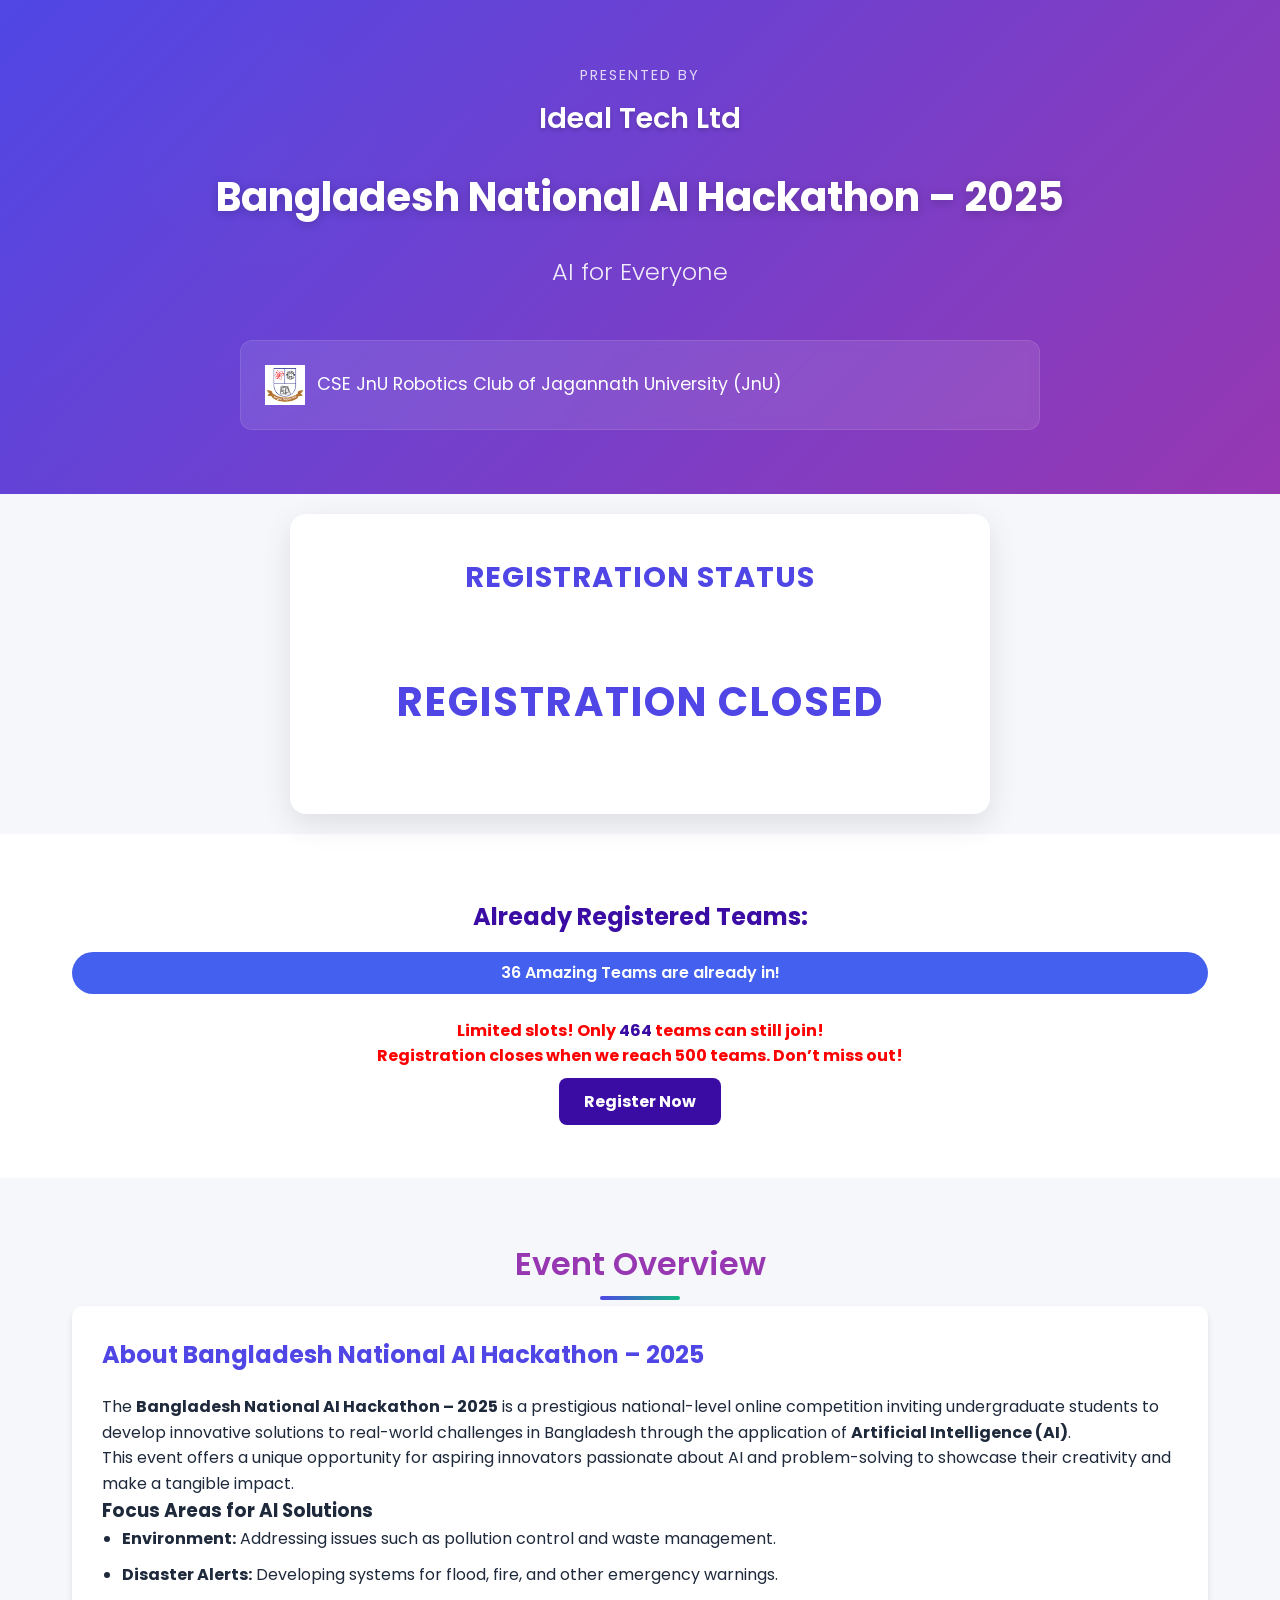
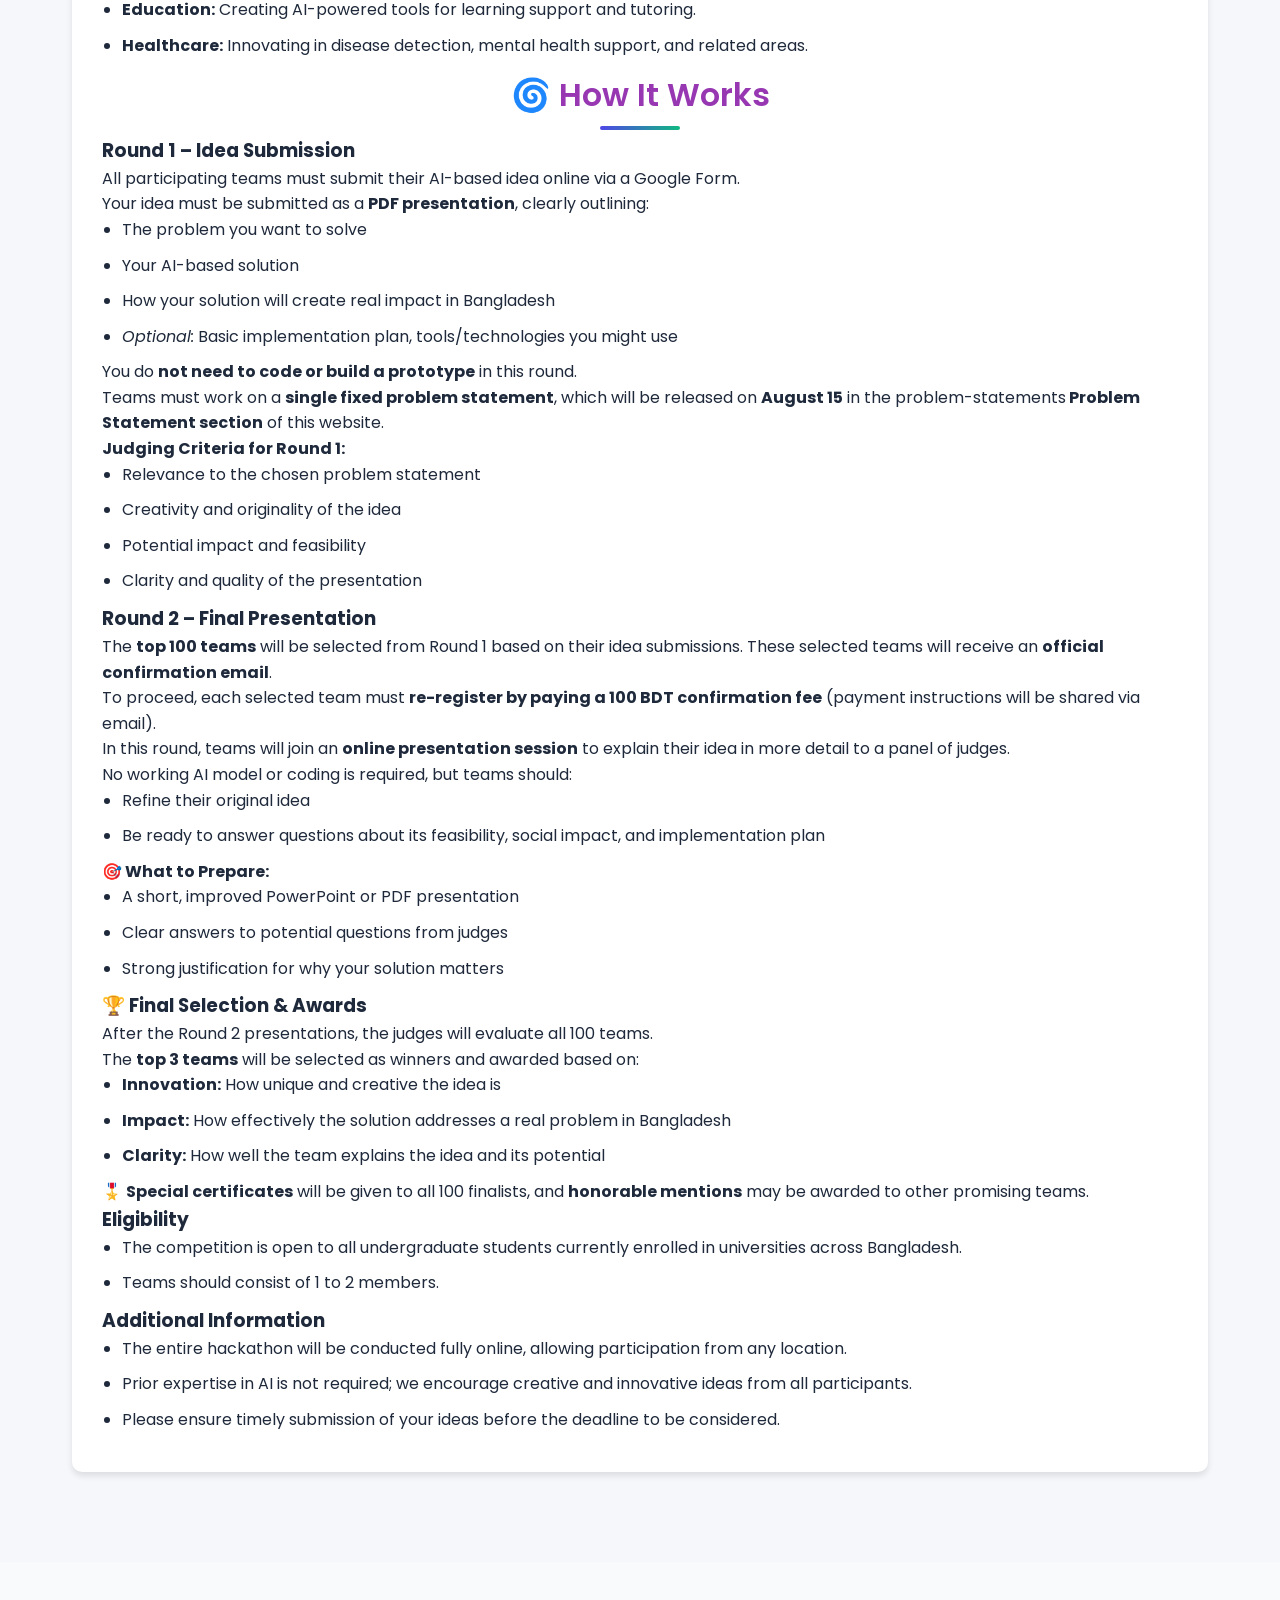
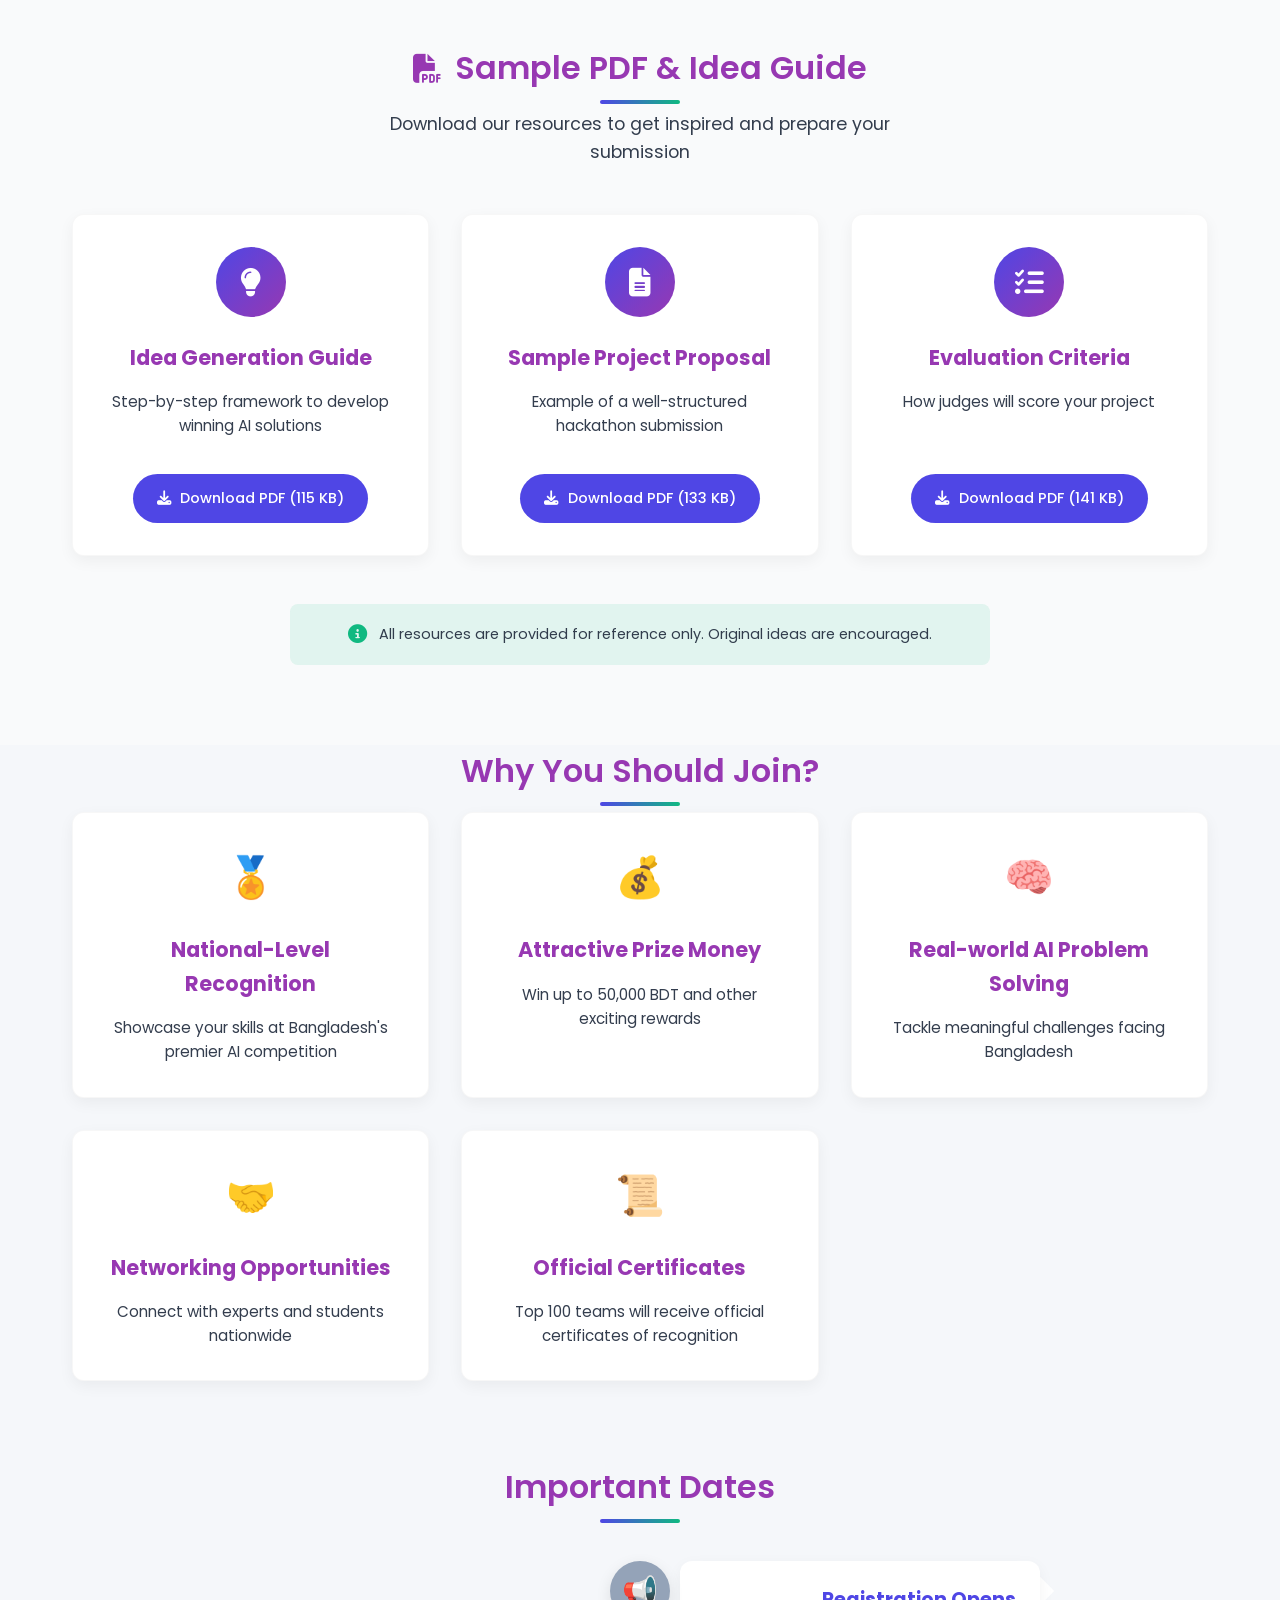
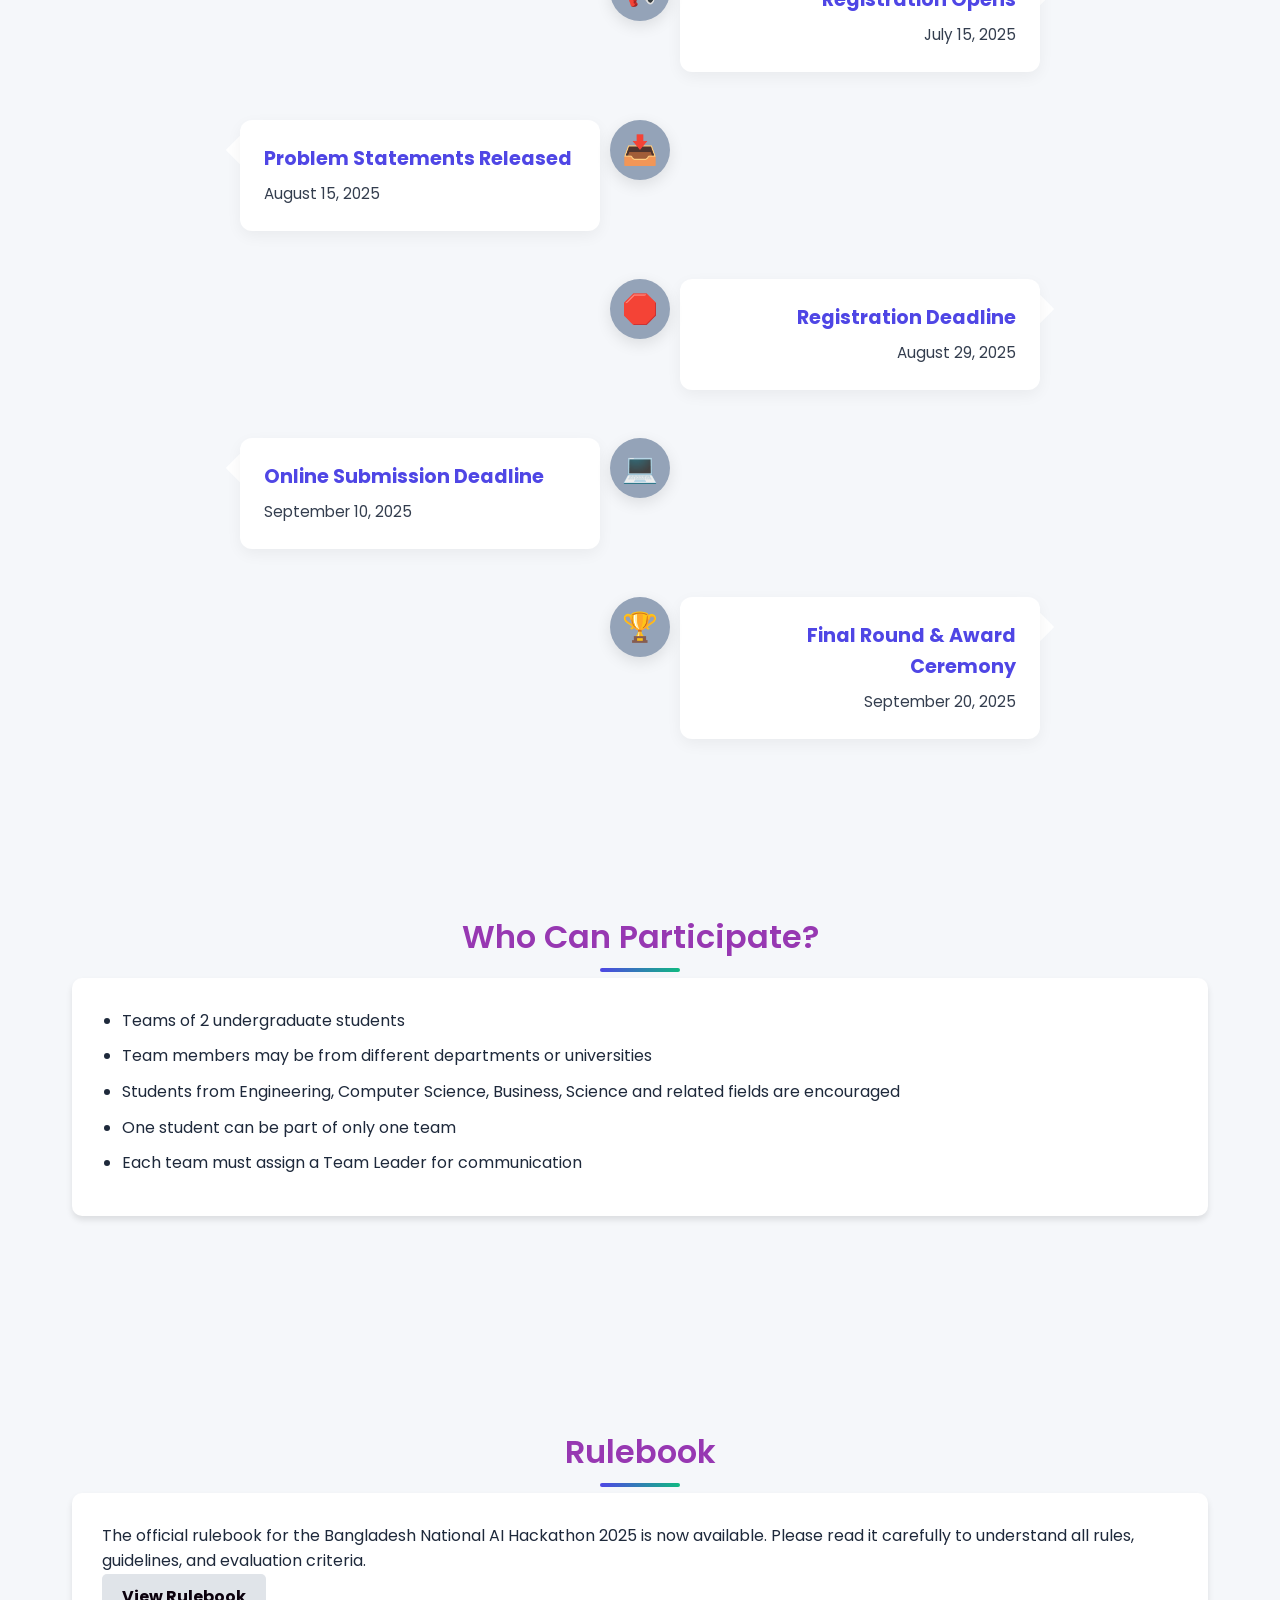
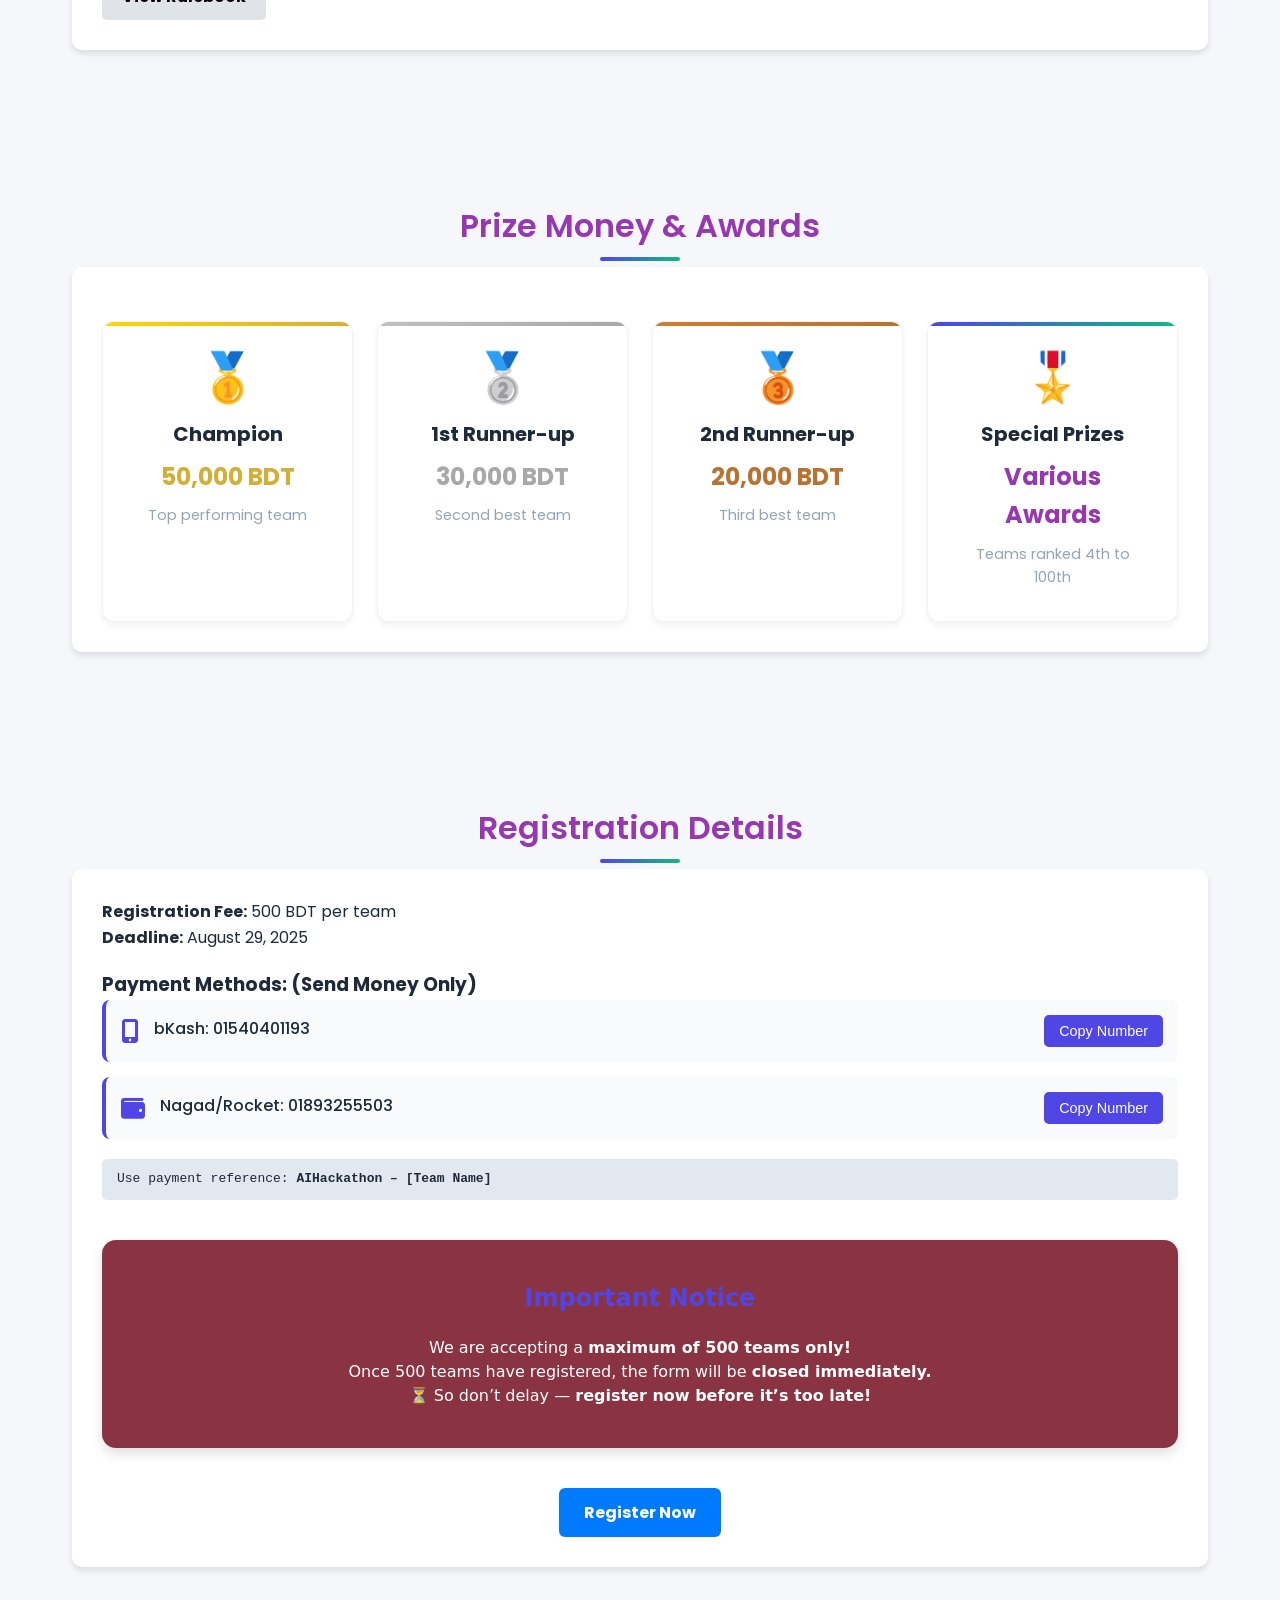
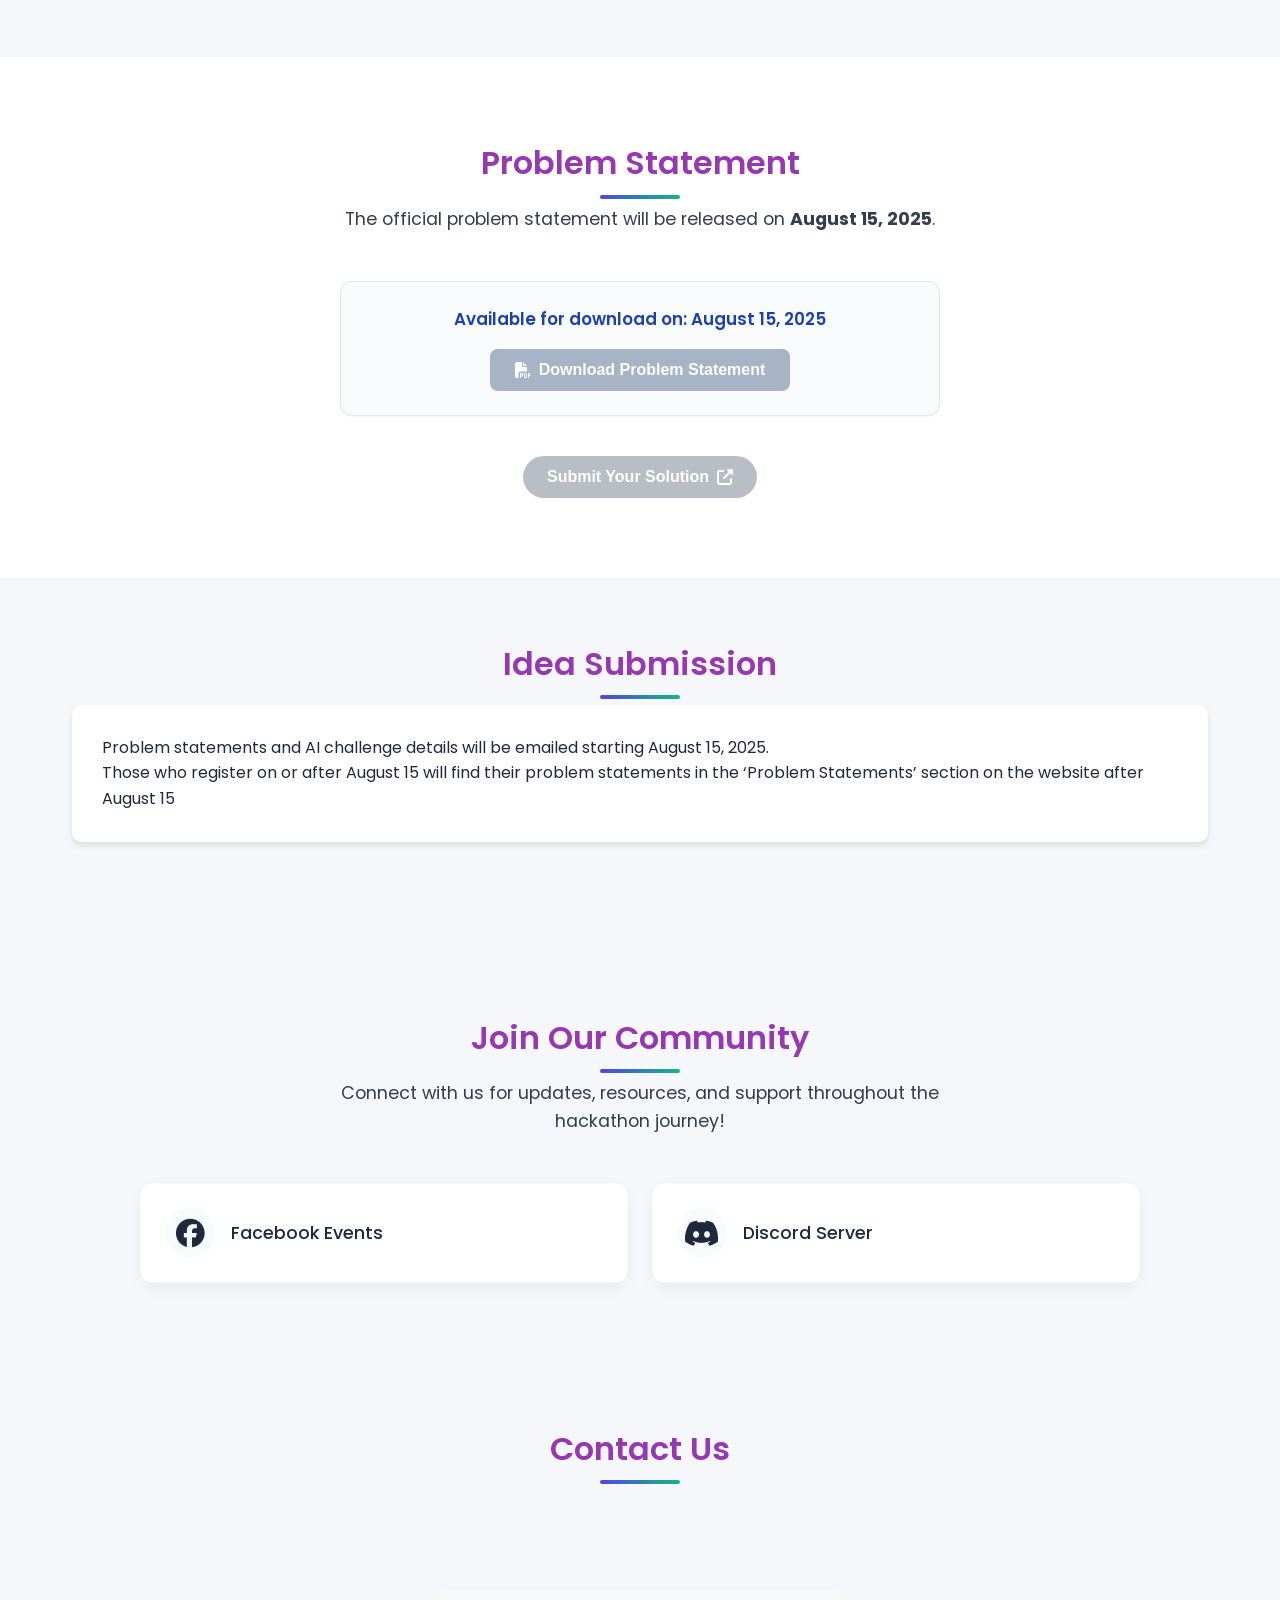
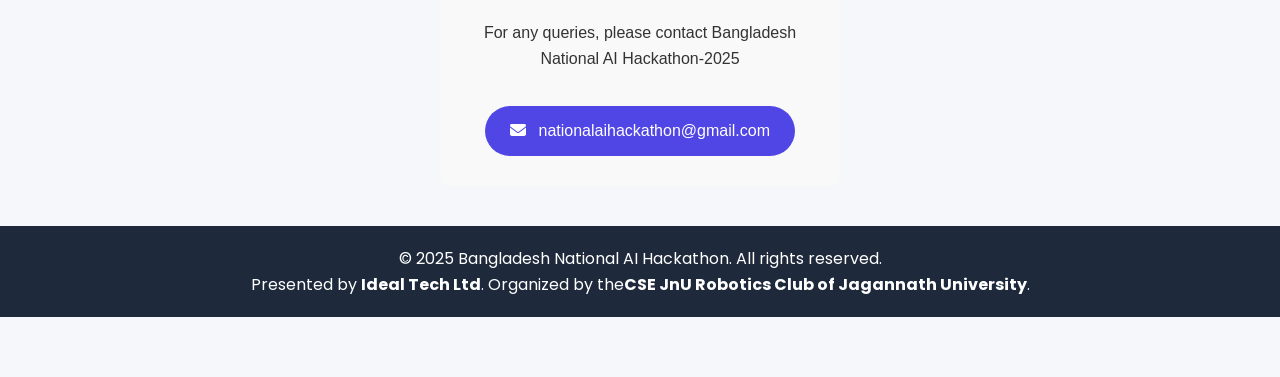
==== index.html @ 87e46d96 "Update project files" ====
<!DOCTYPE html>
<html lang="en">
<head>

    <meta charset="UTF-8">
    <meta name="viewport" content="width=device-width, initial-scale=1.0">
    <title>Bangladesh National AI Hackathon 2025</title>

    <link rel="icon" href="favicon.ico.ico" type="image/x-icon">

    <link rel="stylesheet" href="styles.css">
    <link href="https://fonts.googleapis.com/css2?family=Poppins:wght@300;400;600;700&display=swap" rel="stylesheet">
    <link rel="stylesheet" href="https://cdnjs.cloudflare.com/ajax/libs/font-awesome/6.4.0/css/all.min.css">

</head>
<body> 




    

   <header class="main-header">
    <div class="sponsor-banner">
        <span>Presented by</span>
        <div class="sponsor-logo">Ideal Tech Ltd</div>
    </div>

    <div class="header-content">
        <h1 class="event-title">
            <span class="title-main">Bangladesh National AI Hackathon – 2025</span>
            <span class="title-tagline">AI for Everyone</span>
        </h1>
    </div>

    <div class="organizers">
        <div class="organizer-container">
          
                <div class="organizer">
                    <img src="jnu-logo.png" alt="JnU Logo" class="organizer-logo">
                    <span> CSE JnU Robotics Club of Jagannath University (JnU)</span>
                </div>
            </div>
        </div>
    </div>
</header>


</body>
</html>






<body>
    <div class="countdown-wrapper">
        <div class="countdown-container">
            <h2 class="countdown-title">Registration Ends In:</h2>
            <div class="countdown-timer">
                <div class="time-box">
                    <span id="days">00</span>
                    <span class="time-label">Days</span>
                </div>
                <div class="time-box">
                    <span id="hours">00</span>
                    <span class="time-label">Hours</span>
                </div>
                <div class="time-box">
                    <span id="minutes">00</span>
                    <span class="time-label">Minutes</span>
                </div>
                <div class="time-box">
                    <span id="seconds">00</span>
                    <span class="time-label">Seconds</span>
                </div>
            </div>
        </div>
    </div>
    <script src="script.js"></script>
</body>
</html>


<main class="participants-section">
    <div class="container">
        <div class="section-header">
            <h2>Already Registered Teams:</h2>
            <div class="controls">
            </div>
            <div class="participant-count">
                <span id="count"> 36 </span> Amazing Teams are already in!

            </div>
        </div>
        
       <p style="color: red; font-weight: bold; text-align: center;">
      Limited slots! Only  <span style="color: #3a0ca3;">464</span> teams can still join!<br>
     Registration closes when we reach <strong>500 teams</strong>. Don’t miss out!
</p>


        <!-- Register Now Button -->
        <div style="text-align: center; margin-top: 20px;">
            <a href="https://forms.gle/m4ddFrAo4tHPzQ3t6" target="_blank" style="
                background-color: #3a0ca3;
                color: #fff;
                padding: 12px 25px;
                font-weight: bold;
                border-radius: 8px;
                text-decoration: none;
                transition: background-color 0.3s ease;
            " onmouseover="this.style.backgroundColor='#5f37d1'" onmouseout="this.style.backgroundColor='#3a0ca3'">
                Register Now
            </a>
        </div>
    </div>
</main> 

</div>
    












<section>
    <div class="container">
        <h2 class="section-title">Event Overview</h2>

        <div class="card">
            <h2>About Bangladesh National AI Hackathon – 2025</h2>
            <p>
                The <strong>Bangladesh National AI Hackathon – 2025</strong> is a prestigious national-level online competition inviting undergraduate students to develop innovative solutions to real-world challenges in Bangladesh through the application of <strong>Artificial Intelligence (AI)</strong>.
            </p>
            <p>
                This event offers a unique opportunity for aspiring innovators passionate about AI and problem-solving to showcase their creativity and make a tangible impact.
            </p>

            <h3>Focus Areas for AI Solutions</h3>
            <ul>
                <li><strong>Environment:</strong> Addressing issues such as pollution control and waste management.</li>
                <li><strong>Disaster Alerts:</strong> Developing systems for flood, fire, and other emergency warnings.</li>
                <li><strong>Education:</strong> Creating AI-powered tools for learning support and tutoring.</li>
                <li><strong>Healthcare:</strong> Innovating in disease detection, mental health support, and related areas.</li>
            </ul>

        <h2 class="section-title">🌀 How It Works</h2>


            <h3> Round 1 – Idea Submission</h3>
            <p>
                All participating teams must submit their AI-based idea online via a Google Form.
            </p>
            <p>
                Your idea must be submitted as a <strong>PDF presentation</strong>, clearly outlining:
            </p>
            <ul>
                <li>The problem you want to solve</li>
                <li>Your AI-based solution</li>
                <li>How your solution will create real impact in Bangladesh</li>
                <li><em>Optional:</em> Basic implementation plan, tools/technologies you might use</li>
            </ul>
            <p>You do <strong>not need to code or build a prototype</strong> in this round.</p>
          <p>
    Teams must work on a <strong>single fixed problem statement</strong>, which will be released on <strong>August 15</strong> in the 
    problem-statements<strong> Problem Statement section</strong></a> of this website.
</p>

            <h4> Judging Criteria for Round 1:</h4>
            <ul>
                <li>Relevance to the chosen problem statement</li>
                <li>Creativity and originality of the idea</li>
                <li>Potential impact and feasibility</li>
                <li>Clarity and quality of the presentation</li>
            </ul>

            <h3> Round 2 – Final Presentation</h3>
            <p>
                The <strong>top 100 teams</strong> will be selected from Round 1 based on their idea submissions.
                These selected teams will receive an <strong>official confirmation email</strong>.
            </p>
            <p>
                To proceed, each selected team must <strong>re-register by paying a 100 BDT confirmation fee</strong> (payment instructions will be shared via email).
            </p>
            <p>
                In this round, teams will join an <strong>online presentation session</strong> to explain their idea in more detail to a panel of judges.
            </p>
            <p>No working AI model or coding is required, but teams should:</p>
            <ul>
                <li>Refine their original idea</li>
                <li>Be ready to answer questions about its feasibility, social impact, and implementation plan</li>
            </ul>

            <h4>🎯 What to Prepare:</h4>
            <ul>
                <li>A short, improved PowerPoint or PDF presentation</li>
                <li>Clear answers to potential questions from judges</li>
                <li>Strong justification for why your solution matters</li>
            </ul>

            <h3>🏆 Final Selection & Awards</h3>
            <p>
                After the Round 2 presentations, the judges will evaluate all 100 teams.
            </p>
            <p>
                The <strong>top 3 teams</strong> will be selected as winners and awarded based on:
            </p>
            <ul>
                <li><strong>Innovation:</strong> How unique and creative the idea is</li>
                <li><strong>Impact:</strong> How effectively the solution addresses a real problem in Bangladesh</li>
                <li><strong>Clarity:</strong> How well the team explains the idea and its potential</li>
            </ul>
            <p>
                🎖️ <strong>Special certificates</strong> will be given to all 100 finalists, and <strong>honorable mentions</strong> may be awarded to other promising teams.
            </p>
            
            <h3>Eligibility</h3>
            <ul>
                <li>The competition is open to all undergraduate students currently enrolled in universities across Bangladesh.</li>
                <li>Teams should consist of 1 to 2 members.</li>
            </ul>

               <h3>Additional Information</h3>
            <ul>
                <li>The entire hackathon will be conducted fully online, allowing participation from any location.</li>
                <li>Prior expertise in AI is not required; we encourage creative and innovative ideas from all participants.</li>
                <li>Please ensure timely submission of your ideas before the deadline to be considered.</li>
            </ul>
        </div>
        
    </div>



         
        </div>
    </div>
</section>



<section class="resources-section">
        <div class="container">
            <h2 class="section-title">
                <i class="fas fa-file-pdf"></i> Sample PDF & Idea Guide
            </h2>
            <p class="section-description">
                Download our resources to get inspired and prepare your submission
            </p>
            
            <div class="resource-grid">
                <div class="resource-card">
                    <div class="resource-icon">
                        <i class="fas fa-lightbulb"></i>
                    </div>
                    <h3>Idea Generation Guide</h3>
                    <p>Step-by-step framework to develop winning AI solutions</p>
                    <a href="Idea_Generation_Guide.pdf" class="download-btn">
                        <i class="fas fa-download"></i> Download PDF (115 KB)
                    </a>
                </div>
                
                <div class="resource-card">
                    <div class="resource-icon">
                        <i class="fas fa-file-alt"></i>
                    </div>
                    <h3>Sample Project Proposal</h3>
                    <p>Example of a well-structured hackathon submission</p>
                    <a href="Sample_Project_Proposal.pdf" class="download-btn">
                        <i class="fas fa-download"></i> Download PDF (133 KB)
                    </a>
                </div>
                
                <div class="resource-card">
                    <div class="resource-icon">
                        <i class="fas fa-list-check"></i>
                    </div>
                    <h3>Evaluation Criteria</h3>
                    <p>How judges will score your project</p>
                    <a href="Evaluation_Criteria.pdf" class="download-btn">
                        <i class="fas fa-download"></i> Download PDF (141 KB)
                    </a>
                </div>
            </div>
            
            <div class="disclaimer">
                <i class="fas fa-info-circle"></i>
                <p>All resources are provided for reference only. Original ideas are encouraged.</p>
            </div>
        </div>
    </section>


        <div class="container">

            <h2 class="section-title"> Why You Should Join?</h2>
            <div class="benefits-grid">
                <div class="benefit-card">
                    <div class="benefit-icon">🏅</div>
                    <h3>National-Level Recognition</h3>
                    <p>Showcase your skills at Bangladesh's premier AI competition</p>
                </div>
                
                <div class="benefit-card">
                    <div class="benefit-icon">💰</div>
                    <h3>Attractive Prize Money</h3>
                    <p>Win up to 50,000 BDT and other exciting rewards</p>
                </div>
                
                <div class="benefit-card">
                    <div class="benefit-icon">🧠</div>
                    <h3>Real-world AI Problem Solving</h3>
                    <p>Tackle meaningful challenges facing Bangladesh</p>
                </div>
                
                <div class="benefit-card">
                    <div class="benefit-icon">🤝</div>
                    <h3>Networking Opportunities</h3>
                    <p>Connect with experts and students nationwide</p>
                </div>
                 <div class="benefit-card">
                <div class="benefit-icon">📜</div>
                <h3>Official Certificates</h3>
                <p>Top 100 teams will receive official certificates of recognition</p>
            </div>
                
            </div>
        </div>
    </section>


 <section class="timeline-section">
        <div class="container">
            <h2 class="section-title"> Important Dates</h2>
            <div class="timeline">
                <div class="timeline-item" data-date="2025-07-15">
                    <div class="timeline-icon">📢</div>
                    <div class="timeline-content">
                        <h3> Registration Opens</h3>
                        <p>July 15, 2025</p>
                    </div>
                </div>
                
                <div class="timeline-item" data-date="2025-08-15">
                    <div class="timeline-icon">📥</div>
                    <div class="timeline-content">
                        <h3>Problem Statements Released</h3>
                        <p>August 15, 2025</p>
                    </div>
                </div>
                
                <div class="timeline-item" data-date="2025-08-29">
                    <div class="timeline-icon">🛑</div>
                    <div class="timeline-content">
                        <h3>Registration Deadline</h3>
                        <p>August 29, 2025</p>
                    </div>
                </div>
                
                <div class="timeline-item" data-date="2025-09-10">
                    <div class="timeline-icon">💻</div>
                    <div class="timeline-content">
                        <h3>Online Submission Deadline</h3>
                        <p>September 10, 2025</p>
                    </div>
                </div>
                
                <div class="timeline-item" data-date="2025-09-20">
                    <div class="timeline-icon">🏆</div>
                    <div class="timeline-content">
                        <h3>Final Round & Award Ceremony</h3>
                        <p>September 20, 2025</p>
                    </div>
                </div>
            </div>
        </div>
    </section>


    <section>
        <div class="container">
            <h2 class="section-title">Who Can Participate?</h2>
            <div class="card">
                <ul>
                    <li>Teams of 2 undergraduate students</li>
                    <li>Team members may be from different departments or universities</li>
                    <li>Students from Engineering, Computer Science, Business, Science and related fields are encouraged</li>
                    <li>One student can be part of only one team</li>
                    <li>Each team must assign a Team Leader for communication</li>
                </ul>
            </div>
        </div>
    </section>
<section>
   
    <section>
    <div class="container">
        <h2 class="section-title">Rulebook</h2>
        <div class="card">
<p>The official rulebook for the Bangladesh National AI Hackathon 2025 is now available. Please read it carefully to understand all rules, guidelines, and evaluation criteria.</p>
            <a href="https://drive.google.com/file/d/1f1Zse2exEOAAWOfH2Xpbdoc4V0wEvr1M/view?usp=sharing" 
               target="_blank" 
               rel="noopener noreferrer" 
               class="btn">
               View Rulebook
            </a>
        </div>
    </div>
</section>

 

    <section>
    <div class="container">
        <h2 class="section-title">Prize Money & Awards</h2>
        <div class="card">
            <div class="awards-container">
                <div class="award-card gold">
                    <div class="award-icon">🥇</div>
                    <h3>Champion</h3>
                    <div class="award-amount">50,000 BDT</div>
                    <div class="award-desc">Top performing team</div>
                </div>
                
                <div class="award-card silver">
                    <div class="award-icon">🥈</div>
                    <h3>1st Runner-up</h3>
                    <div class="award-amount">30,000 BDT</div>
                    <div class="award-desc">Second best team</div>
                </div>
                
                <div class="award-card bronze">
                    <div class="award-icon">🥉</div>
                    <h3>2nd Runner-up</h3>
                    <div class="award-amount">20,000 BDT</div>
                    <div class="award-desc">Third best team</div>
                </div>
                
                <div class="award-card special">
                    <div class="award-icon">🎖️</div>
                    <h3>Special Prizes</h3>
                    <div class="award-amount">Various Awards</div>
                    <div class="award-desc">Teams ranked 4th to 100th</div>
                </div>
            </div>
        </div>
    </div>
</section>


    <section>
    <div class="container">
        <h2 class="section-title">Registration Details</h2>
        <div class="card">
            <p><strong>Registration Fee:</strong> 500 BDT per team</p>
            <p><strong>Deadline:</strong> August 29, 2025</p>
            
            <div class="payment-info">
                <h3>Payment Methods: (Send Money Only)</h3>
                
                <div class="payment-method">
                    <i class="fas fa-mobile-alt"></i>
                    <div class="payment-details">
                        <div class="payment-number">bKash: 01540401193</div>
                    </div>
                    <button class="copy-btn" data-number="01540401193">Copy Number</button>
                </div>
                
                <div class="payment-method">
                    <i class="fas fa-wallet"></i>
                    <div class="payment-details">
                        <div class="payment-number">Nagad/Rocket: 01893255503</div>
                    </div>
                    <button class="copy-btn" data-number="01893255503">Copy Number</button>
                </div>
                
                <div class="reference">
                    Use payment reference: <strong>AIHackathon – [Team Name]</strong>
                </div>
            </div>




<section class="important-notice">
  <div class="container">
     <div class="notice-content">
      <h2>Important Notice</h2>
      <p>
         We are accepting a <strong>maximum of 500 teams only!</strong><br>
        Once 500 teams have registered, the form will be <strong>closed immediately.</strong><br>
        ⏳ So don’t delay — <strong>register now before it’s too late!</strong>
      </p>
    </div>
  </div>
</section>


            <!-- Registration Link Button -->
            <div class="registration-link" style="margin-top: 20px; text-align: center;">
                <a href="https://forms.gle/m4ddFrAo4tHPzQ3t6" target="_blank" rel="noopener noreferrer"
                   style="
                    display: inline-block;
                    background-color: #007bff;
                    color: white;
                    padding: 12px 25px;
                    border-radius: 6px;
                    text-decoration: none;
                    font-weight: bold;
                    transition: background-color 0.3s ease;
                   "
                   onmouseover="this.style.backgroundColor='#0056b3';"
                   onmouseout="this.style.backgroundColor='#007bff';"
                >




                    Register Now
                </a>
            </div>
        </div>
    </div>
</section>




<section class="problem-statements">
        <div class="container">
            <h2 class="section-title">Problem Statement</h2>
            <p class="section-description">
                The official problem statement will be released on <strong>August 15, 2025</strong>.
            </p>
            



                        <div class="download-area">
                            <p class="release-date">Available for download on: August 15, 2025</p>


<button class="download-button" disabled>
    
                                <i class="fas fa-file-pdf"></i> Download Problem Statement
                            </button>
                        </div>
                    </div>
                </div>
            </div>
           <div class="cta-container">


<button class="submit-button" disabled>


        Submit Your Solution
        <i class="fas fa-external-link-alt"></i>
    </button>
</div>
        </div>
    </section>



    <section>
        <div class="container">
            <h2 class="section-title">Idea Submission</h2>
            <div class="card">
                <p>Problem statements and AI challenge details will be emailed starting August 15, 2025.</p>
                <p>Those who register on or after August 15 will find their problem statements in the ‘Problem Statements’ section on the website after August 15</p>
            </div>
        </div>
    </section>
<section class="community-section">
        <div class="container">
            <h2 class="section-title">Join Our Community</h2>
            <p class="section-description">Connect with us for updates, resources, and support throughout the hackathon journey!</p>
            
            <div class="social-links">
                <a href="https://fb.me/e/4t46PuKwR?mibextid=wwXIfr" target="_blank" rel="noopener noreferrer" class="social-link">
                    <i class="fab fa-facebook"></i>
                    <span>Facebook Events</span>
                </a>
                
              
                
                <a href="https://www.facebook.com/share/1F5WTBoZpE/?mibextid=wwXIfr" target="_blank" rel="noopener noreferrer" class="social-link">
                    <i class="fab fa-discord"></i>
                    <span>Discord Server</span>
                </a>
                
              
               
            </div>
        </div>
    </section>



    <section>
        <div class="container contact-info">
            <h2 class="section-title">Contact Us</h2>
           
        </div>
    </section>

<div class="contact-section">
  <p>For any queries, please contact Bangladesh National AI Hackathon-2025</p>
  <a href="mailto:nationalaihackathon@gmail.com" class="contact-email">
    <i class="fas fa-envelope"></i> nationalaihackathon@gmail.com
  </a>
</div>

    <footer>
        <div class="container">
            <p>&copy; 2025 Bangladesh National AI Hackathon. All rights reserved.</p>
<p>Presented by <strong>Ideal Tech Ltd</strong>. Organized by the<strong>CSE JnU Robotics Club 
of Jagannath University</strong>.</p>
        </div>
    </footer>

    <script src="script.js"></script>
</body>
</html>
---- styles.css ----
:root {
    --primary: #14a97c;
    --primary-dark: #9738b2;
    --secondary: #2110b9;
    --dark: #1e293b;
    --light: #f8fafc;
    --gray: #94a3b8;
    --card-shadow: 0 4px 6px -1px rgba(0, 0, 0, 0.1), 0 2px 4px -1px rgba(0, 0, 0, 0.06);
}

* {
    margin: 0;
    padding: 0;
    box-sizing: border-box;
}

body {
    font-family: 'Poppins', sans-serif;
    background-color: #f1f5f9;
    color: var(--dark);
    line-height: 1.6;
}

.container {
    max-width: 1200px;
    margin: 0 auto;
    padding: 0 20px;
}

header {
    background: linear-gradient(135deg, var(--primary), var(--primary-dark));
    color: white;
    padding: 0px 0;
    text-align: center;
    position: relative;
    overflow: hidden;
}

/* Default QR code styles */
.qr-code img {
    width: 120px;
    height: 120px;
    border: 3px solid white;
    border-radius: 8px;
    transition: transform 0.3s ease;
}

.qr-code img:hover {
    transform: scale(1.05);
    box-shadow: 0 0 10px rgba(255, 255, 255, 0.4);
}

 
/* Responsive adjustments for mobile */
@media (max-width: 600px) {
    header {
        padding: 40px 20px;
    }

    /* Smaller QR code on mobile */
    .qr-code img {
        width: 90px;
        height: 90px;
        border: 2px solid white;
    }

    /* Move QR code fully inside the viewport */
    .qr-code {
        right: 10px;
        top: 10px;
        font-size: 12px;
    }

    /* Adjust header text if needed */
    header h1 {
        font-size: 1.5rem;
        padding: 0 10px;
    }
}


header::before {
    content: "";
    position: absolute;
    top: 0;
    left: 0;
    width: 100%;
    height: 100%;
    background: url('data:image/svg+xml;utf8,<svg xmlns="http://www.w3.org/2000/svg" viewBox="0 0 100 100" preserveAspectRatio="none"><path fill="rgba(255,255,255,0.05)" d="M0,0 L100,0 L100,100 L0,100 Z" /></svg>');
    opacity: 0.1;
}

.header-content {
    position: relative;
    z-index: 2;
}

h1 {
    font-size: 2.5rem;
    margin-bottom: 15px;
    font-weight: 700;
}

.tagline {
    font-size: 1.2rem;
    max-width: 700px;
    margin: 0 auto 20px;
    font-weight: 300;
}

section {
    padding: 60px 0;
}

.section-title {
    text-align: center;
    margin-bottom: 40px;
    color: var(--primary-dark);
    font-size: 1.8rem;
    font-weight: 600;
}

.card {
    background: white;
    border-radius: 10px;
    padding: 30px;
    box-shadow: var(--card-shadow);
    margin-bottom: 30px;
}

h2 {
    font-size: 1.5rem;
    margin-bottom: 20px;
    color: var(--primary);
}

ul {
    padding-left: 20px;
}

li {
    margin-bottom: 10px;
}

.emoji {
    font-size: 1.2em;
    margin-right: 5px;
}

.payment-info {
    margin-top: 20px;
}

.payment-method {
    display: flex;
    align-items: center;
    margin-bottom: 15px;
    padding: 15px;
    background: #f8fafc;
    border-radius: 8px;
    border-left: 4px solid var(--primary);
}

.payment-method i {
    font-size: 1.5rem;
    margin-right: 15px;
    color: var(--primary);
}

.payment-details {
    flex: 1;
}

.payment-number {
    font-weight: 500;
    margin-bottom: 5px;
}

.copy-btn {
    background: var(--primary);
    color: white;
    border: none;
    padding: 8px 15px;
    border-radius: 5px;
    cursor: pointer;
    font-size: 0.9rem;
    transition: all 0.3s ease;
}

.copy-btn:hover {
    background: var(--primary-dark);
}

.copy-btn.copied {
    background: var(--secondary);
}

.reference {
    background: #e2e8f0;
    padding: 10px 15px;
    border-radius: 5px;
    margin-top: 20px;
    font-family: monospace;
}

.contact-info {
    text-align: middle;
}





  .contact-section {
    text-align: center;
    padding: 30px 20px;
    font-family: Arial, sans-serif;
    background-color: #f9f9f9;
    border-radius: 8px;
    max-width: 400px;
    margin: 40px auto;
  }

  .contact-section p {
    font-size: 16px;
    color: #333;
    margin-bottom: 15px;
  }

  .contact-email {
    display: inline-block;
    background-color: #007bff; /* primary blue */
    color: white;
    padding: 12px 25px;
    border-radius: 30px;
    text-decoration: none;
    font-weight: 600;
    transition: background-color 0.3s ease, transform 0.3s ease;
  }

  .contact-email:hover {
    background-color: #0056b3; /* darker blue */
    transform: translateY(-2px);
  }

  .contact-email i {
    margin-right: 8px;
  }


















.contact-email {
    display: inline-block;
    background: var(--primary);
    color: white;
    padding: 12px 25px;
    border-radius: 30px;
    text-decoration: none;
    font-weight: 500;
    margin-top: 20px;
    transition: all 0.3s ease;
}

.contact-email:hover {
    background: var(--primary-dark);
    transform: translateY(-2px);
}

footer {
    background: var(--dark);
    color: white;
    text-align: center;
    padding: 20px 0;
    margin-top: 40px;
}

@media (max-width: 768px) {
    h1 {
        font-size: 2rem;
    }
    
    .tagline {
        font-size: 1rem;
    }
    
    section {
        padding: 40px 0;
    }
    
    .section-title {
        font-size: 1.5rem;
    }
    
    .card {
        padding: 20px;
    }
}

@media (max-width: 480px) {
    header {
        padding: 40px 0;
    }
    
    h1 {
        font-size: 1.8rem;
    }
    
    .payment-method {
        flex-direction: column;
        align-items: flex-start;
    }
    
    .payment-method i {
        margin-bottom: 10px;
    }
    
    .copy-btn {
        width: 100%;
        margin-top: 10px;
    }
}



/* Awards Section Styles */
.awards-container {
    display: grid;
    grid-template-columns: repeat(auto-fit, minmax(250px, 1fr));
    gap: 1.5rem;
    margin-top: 1.5rem;
}

.award-card {
    background: white;
    border-radius: 12px;
    padding: 2rem;
    text-align: center;
    transition: var(--transition);
    border: 1px solid rgba(0,0,0,0.05);
    box-shadow: 0 4px 6px rgba(0, 0, 0, 0.05);
    position: relative;
    overflow: hidden;
}

.award-card::before {
    content: "";
    position: absolute;
    top: 0;
    left: 0;
    width: 100%;
    height: 4px;
}

.award-card.gold::before {
    background: linear-gradient(90deg, #FFD700, #D4AF37);
}

.award-card.silver::before {
    background: linear-gradient(90deg, #C0C0C0, #A8A8A8);
}

.award-card.bronze::before {
    background: linear-gradient(90deg, #CD7F32, #B87333);
}

.award-card.special::before {
    background: linear-gradient(90deg, #4f46e5, #10b981);
}

.award-icon {
    font-size: 3rem;
    margin-bottom: 1rem;
    line-height: 1;
}

.award-card h3 {
    font-size: 1.25rem;
    margin-bottom: 0.5rem;
    color: var(--dark);
}

.award-amount {
    font-size: 1.5rem;
    font-weight: 700;
    margin-bottom: 0.5rem;
    color: var(--primary-dark);
}

.award-card.gold .award-amount {
    color: #D4AF37;
}

.award-card.silver .award-amount {
    color: #A8A8A8;
}

.award-card.bronze .award-amount {
    color: #B87333;
}

.award-desc {
    font-size: 0.9rem;
    color: var(--gray);
    margin-top: 0.5rem;
}

/* Responsive Awards */
@media (max-width: 768px) {
    .awards-container {
        grid-template-columns: 1fr 1fr;
    }
}

@media (max-width: 480px) {
    .awards-container {
        grid-template-columns: 1fr;
    }
    
    .award-card {
        padding: 1.5rem;
    }
}














* {
    margin: 0;
    padding: 0;
    box-sizing: border-box;
}

.countdown-wrapper {
    width: 100%;
    padding: 20px;
    display: flex;
    justify-content: center;
    align-items: center;
}

.countdown-container {
    text-align: center;
    background-color: #ffffff;
    border-radius: 16px;
    padding: 40px;
    box-shadow: 0 10px 30px rgba(0, 0, 0, 0.1);
    max-width: 700px;
    width: 100%;
}

.countdown-title {
    color: #4f46e5;
    font-size: 1.8rem;
    margin-bottom: 30px;
    text-transform: uppercase;
    letter-spacing: 1px;
}

.countdown-timer {
    display: flex;
    justify-content: center;
    gap: 20px;
    flex-wrap: wrap;
}

.time-box {
    background: linear-gradient(135deg, #4f46e5, #4338ca);
    color: white;
    border-radius: 12px;
    padding: 25px 15px;
    min-width: 100px;
    box-shadow: 0 5px 15px rgba(79, 70, 229, 0.3);
    transition: all 0.3s ease;
}

.time-box:hover {
    transform: translateY(-5px);
    box-shadow: 0 8px 20px rgba(79, 70, 229, 0.4);
}

.time-box span {
    display: block;
}

.time-box span:first-child {
    font-size: 2.8rem;
    font-weight: 700;
    margin-bottom: 5px;
}

.time-box span.time-label {
    font-size: 1rem;
    opacity: 0.9;
    text-transform: uppercase;
    letter-spacing: 1px;
}

.closed-message {
    color: #4f46e5;
    font-size: 2.5rem;
    font-weight: 700;
    padding: 40px 0;
    text-transform: uppercase;
    letter-spacing: 2px;
}

/* Responsive Design - Make mobile same as laptop */
@media (max-width: 768px) {
    .countdown-container {
        padding: 30px;
    }
    
    .countdown-title {
        font-size: 1.6rem;
    }
    
    .time-box {
        min-width: 100px;
        padding: 20px 10px;
    }
    
    .time-box span:first-child {
        font-size: 2.5rem;
    }
}

@media (max-width: 480px) {
    .countdown-timer {
        gap: 15px;
    }
    
    .time-box {
        min-width: 80px;
        padding: 15px 8px;
    }
    
    .time-box span:first-child {
        font-size: 2rem;
    }
    
    .time-box span.time-label {
        font-size: 0.9rem;
    }
    
    .closed-message {
        font-size: 2rem;
    }
}











* {
    margin: 0;
    padding: 0;
    box-sizing: border-box;
}

.countdown-wrapper {
    width: 100%;
    padding: 20px;
    display: flex;
    justify-content: center;
    align-items: center;
}

.countdown-container {
    text-align: center;
    background-color: #ffffff;
    border-radius: 16px;
    padding: 40px;
    box-shadow: 0 10px 30px rgba(0, 0, 0, 0.1);
    max-width: 700px;
    width: 100%;
}

.countdown-title {
    color: #4f46e5;
    font-size: 1.8rem;
    margin-bottom: 30px;
    text-transform: uppercase;
    letter-spacing: 1px;
}

.countdown-timer {
    display: flex;
    justify-content: center;
    gap: 20px;
    flex-wrap: wrap;
}

.time-box {
    background: linear-gradient(135deg, #4f46e5, #4338ca);
    color: white;
    border-radius: 12px;
    padding: 25px 15px;
    width: 100px; /* Fixed width instead of min-width */
    box-shadow: 0 5px 15px rgba(79, 70, 229, 0.3);
    transition: all 0.3s ease;
    flex: 0 0 auto; /* Prevent growing/shrinking */
}

.time-box:hover {
    transform: translateY(-5px);
    box-shadow: 0 8px 20px rgba(79, 70, 229, 0.4);
}

.time-box span {
    display: block;
}

.time-box span:first-child {
    font-size: 2.8rem;
    font-weight: 700;
    margin-bottom: 5px;
}

.time-box span.time-label {
    font-size: 1rem;
    opacity: 0.9;
    text-transform: uppercase;
    letter-spacing: 1px;
}

.closed-message {
    color: #4f46e5;
    font-size: 2.5rem;
    font-weight: 700;
    padding: 40px 0;
    text-transform: uppercase;
    letter-spacing: 2px;
}

/* 2x2 Grid Layout for Mobile */
@media (max-width: 768px) {
    .countdown-timer {
        display: grid;
        grid-template-columns: repeat(2, 1fr);
        gap: 15px;
        max-width: 300px; /* Adjust based on your preference */
        margin: 0 auto;
    }
    
    .time-box {
        width: 100%; /* Full width of grid cell */
        padding: 20px 10px;
    }
    
    .time-box span:first-child {
        font-size: 2.2rem;
    }
}

/* Adjustments for very small screens */
@media (max-width: 480px) {
    .countdown-container {
        padding: 30px 20px;
    }
    
    .countdown-title {
        font-size: 1.5rem;
    }
    
    .time-box span:first-child {
        font-size: 2rem;
    }
    
    .time-box span.time-label {
        font-size: 0.9rem;
    }
    
    .closed-message {
        font-size: 2rem;
    }
}












* {
    margin: 0;
    padding: 0;
    box-sizing: border-box;
}

body {
    font-family: 'Poppins', sans-serif;
    line-height: 1.6;
}

.highlight-section {
    background-color: var(--highlight-bg);
    padding: 5rem 0;
    position: relative;
    overflow: hidden;
}

.highlight-section::before {
    content: "";
    position: absolute;
    top: -50px;
    right: -50px;
    width: 200px;
    height: 200px;
    background: radial-gradient(circle, rgba(79,70,229,0.1) 0%, transparent 70%);
}

.container {
    max-width: 1200px;
    margin: 0 auto;
    padding: 0 2rem;
}

.section-title {
    text-align: center;
    font-size: 2.2rem;
    margin-bottom: 3rem;
    color: var(--primary-dark);
    position: relative;
    display: inline-block;
    left: 50%;
    transform: translateX(-50%);
}

.section-title::after {
    content: "";
    position: absolute;
    bottom: -10px;
    left: 0;
    width: 100%;
    height: 4px;
    background: linear-gradient(90deg, var(--primary), var(--secondary));
    border-radius: 2px;
}

.benefits-grid {
    display: grid;
    grid-template-columns: repeat(auto-fit, minmax(280px, 1fr));
    gap: 2rem;
}

.benefit-card {
    background: white;
    border-radius: 12px;
    padding: 2rem;
    text-align: center;
    box-shadow: 0 5px 15px rgba(0,0,0,0.05);
    transition: all 0.3s ease;
    border: 1px solid rgba(0,0,0,0.03);
}

.benefit-card:hover {
    transform: translateY(-5px);
    box-shadow: 0 10px 25px rgba(79,70,229,0.1);
}

.benefit-icon {
    font-size: 2.5rem;
    margin-bottom: 1.5rem;
    display: inline-block;
}

.benefit-card h3 {
    font-size: 1.3rem;
    margin-bottom: 1rem;
    color: var(--primary-dark);
}

.benefit-card p {
    color: var(--dark);
    opacity: 0.9;
    font-size: 0.95rem;
}

/* Responsive Design */
@media (max-width: 1024px) {
    .container {
        padding: 0 1.5rem;
    }
}

@media (max-width: 768px) {
    .highlight-section {
        padding: 4rem 0;
    }
    
    .section-title {
        font-size: 1.8rem;
        margin-bottom: 2.5rem;
    }
    
    .benefits-grid {
        grid-template-columns: repeat(auto-fit, minmax(240px, 1fr));
        gap: 1.5rem;
    }
}

@media (max-width: 480px) {
    .highlight-section {
        padding: 3rem 0;
    }
    
    .section-title {
        font-size: 1.5rem;
        margin-bottom: 2rem;
    }
    
    .benefit-card {
        padding: 1.5rem;
    }
    
    .benefit-icon {
        font-size: 2rem;
        margin-bottom: 1rem;
    }
    
    .benefit-card h3 {
        font-size: 1.1rem;
    }
    
    .benefit-card p {
        font-size: 0.9rem;
    }
}




















* {
    margin: 0;
    padding: 0;
    box-sizing: border-box;
}

body {
    font-family: 'Poppins', sans-serif;
    line-height: 1.6;
    background-color: #f9fafb;
}

.timeline-section {
    padding: 5rem 0;
    position: relative;
}

.container {
    max-width: 1200px;
    margin: 0 auto;
    padding: 0 2rem;
}

.section-title {
    text-align: center;
    font-size: 2.2rem;
    margin-bottom: 3rem;
    color: var(--dark);
    position: relative;
}

.section-title::after {
    content: "";
    position: absolute;
    bottom: -10px;
    left: 50%;
    transform: translateX(-50%);
    width: 80px;
    height: 4px;
    background: linear-gradient(90deg, var(--primary), var(--secondary));
    border-radius: 2px;
}

.timeline {
    position: relative;
    max-width: 800px;
    margin: 0 auto;
    padding: 2rem 0;
}

.timeline::before {
    content: "";
    position: absolute;
    top: 0;
    left: 50%;
    transform: translateX(-50%);
    width: 2px;
    height: 100%;
    background-color: var(--timeline-line);
}

.timeline-item {
    position: relative;
    margin-bottom: 3rem;
    width: 100%;
    display: flex;
    align-items: flex-start;
}

.timeline-item:last-child {
    margin-bottom: 0;
}

.timeline-icon {
    width: 60px;
    height: 60px;
    background-color: white;
    border-radius: 50%;
    display: flex;
    align-items: center;
    justify-content: center;
    font-size: 1.8rem;
    box-shadow: 0 5px 15px rgba(0,0,0,0.1);
    z-index: 1;
    position: absolute;
    left: 50%;
    transform: translateX(-50%);
}

.timeline-content {
    width: calc(50% - 40px);
    padding: 1.5rem;
    background-color: white;
    border-radius: 12px;
    box-shadow: 0 5px 15px rgba(0,0,0,0.05);
    position: relative;
}

.timeline-item:nth-child(odd) .timeline-content {
    margin-left: auto;
    text-align: right;
}

.timeline-item:nth-child(even) .timeline-content {
    margin-right: auto;
    text-align: left;
}

.timeline-content::before {
    content: "";
    position: absolute;
    top: 20px;
    width: 20px;
    height: 20px;
    background-color: white;
    transform: rotate(45deg);
    z-index: -1;
}

.timeline-item:nth-child(odd) .timeline-content::before {
    right: -10px;
}

.timeline-item:nth-child(even) .timeline-content::before {
    left: -10px;
}

.timeline-content h3 {
    font-size: 1.2rem;
    margin-bottom: 0.5rem;
    color: var(--primary);
}

.timeline-content p {
    color: var(--dark);
    opacity: 0.9;
    font-size: 0.95rem;
}

/* Current Date Highlight */
.timeline-item.current .timeline-icon {
    background-color: var(--primary);
    color: white;
    box-shadow: 0 5px 20px rgba(79,70,229,0.3);
}

.timeline-item.current .timeline-content {
    border: 2px solid var(--primary-light);
}

/* Past Date Style */
.timeline-item.past .timeline-icon {
    background-color: var(--gray);
    color: white;
}

/* Responsive Design */
@media (max-width: 768px) {
    .timeline::before {
        left: 40px;
    }
    
    .timeline-item {
        flex-direction: column;
        padding-left: 80px;
    }
    
    .timeline-icon {
        left: 40px;
    }
    
    .timeline-content {
        width: 100%;
        text-align: left !important;
    }
    
    .timeline-item:nth-child(odd) .timeline-content,
    .timeline-item:nth-child(even) .timeline-content {
        margin: 0;
    }
    
    .timeline-content::before {
        left: -10px !important;
        right: auto;
    }
}

@media (max-width: 480px) {
    .section-title {
        font-size: 1.8rem;
    }
    
    .timeline {
        padding: 1.5rem 0;
    }
    
    .timeline-item {
        padding-left: 70px;
    }
    
    .timeline-icon {
        width: 50px;
        height: 50px;
        font-size: 1.5rem;
    }
    
    .timeline-content {
        padding: 1.2rem;
    }
    
    .timeline-content h3 {
        font-size: 1.1rem;
    }
}






* {
    margin: 0;
    padding: 0;
    box-sizing: border-box;
}

body {
    font-family: 'Poppins', sans-serif;
    line-height: 1.6;
}

.community-section {
    background-color: var(--community-bg);
    padding: 5rem 0;
    position: relative;
    overflow: hidden;
}

.container {
    max-width: 1200px;
    margin: 0 auto;
    padding: 0 2rem;
}

.section-title {
    text-align: center;
    font-size: 2.2rem;
    margin-bottom: 1rem;
    color: var(--primary-dark);
    position: relative;
}

.section-description {
    text-align: center;
    max-width: 600px;
    margin: 0 auto 3rem;
    color: var(--dark);
    opacity: 0.9;
    font-size: 1.1rem;
}

.social-links {
    display: grid;
    grid-template-columns: repeat(auto-fit, minmax(250px, 1fr));
    gap: 1.5rem;
    max-width: 1000px;
    margin: 0 auto;
}

.social-link {
    display: flex;
    align-items: center;
    gap: 1rem;
    padding: 1.5rem;
    background-color: white;
    border-radius: 12px;
    text-decoration: none;
    color: var(--dark);
    transition: all 0.3s ease;
    box-shadow: 0 5px 15px rgba(0,0,0,0.05);
    border: 1px solid rgba(0,0,0,0.03);
}

.social-link:hover {
    transform: translateY(-5px);
    box-shadow: 0 10px 25px rgba(79,70,229,0.1);
    color: var(--primary);
}

.social-link i {
    font-size: 1.8rem;
    width: 50px;
    height: 50px;
    display: flex;
    align-items: center;
    justify-content: center;
    background-color: var(--light);
    border-radius: 50%;
    transition: all 0.3s ease;
}

.social-link:hover i {
    background-color: var(--primary);
    color: white;
}

.social-link span {
    font-size: 1.1rem;
    font-weight: 500;
}

/* Platform-specific colors on hover */
.social-link:nth-child(1):hover { color: #1877f2; } /* Facebook */
.social-link:nth-child(2):hover { color: #0088cc; } /* Telegram */
.social-link:nth-child(3):hover { color: #0a66c2; } /* LinkedIn */
.social-link:nth-child(4):hover { color: #5865f2; } /* Discord */
.social-link:nth-child(5):hover { color: #e4405f; } /* Instagram */
.social-link:nth-child(6):hover { color: #1da1f2; } /* Twitter/X */

/* Responsive Design */
@media (max-width: 768px) {
    .section-title {
        font-size: 1.8rem;
    }
    
    .section-description {
        font-size: 1rem;
        margin-bottom: 2rem;
    }
    
    .social-links {
        grid-template-columns: repeat(auto-fit, minmax(200px, 1fr));
    }
    
    .social-link {
        padding: 1.2rem;
    }
    
    .social-link i {
        font-size: 1.5rem;
        width: 40px;
        height: 40px;
    }
    
    .social-link span {
        font-size: 1rem;
    }
}

@media (max-width: 480px) {
    .community-section {
        padding: 3rem 0;
    }
    
    .social-links {
        grid-template-columns: 1fr;
    }
    
    .social-link {
        padding: 1rem;
    }
}






* {
    margin: 0;
    padding: 0;
    box-sizing: border-box;
}

body {
    font-family: 'Poppins', sans-serif;
    background-color: #f9fafb;
}

.main-header {
    text-align: center;
    padding: 4rem 2rem;
    position: relative;
    background: linear-gradient(135deg, var(--primary), var(--primary-dark));
    color: white;
    overflow: hidden;
}

.main-header::before {
    content: "";
    position: absolute;
    top: 0;
    left: 0;
    width: 100%;
    height: 100%;
    background: radial-gradient(circle at 20% 30%, rgba(255,255,255,0.1) 0%, transparent 50%);
}

.sponsor-banner {
    margin-bottom: 2rem;
    position: relative;
    z-index: 2;
}

.sponsor-banner span {
    display: block;
    font-size: 0.9rem;
    text-transform: uppercase;
    letter-spacing: 2px;
    margin-bottom: 0.5rem;
    color: rgba(255,255,255,0.8);
}

.sponsor-logo {
    font-size: 1.8rem;
    font-weight: 600;
    color: white;
    text-shadow: 0 2px 4px rgba(0,0,0,0.2);
}

.header-content {
    position: relative;
    z-index: 2;
    max-width: 900px;
    margin: 0 auto 3rem;
}

.event-title {
    display: flex;
    flex-direction: column;
    gap: 1rem;
}

.title-main {
    font-size: 2.5rem;
    font-weight: 700;
    line-height: 1.2;
    text-shadow: 0 2px 10px rgba(0,0,0,0.2);
}

.title-tagline {
    font-size: 1.5rem;
    font-weight: 300;
    opacity: 0.9;
    margin-top: 1rem;
}

.organizers {
    position: relative;
    z-index: 2;
    max-width: 800px;
    margin: 0 auto;
}

.organizer-container {
    background: rgba(255,255,255,0.1);
    backdrop-filter: blur(5px);
    padding: 1.5rem;
    border-radius: 12px;
    border: 1px solid rgba(255,255,255,0.1);
}

.organizer-container > span {
    display: block;
    font-size: 0.9rem;
    margin-bottom: 1rem;
    color: rgba(255,255,255,0.8);
}

.organizer-logos {
    display: flex;
    justify-content: center;
    gap: 2rem;
    flex-wrap: wrap;
}

.organizer {
    display: flex;
    align-items: center;
    gap: 0.75rem;
    font-size: 1.1rem;
}

.organizer i {
    font-size: 1.5rem;
    color: var(--secondary);
}

/* Responsive Design */
@media (max-width: 768px) {
    .title-main {
        font-size: 2rem;
    }
    
    .title-tagline {
        font-size: 1.3rem;
    }
    
    .organizer-logos {
        flex-direction: column;
        gap: 1rem;
        align-items: center;
    }
}

@media (max-width: 480px) {
    .main-header {
        padding: 3rem 1.5rem;
    }
    
    .title-main {
        font-size: 1.7rem;
    }
    
    .title-tagline {
        font-size: 1.1rem;
    }
    
    .sponsor-logo {
        font-size: 1.5rem;
    }
    
    .organizer {
        font-size: 1rem;
    }
}




.btn {
    display: inline-block;
    padding: 10px 20px;
    background-color: #e0e4e9; /* Bootstrap-like blue */
    color: rgb(11, 1, 13);
    text-decoration: none;
    border-radius: 5px;
    font-weight: bold;
    transition: background-color 0.3s ease;
}

.btn:hover {
    background-color: #0056b3;
}











/* =============================================
   IMPORTANT NOTICE SECTION
   Clean, modern and responsive warning block
   ============================================= */

/**
 * Base Styles
 */
.important-notice {
  /* Layout */
  display: block;
  width: 100%;
  max-width: 1200px;
  margin: 2.5rem auto;
  padding: 2.5rem;
  box-sizing: border-box;

  /* Visual Design */
  background-color: #8a3342;
  color: #ffffff;
  border-radius: 14px;
  box-shadow: 0 6px 12px rgba(0, 0, 0, 0.12);
  
  /* Typography */
  font-family: 'Inter', 'Segoe UI', 'Lato', system-ui, -apple-system, 
               BlinkMacSystemFont, sans-serif;
  text-align: center;
  line-height: 1.5;
  
  /* Animation */
  transition: all 0.25s cubic-bezier(0.4, 0, 0.2, 1);
}

/**
 * Notice Icon
 */
.important-notice__icon {
  display: block;
  font-size: 3rem;
  line-height: 1;
  margin: 0 auto 1.5rem;
  filter: drop-shadow(0 2px 4px rgba(0, 0, 0, 0.2));
}

/**
 * Notice Heading
 */
.important-notice__heading {
  font-size: clamp(1.5rem, 2.5vw, 1.75rem); /* 24-28px responsive */
  font-weight: 700;
  margin: 0 0 1.25rem 0;
  line-height: 1.3;
  letter-spacing: -0.02em;
}

/**
 * Notice Content
 */
.important-notice__content {
  font-size: clamp(1rem, 1.25vw, 1.125rem); /* 16-18px responsive */
  line-height: 1.6;
  margin: 0 auto;
  max-width: 800px;
  opacity: 0.95;
}

/**
 * Interactive States
 */
.important-notice:hover {
  box-shadow: 0 8px 24px rgba(0, 0, 0, 0.16);
  transform: translateY(-2px);
}

.important-notice:focus-within {
  outline: 3px solid rgba(255, 255, 255, 0.5);
  outline-offset: 3px;
}

/**
 * Responsive Adjustments
 */
@media (max-width: 992px) {
  .important-notice {
    padding: 2rem;
    margin: 2rem auto;
  }
}

@media (max-width: 768px) {
  .important-notice {
    padding: 1.75rem;
    border-radius: 12px;
  }
  
  .important-notice__icon {
    font-size: 2.5rem;
    margin-bottom: 1.25rem;
  }
}

@media (max-width: 480px) {
  .important-notice {
    padding: 1.5rem;
    margin: 1.5rem 1rem;
    border-radius: 10px;
    text-align: left;
  }
  
  .important-notice__heading {
    margin-bottom: 1rem;
  }
  
  .important-notice__content {
    line-height: 1.5;
  }
}










/* Base Styles */
:root {
  
    --secondary: #f72585;
    --dark: #212529;
    --light: #f8f9fa;
    --gray: #6c757d;
    --success: #4cc9f0;
    --warning: #f8961e;
    --danger: #ef233c;
    --card-shadow: 0 4px 6px rgba(0, 0, 0, 0.1);
    --transition: all 0.3s ease;
}

* {
    margin: 0;
    padding: 0;
    box-sizing: border-box;
}

body {
    font-family: 'Inter', sans-serif;
    line-height: 1.6;
    color: var(--dark);
    background-color: #f5f7fa;
}

.container {
    max-width: 1200px;
    margin: 0 auto;
    padding: 0 20px;
}

/* Problem Statements Section */
.problem-statements {
    padding: 80px 0;
    background-color: white;
}

.section-title {
    text-align: center;
    font-size: clamp(1.75rem, 3vw, 2.5rem);
    margin-bottom: 20px;
    color: var(--primary-dark);
}

.section-description {
    text-align: center;
    max-width: 700px;
    margin: 0 auto 50px;
    font-size: 1.1rem;
    color: var(--gray);
}

/* Statements Grid */
.statements-grid {
    display: grid;
    grid-template-columns: repeat(auto-fit, minmax(300px, 1fr));
    gap: 30px;
    margin-bottom: 50px;
}

.statement-card {
    background: white;
    border-radius: 12px;
    overflow: hidden;
    box-shadow: var(--card-shadow);
    transition: var(--transition);
    border: 1px solid rgba(0, 0, 0, 0.05);
}

.statement-card:hover {
    transform: translateY(-5px);
    box-shadow: 0 10px 20px rgba(0, 0, 0, 0.1);
}

.statement-header {
    padding: 20px;
    background: linear-gradient(135deg, var(--primary), var(--primary-dark));
    color: white;
}

.statement-header h3 {
    font-size: 1.3rem;
    margin-top: 10px;
}

.category-tag {
    display: inline-block;
    padding: 4px 12px;
    background-color: rgba(255, 255, 255, 0.2);
    border-radius: 20px;
    font-size: 0.8rem;
    font-weight: 600;
    text-transform: uppercase;
    letter-spacing: 0.5px;
}

.statement-content {
    padding: 20px;
}

.statement-content p {
    margin-bottom: 15px;
    color: var(--gray);
}

.toggle-details {
    background: none;
    border: none;
    color: var(--primary);
    font-weight: 600;
    cursor: pointer;
    display: flex;
    align-items: center;
    gap: 5px;
    padding: 5px 0;
    transition: var(--transition);
}

.toggle-details:hover {
    color: var(--primary-dark);
}

.toggle-details i {
    transition: var(--transition);
}

.statement-details {
    max-height: 0;
    overflow: hidden;
    transition: max-height 0.3s ease;
}

.statement-details.active {
    max-height: 500px;
    margin-top: 15px;
}

.statement-details ul {
    padding-left: 20px;
    color: var(--gray);
}

.statement-details li {
    margin-bottom: 8px;
}

/* Submit Button */
.cta-container {
    text-align: center;
    margin-top: 40px;
}

.submit-button {
    display: inline-flex;
    align-items: center;
    gap: 10px;
    background-color: var(--secondary);
    color: white;
    padding: 15px 30px;
    border-radius: 50px;
    text-decoration: none;
    font-weight: 600;
    transition: var(--transition);
    box-shadow: 0 4px 15px rgba(247, 37, 133, 0.3);
}

.submit-button:hover {
    background-color: #d91a6d;
    transform: translateY(-2px);
    box-shadow: 0 6px 20px rgba(247, 37, 133, 0.4);
}

/* Responsive Design */
@media (max-width: 768px) {
    .problem-statements {
        padding: 60px 0;
    }
    
    .statements-grid {
        grid-template-columns: 1fr;
        gap: 20px;
    }
    
    .section-description {
        margin-bottom: 30px;
    }
}

@media (max-width: 480px) {
    .problem-statements {
        padding: 40px 0;
    }
    
    .statement-header {
        padding: 15px;
    }
    
    .statement-content {
        padding: 15px;
    }
    
    .submit-button {
        padding: 12px 24px;
        font-size: 0.9rem;
    }
}







/* Download Area - CSS Only */
.download-area {
  background-color: #f8fafc;
  border-radius: 12px;
  padding: 24px;
  margin: 32px auto;
  text-align: center;
  border: 1px solid #e2e8f0;
  max-width: 600px;
  box-shadow: 0 1px 3px rgba(0, 0, 0, 0.05);
}

.release-date {
  font-size: 1.05rem;
  font-weight: 600;
  color: #1e40af;
  margin-bottom: 16px;
  display: block;
}

.download-button {
  display: inline-flex;
  align-items: center;
  justify-content: center;
  gap: 8px;
  background-color: #3b82f6;
  color: white;
  padding: 12px 24px;
  border: none;
  border-radius: 8px;
  font-weight: 600;
  font-size: 1rem;
  cursor: pointer;
  transition: all 0.2s ease;
  width: 100%;
  max-width: 300px;
}

.download-button:disabled {
  background-color: #94a3b8;
  cursor: not-allowed;
  opacity: 0.8;
}

.download-button:hover:not(:disabled) {
  background-color: #2563eb;
  transform: translateY(-2px);
  box-shadow: 0 4px 6px rgba(37, 99, 235, 0.2);
}

/* Responsive adjustments */
@media (max-width: 640px) {
  .download-area {
    padding: 20px;
    margin: 24px 0;
    border-radius: 8px;
  }
  
  .release-date {
    font-size: 0.95rem;
  }
  
  .download-button {
    padding: 10px 20px;
    font-size: 0.95rem;
  }
}


/* Submit Button Styles */
.submit-button {
    display: inline-flex;
    align-items: center;
    justify-content: center;
    gap: 8px;
    background-color: #ec4899;
    color: white;
    padding: 12px 24px;
    border: none;
    border-radius: 50px;
    font-weight: 600;
    font-size: 1rem;
    cursor: pointer;
    transition: all 0.2s ease;
    text-decoration: none;
    box-shadow: 0 4px 6px rgba(236, 72, 153, 0.2);
}

.submit-button:disabled {
    background-color: #9ca3af;
    cursor: not-allowed;
    opacity: 0.7;
    box-shadow: none;
}

.submit-button:not(:disabled):hover {
    background-color: #db2777;
    transform: translateY(-2px);
    box-shadow: 0 6px 12px rgba(236, 72, 153, 0.3);
}

/* If you need to maintain the link functionality when enabled */
.submit-button.enabled {
    background-color: #ec4899;
    cursor: pointer;
}

.submit-button.enabled:hover {
    background-color: #db2777;
}



.organizer-logo {
    max-height: 40px;
    max-width: 100px;
    width: auto;
    height: auto;
    object-fit: contain;
}











/* Responsive Design - Make mobile look like desktop */
@media (max-width: 768px) {
    .timeline::before {
        left: 50%;
        transform: translateX(-50%);
    }
    
    .timeline-item {
        flex-direction: row;
        padding-left: 0;
        justify-content: flex-start;
    }
    
    .timeline-icon {
        position: absolute;
        left: 50%;
        transform: translateX(-50%);
    }
    
    .timeline-content {
        width: calc(50% - 40px);
        text-align: left;
    }
    
    .timeline-item:nth-child(odd) .timeline-content {
        margin-left: auto;
        text-align: right;
    }
    
    .timeline-item:nth-child(even) .timeline-content {
        margin-right: auto;
        text-align: left;
    }
    
    .timeline-item:nth-child(odd) .timeline-content::before {
        right: -10px;
        left: auto;
    }
    
    .timeline-item:nth-child(even) .timeline-content::before {
        left: -10px;
        right: auto;
    }
}

/* Further adjust for very small screens if needed */
@media (max-width: 480px) {
    .timeline-content {
        width: calc(45% - 40px);
        padding: 1rem;
    }
    
    .timeline-content h3 {
        font-size: 1rem;
    }
    
    .timeline-content p {
        font-size: 0.85rem;
    }
}













/* Participants Section - Responsive Styles */
.participants-section {
  padding: 2rem 1rem;
  background-color: #ffffff;
}

.container {
  width: 100%;
  max-width: 1200px;
  margin: 0 auto;
  padding: 0 1rem;
}

.section-header {
  margin-bottom: 1.5rem;
}

.section-header h2 {
  font-size: 1.5rem;
  color: #3a0ca3;
  font-weight: 700;
  margin-bottom: 1rem;
}

.controls {
  display: flex;
  flex-direction: column;
  gap: 1rem;
}

.participant-count {
  background-color: #4361ee;
  color: white;
  padding: 0.5rem 1rem;
  border-radius: 50px;
  font-weight: 600;
  text-align: center;
  font-size: 0.9rem;
}

/* Laptop/Desktop View (768px and up) */
@media (min-width: 768px) {
  .participants-section {
    padding: 3rem 2rem;
  }

  .section-header h2 {
    font-size: 1.8rem;
    margin-bottom: 1.5rem;
  }

  .controls {
    flex-direction: row;
    justify-content: space-between;
    align-items: center;
  }

  .participant-count {
    padding: 0.5rem 1.25rem;
    font-size: 1rem;
  }
}

/* Large Desktop View (1024px and up) */
@media (min-width: 1024px) {
  .participants-section {
    padding: 4rem 0;
  }

  .container {
    padding: 0 2rem;
  }
}

.section-header h2 {
  font-size: 1.5rem;
  color: #3a0ca3;
  font-weight: 700;
  margin-bottom: 1rem;
  text-align: center; /* ✅ Center align added */
}





















body {
  margin: 0;
  padding: 0;
  font-family: 'Poppins', sans-serif;
  scroll-behavior: smooth;
}

.button-wrapper {
  display: flex;
  justify-content: center;
  margin-top: 50px;
}

.vertical-buttons {
  display: flex;
  flex-direction: column;
  gap: 12px;
  width: 200px;
  background-color: #f3f3f3;
  padding: 20px;
  border-radius: 10px;
  box-shadow: 0 0 10px rgba(0, 0, 0, 0.1);
}

.vertical-buttons .nav-btn {
  padding: 10px 15px;
  background-color: #3a0ca3;
  color: #fff;
  border: none;
  border-radius: 6px;
  font-weight: 600;
  cursor: pointer;
  transition: background-color 0.3s ease;
}

.vertical-buttons .nav-btn:hover {
  background-color: #5f37d1;
}

.page-section {
  height: 600px;
  padding: 40px;
  border-bottom: 1px solid #ccc;
}














/* Resources Section */
:root {
    --primary: #4f46e5;
    --primary-light: #a5b4fc;
    --secondary: #10b981;
    --dark: #1e293b;
    --light: #f8fafc;
    --gray: #94a3b8;
    --resource-bg: #f9fafb;
}

.resources-section {
    background-color: var(--resource-bg);
    padding: 5rem 0;
    position: relative;
}

.container {
    max-width: 1200px;
    margin: 0 auto;
    padding: 0 2rem;
}

.section-title {
    text-align: center;
    font-size: 2rem;
    margin-bottom: 1rem;
    color: var(--primary-dark);
    display: flex;
    align-items: center;
    justify-content: center;
    gap: 0.8rem;
}

.section-title i {
    font-size: 1.8rem;
}

.section-description {
    text-align: center;
    max-width: 600px;
    margin: 0 auto 3rem;
    color: var(--dark);
    font-size: 1.1rem;
    opacity: 0.9;
}

.resource-grid {
    display: grid;
    grid-template-columns: repeat(auto-fit, minmax(300px, 1fr));
    gap: 2rem;
    margin-bottom: 3rem;
}

.resource-card {
    background: white;
    border-radius: 12px;
    padding: 2rem;
    text-align: center;
    box-shadow: 0 5px 15px rgba(0,0,0,0.05);
    transition: all 0.3s ease;
    border: 1px solid rgba(0,0,0,0.03);
}

.resource-card:hover {
    transform: translateY(-5px);
    box-shadow: 0 10px 25px rgba(79,70,229,0.1);
}

.resource-icon {
    width: 70px;
    height: 70px;
    background: linear-gradient(135deg, var(--primary), var(--primary-dark));
    color: white;
    border-radius: 50%;
    display: flex;
    align-items: center;
    justify-content: center;
    margin: 0 auto 1.5rem;
    font-size: 1.8rem;
}

.resource-card h3 {
    font-size: 1.3rem;
    margin-bottom: 1rem;
    color: var(--primary-dark);
}

.resource-card p {
    color: var(--dark);
    opacity: 0.9;
    font-size: 0.95rem;
    margin-bottom: 1.5rem;
    min-height: 60px;
}

.download-btn {
    display: inline-flex;
    align-items: center;
    gap: 0.6rem;
    background: var(--primary);
    color: white;
    padding: 0.8rem 1.5rem;
    border-radius: 50px;
    text-decoration: none;
    font-weight: 500;
    font-size: 0.9rem;
    transition: all 0.3s ease;
}

.download-btn:hover {
    background: var(--primary-dark);
    transform: translateY(-2px);
    box-shadow: 0 5px 15px rgba(79,70,229,0.2);
}

.disclaimer {
    display: flex;
    align-items: center;
    justify-content: center;
    gap: 0.8rem;
    max-width: 700px;
    margin: 0 auto;
    padding: 1.2rem;
    background: rgba(16,185,129,0.1);
    border-radius: 8px;
    color: var(--dark);
}

.disclaimer i {
    color: var(--secondary);
    font-size: 1.2rem;
}

.disclaimer p {
    font-size: 0.9rem;
    opacity: 0.9;
}

/* Responsive Design */
@media (max-width: 768px) {
    .resources-section {
        padding: 3rem 0;
    }
    
    .section-title {
        font-size: 1.7rem;
    }
    
    .section-description {
        font-size: 1rem;
        margin-bottom: 2rem;
    }
    
    .resource-grid {
        grid-template-columns: 1fr;
        gap: 1.5rem;
    }
    
    .resource-card {
        padding: 1.5rem;
    }
    
    .resource-icon {
        width: 60px;
        height: 60px;
        font-size: 1.5rem;
    }
}

@media (max-width: 480px) {
    .section-title {
        font-size: 1.5rem;
        flex-direction: column;
        gap: 0.5rem;
    }
    
    .disclaimer {
        flex-direction: column;
        text-align: center;
    }
}
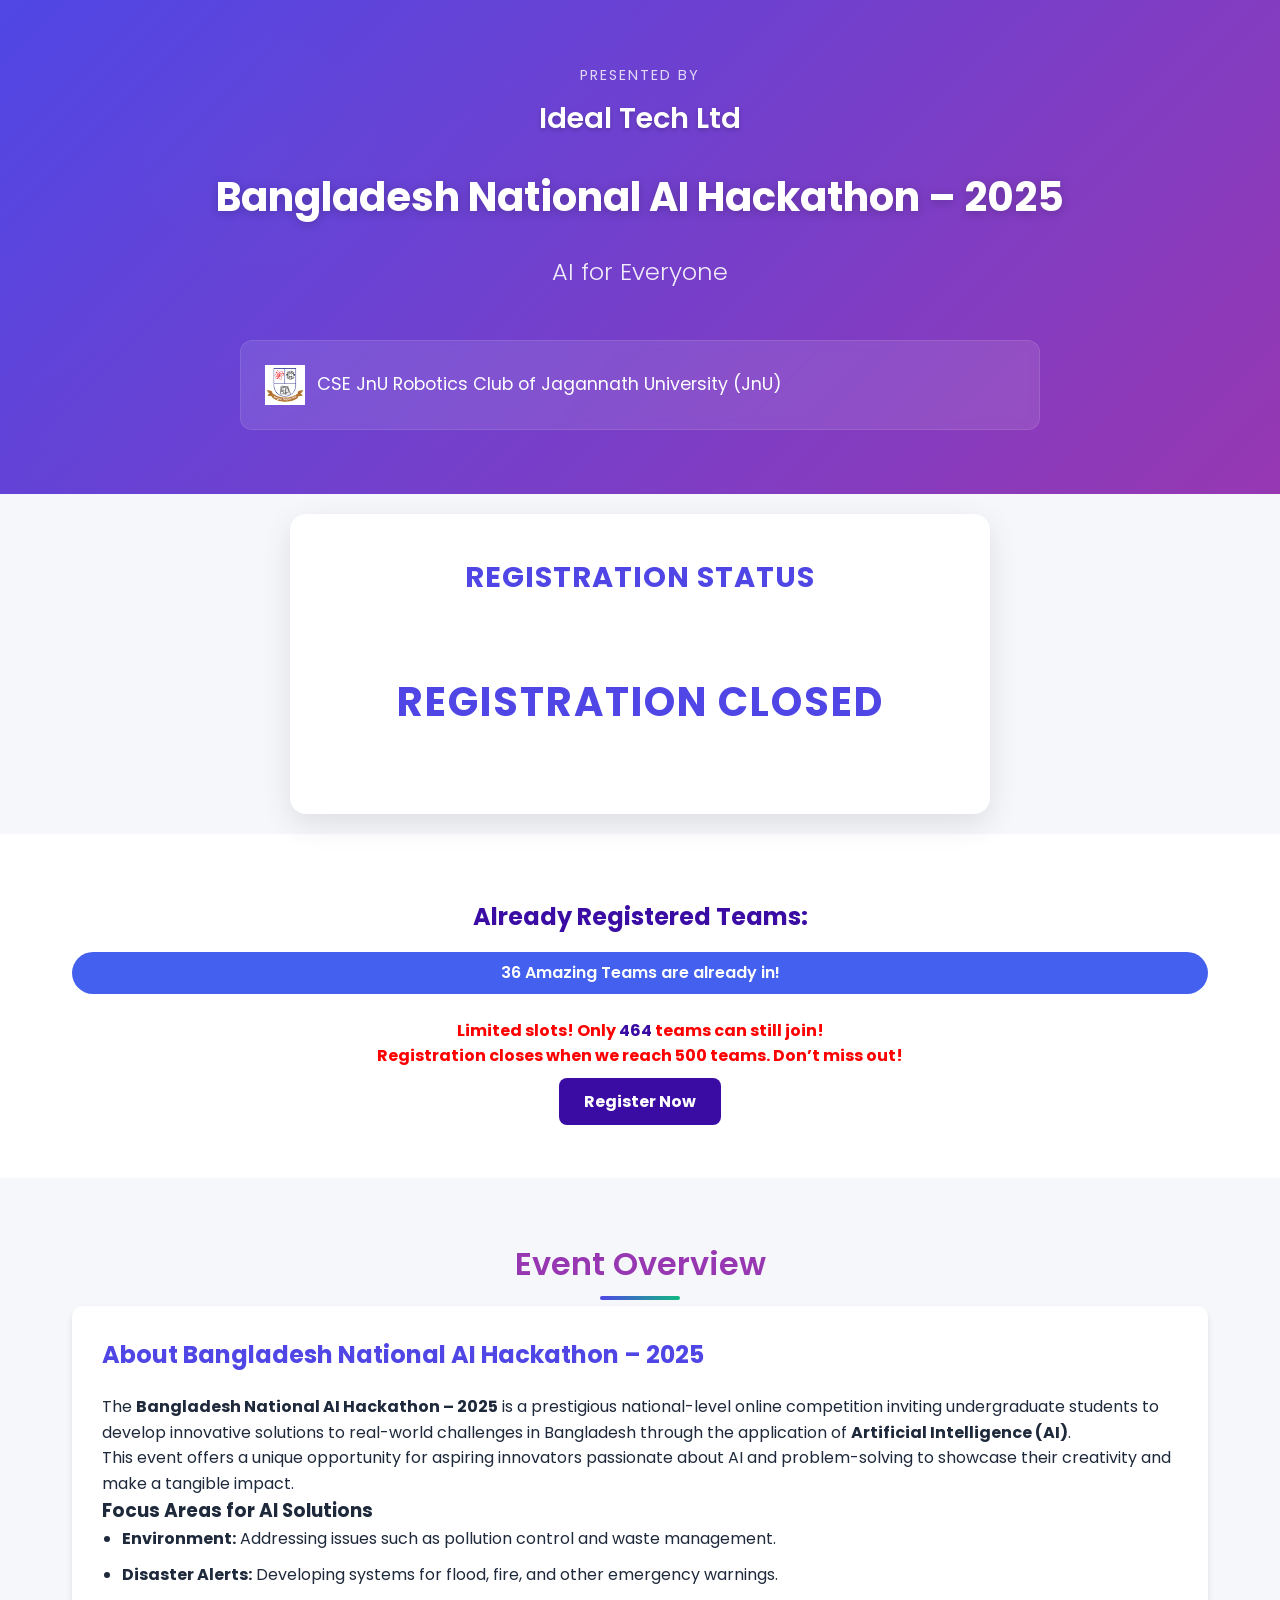
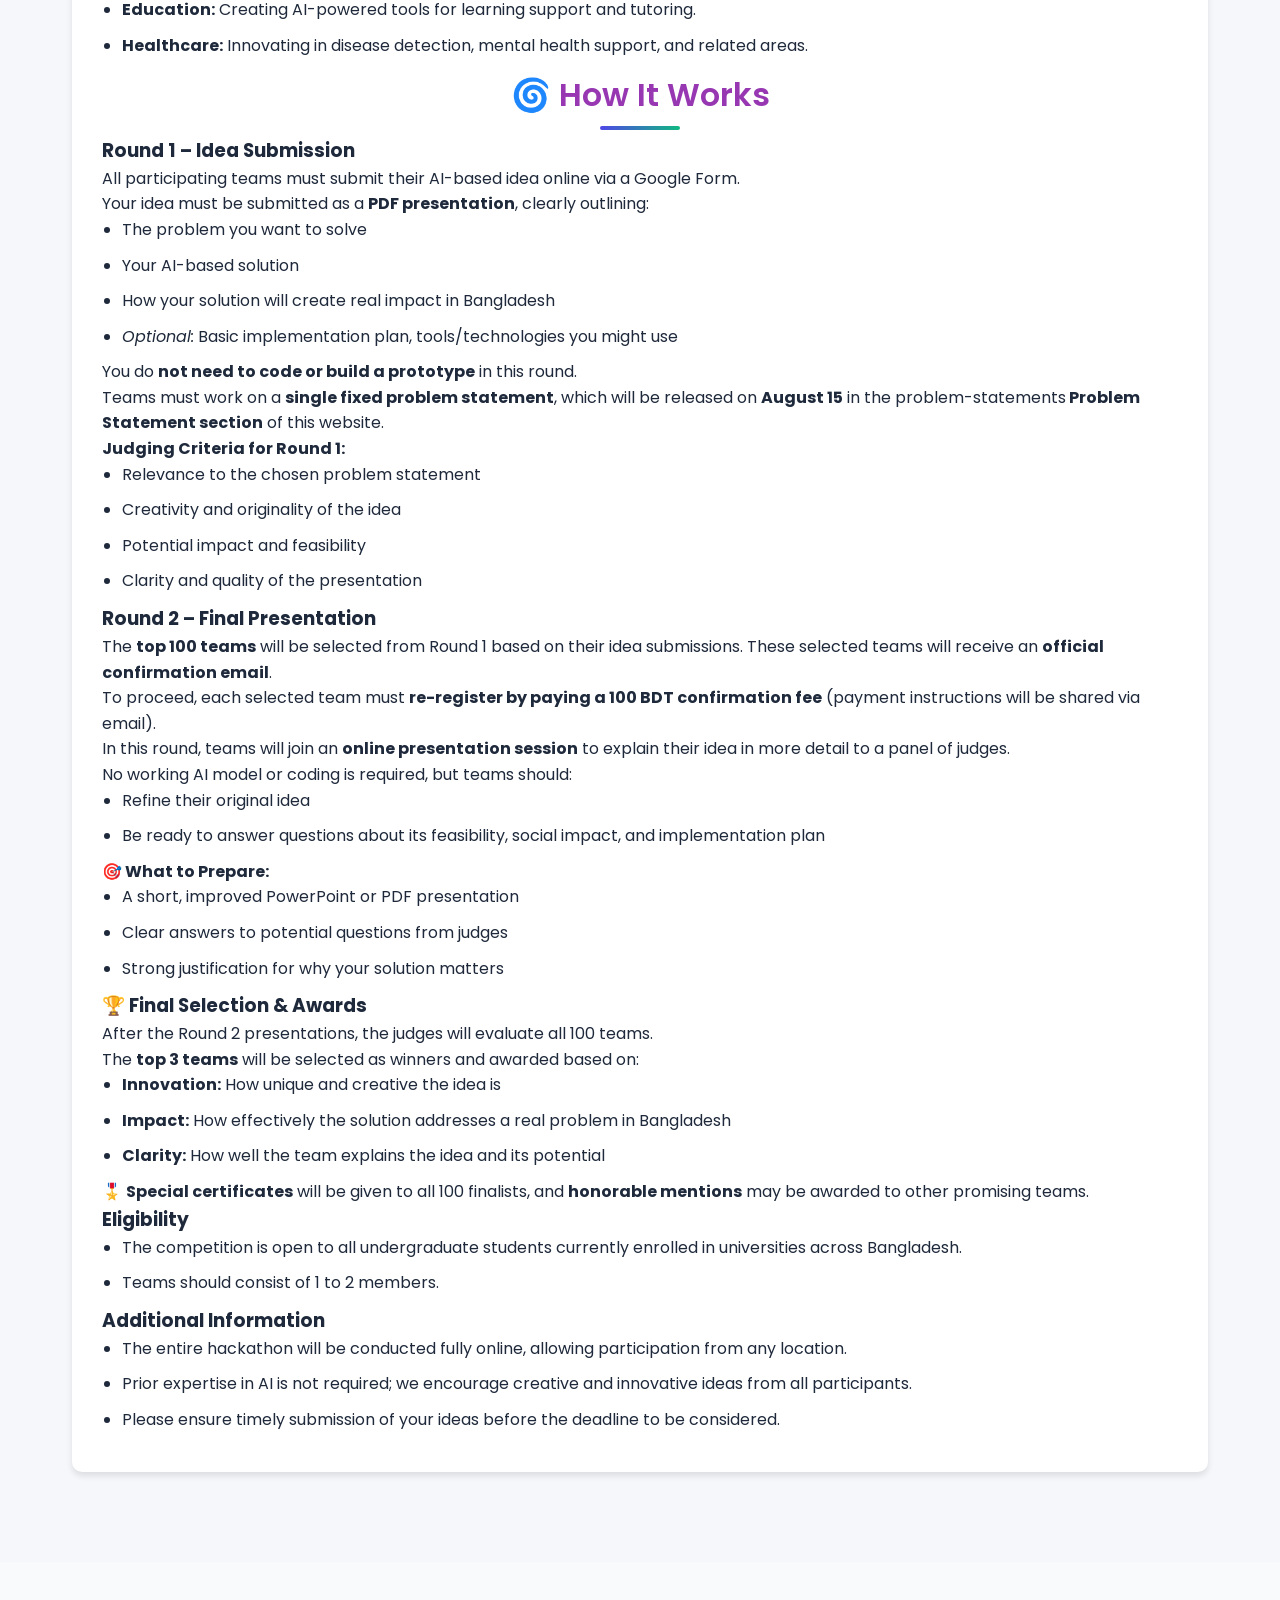
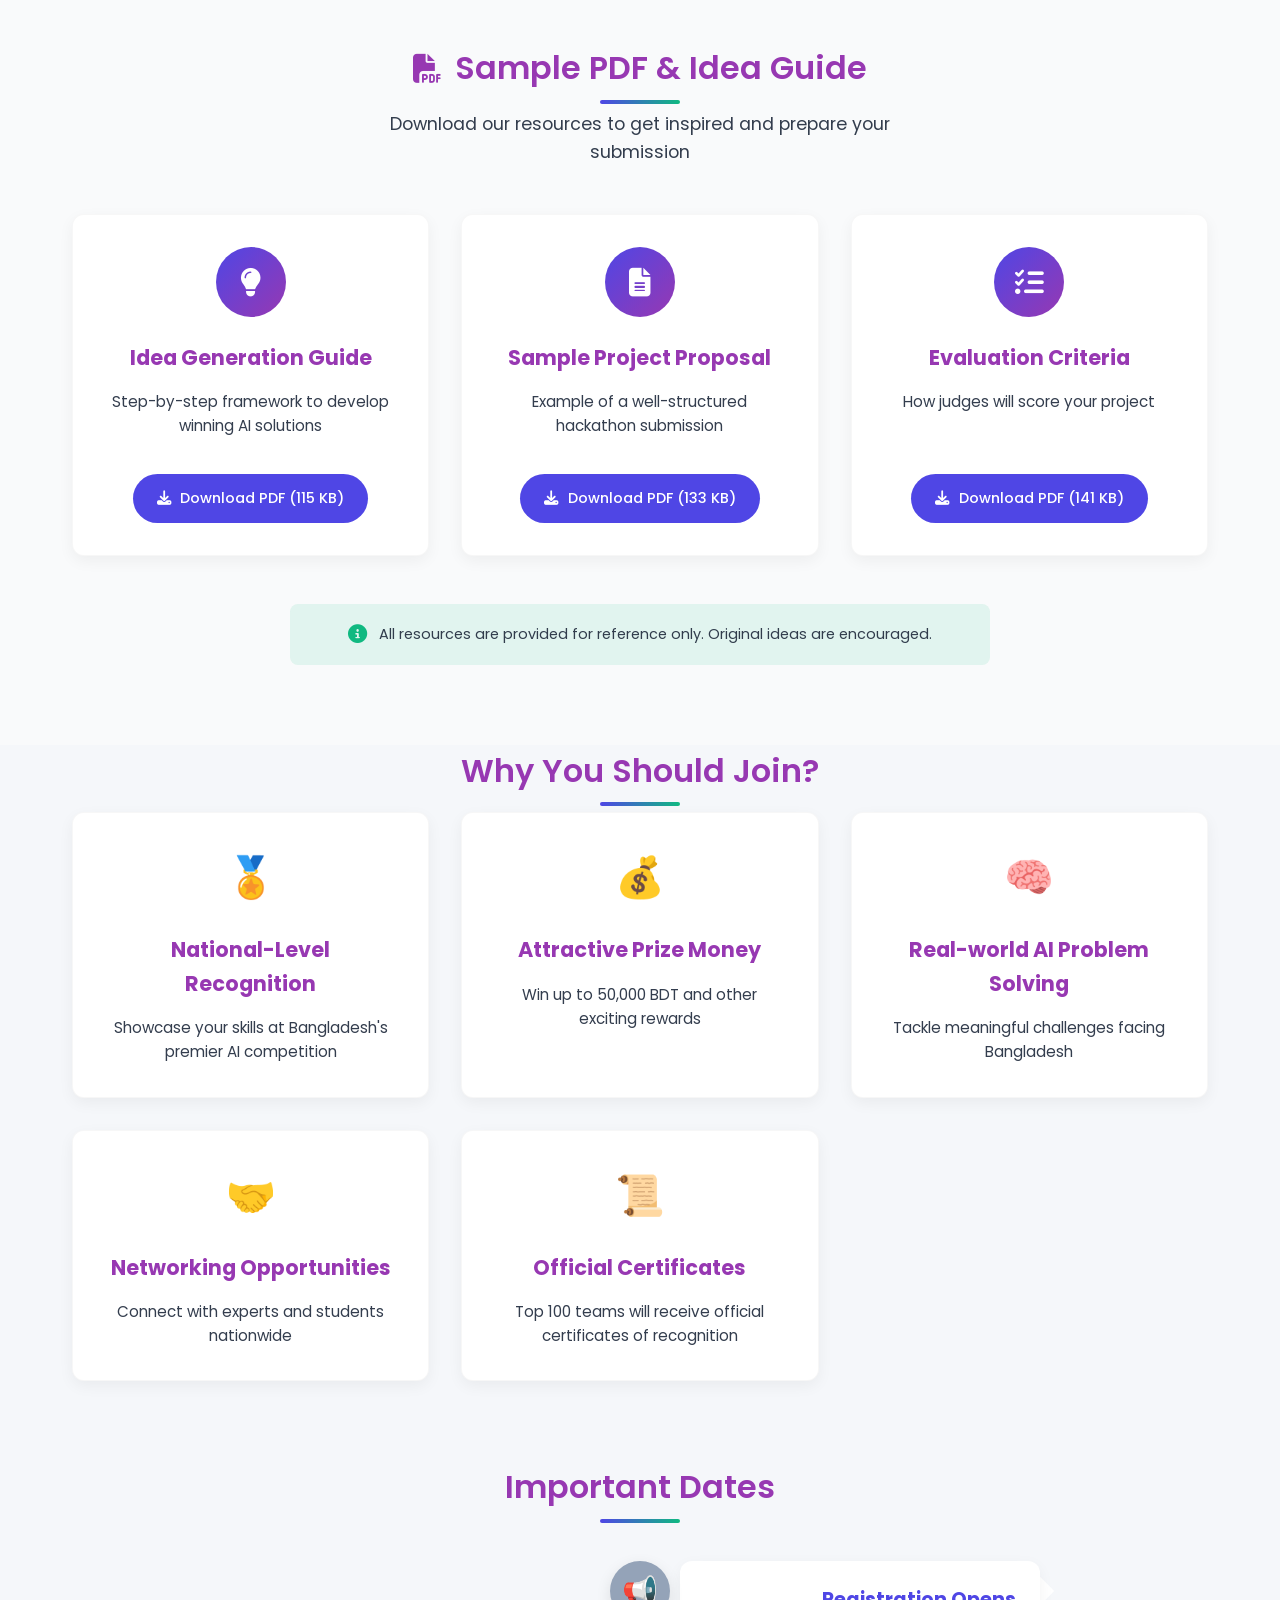
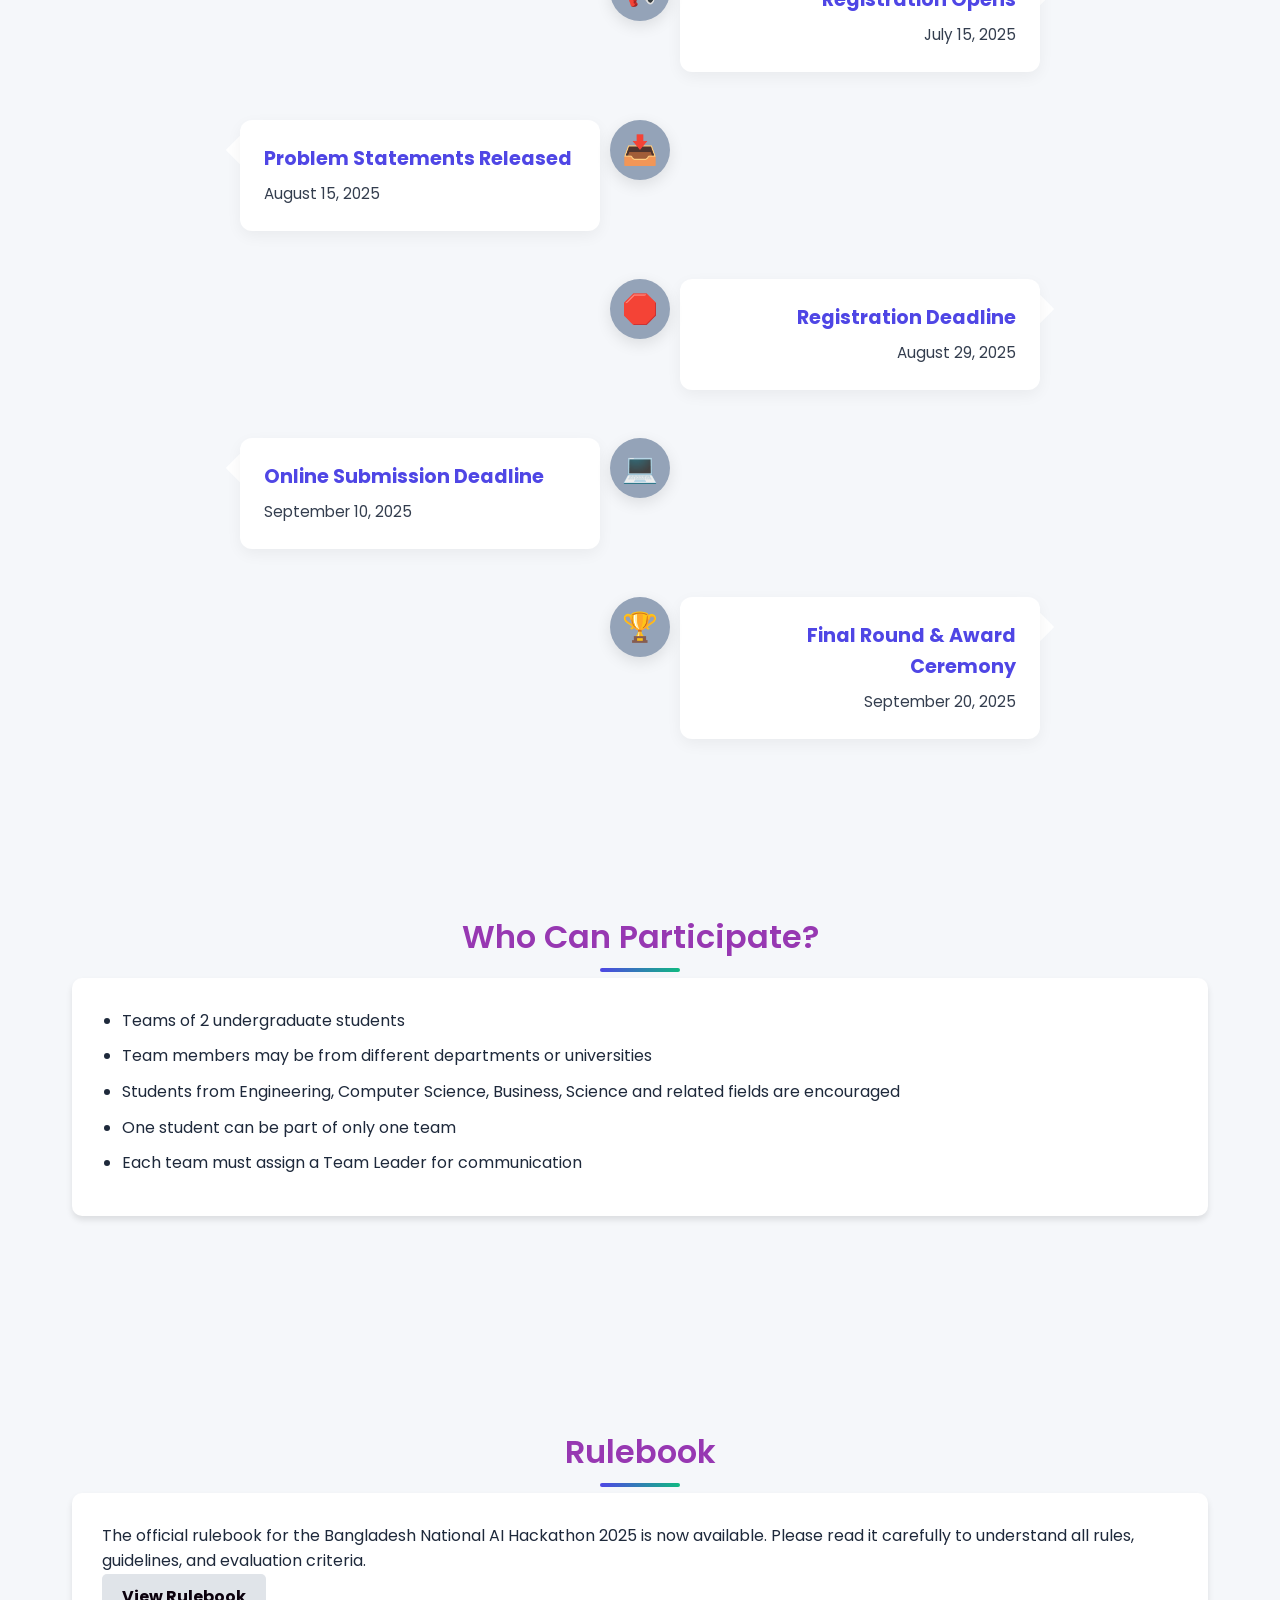
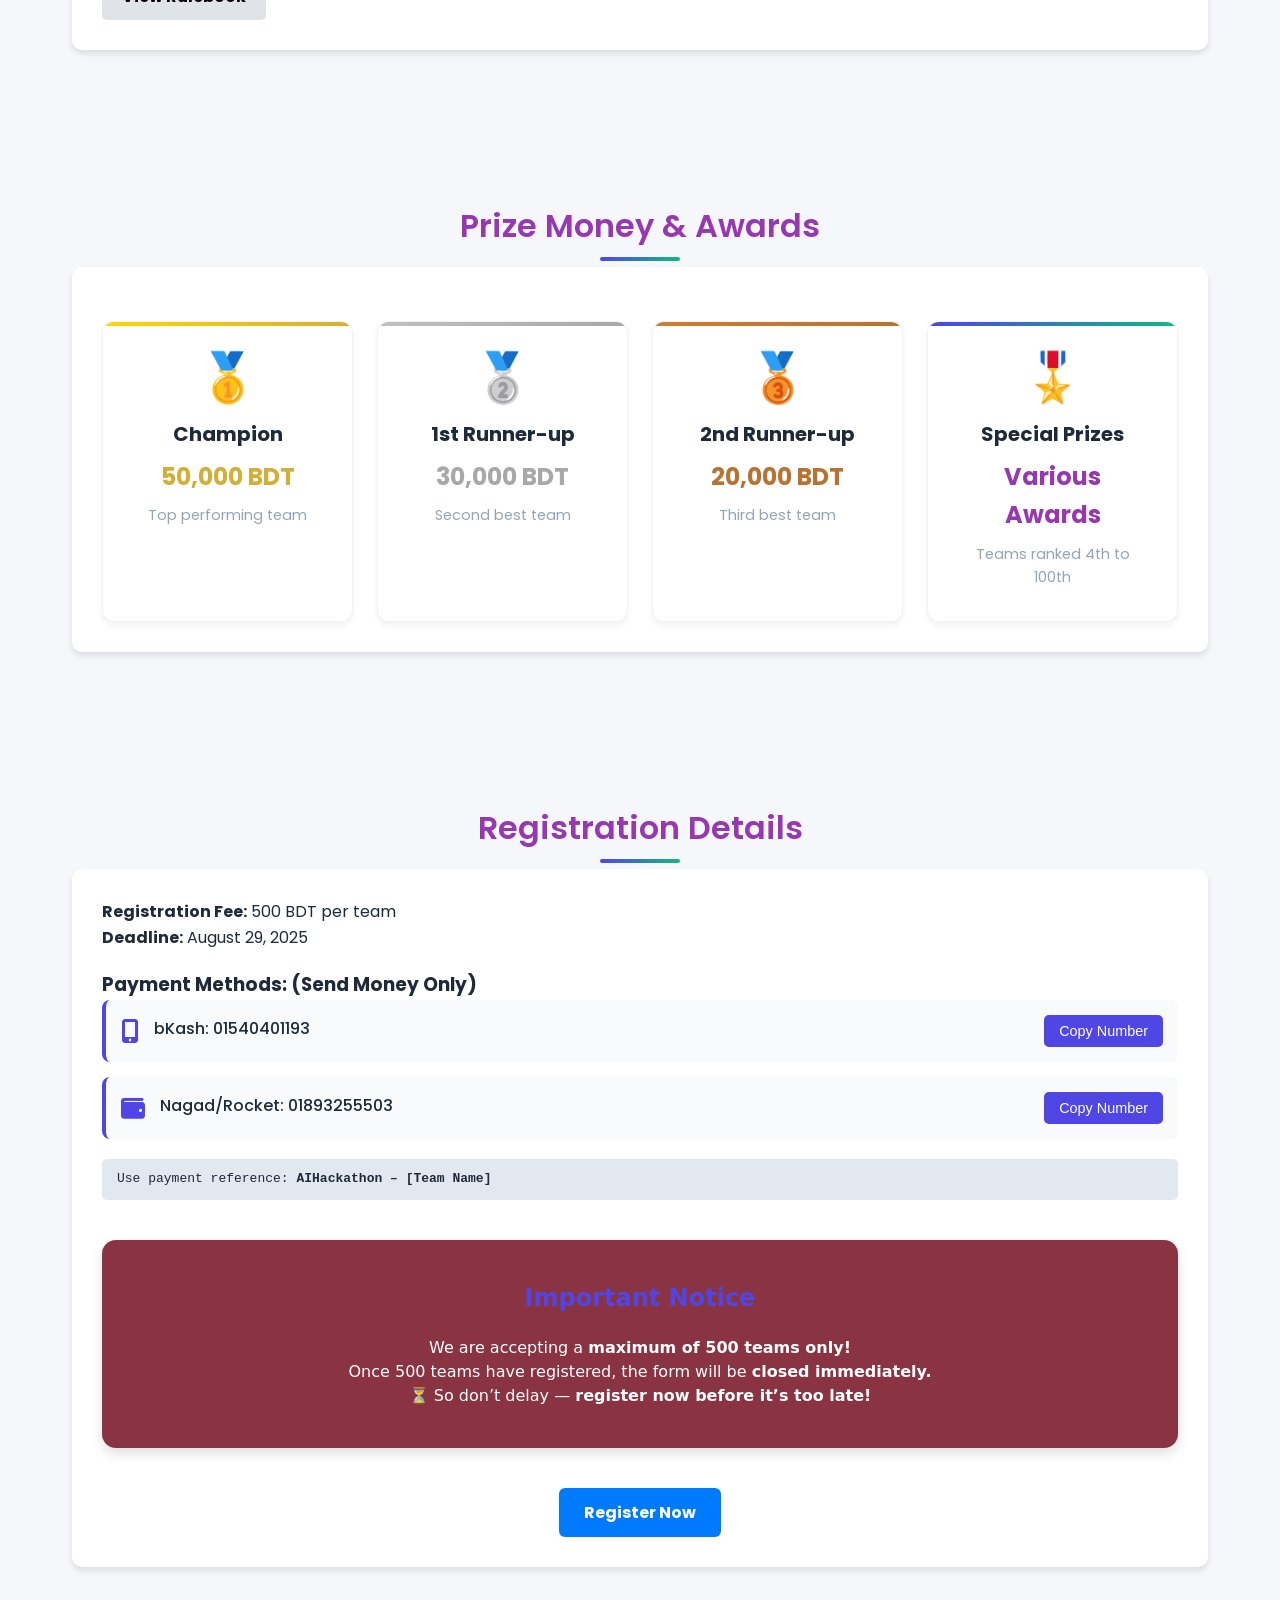
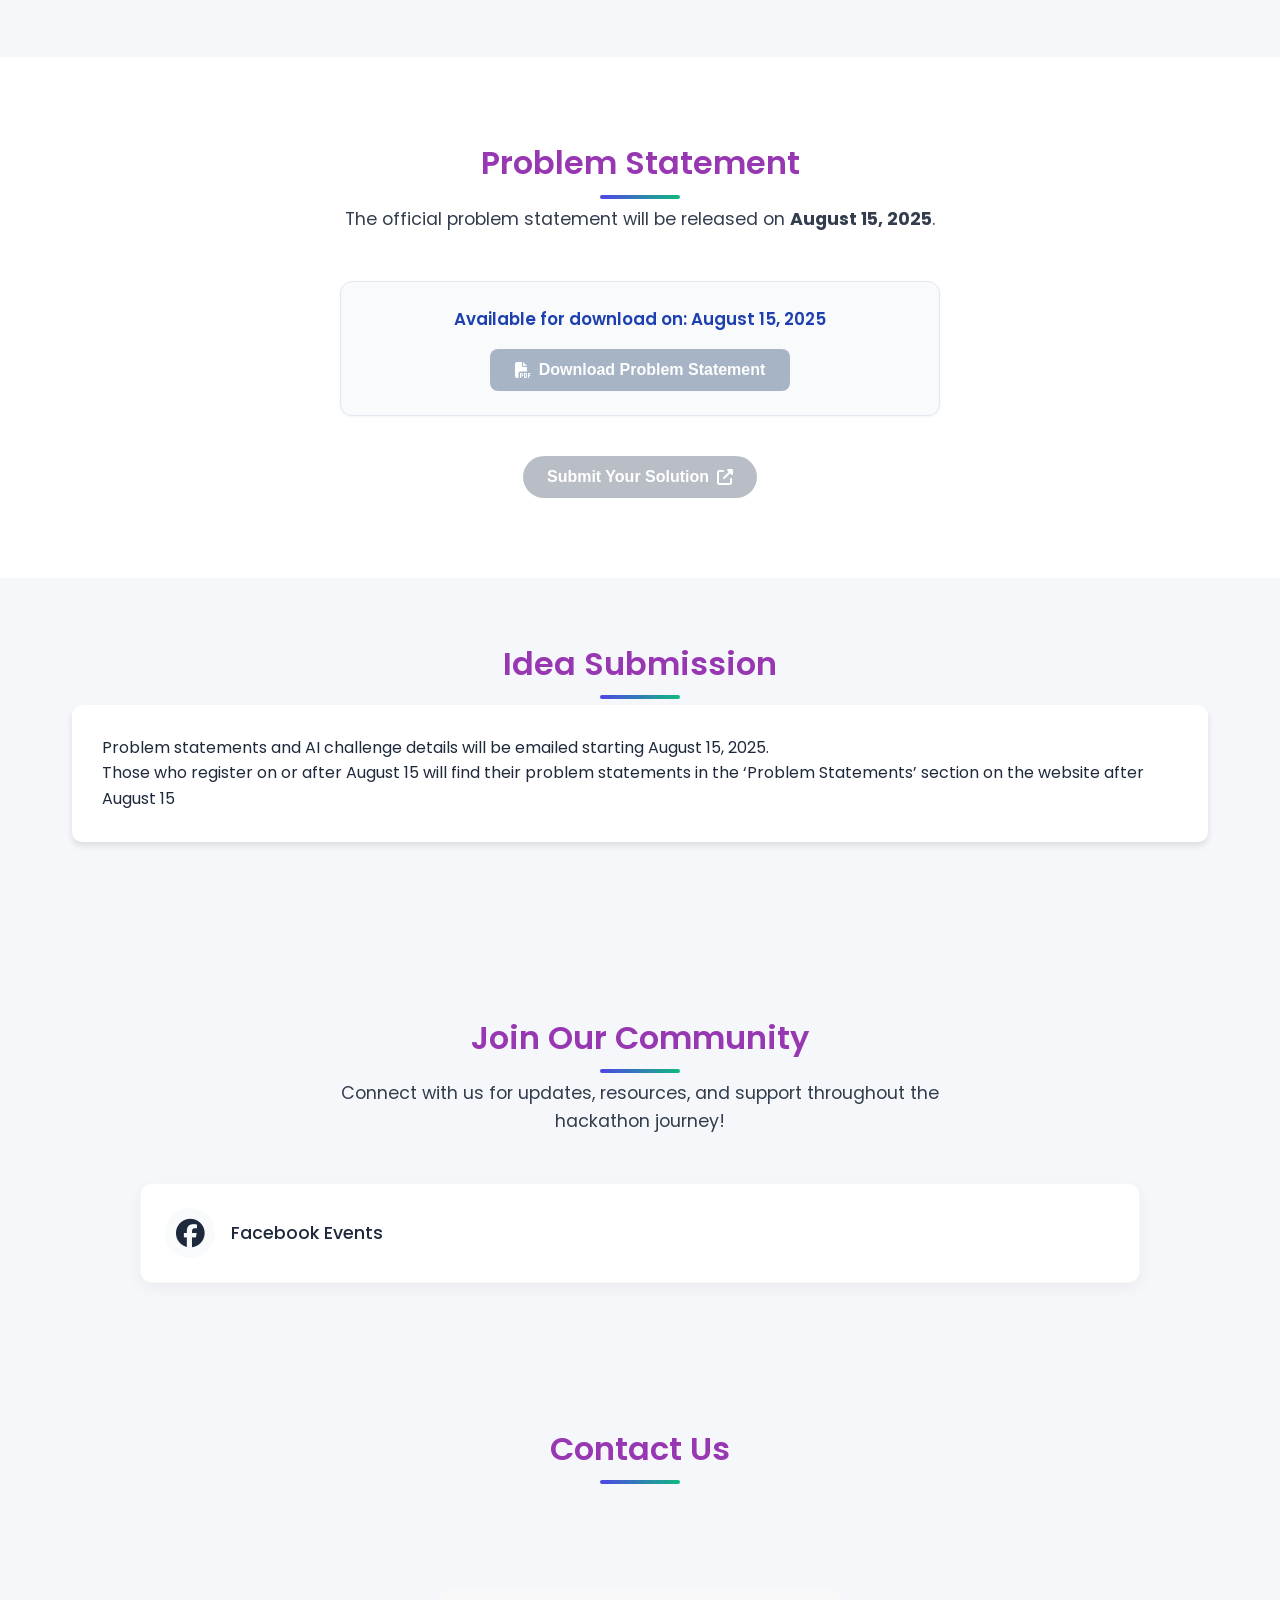
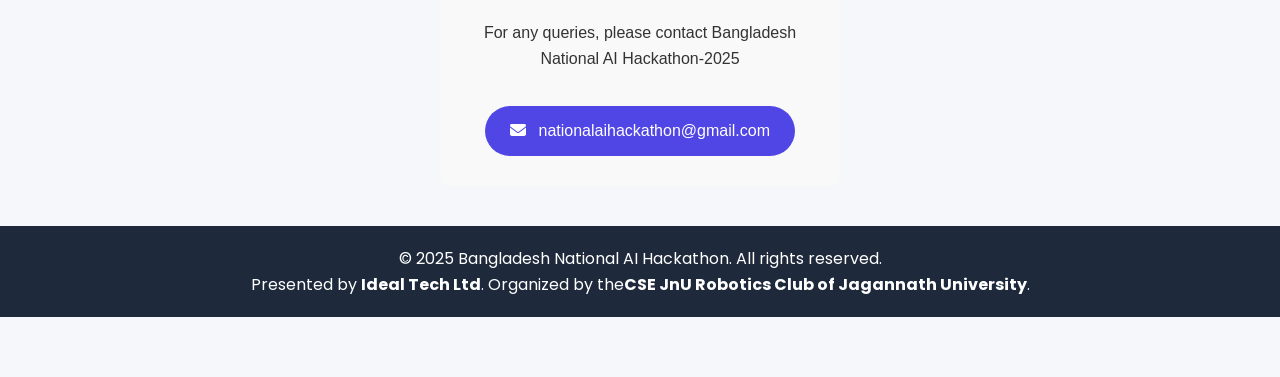
==== commit d6903b4c: "Update project files" ====
--- a/index.html
+++ b/index.html
@@ -587,17 +587,14 @@
             <p class="section-description">Connect with us for updates, resources, and support throughout the hackathon journey!</p>
             
             <div class="social-links">
-                <a href="https://fb.me/e/4t46PuKwR?mibextid=wwXIfr" target="_blank" rel="noopener noreferrer" class="social-link">
+                <a href="https://www.facebook.com/share/1F5WTBoZpE/?mibextid=wwXIfr" target="_blank" rel="noopener noreferrer" class="social-link">
                     <i class="fab fa-facebook"></i>
                     <span>Facebook Events</span>
                 </a>
                 
               
                 
-                <a href="https://www.facebook.com/share/1F5WTBoZpE/?mibextid=wwXIfr" target="_blank" rel="noopener noreferrer" class="social-link">
-                    <i class="fab fa-discord"></i>
-                    <span>Discord Server</span>
-                </a>
+          
                 
               
                
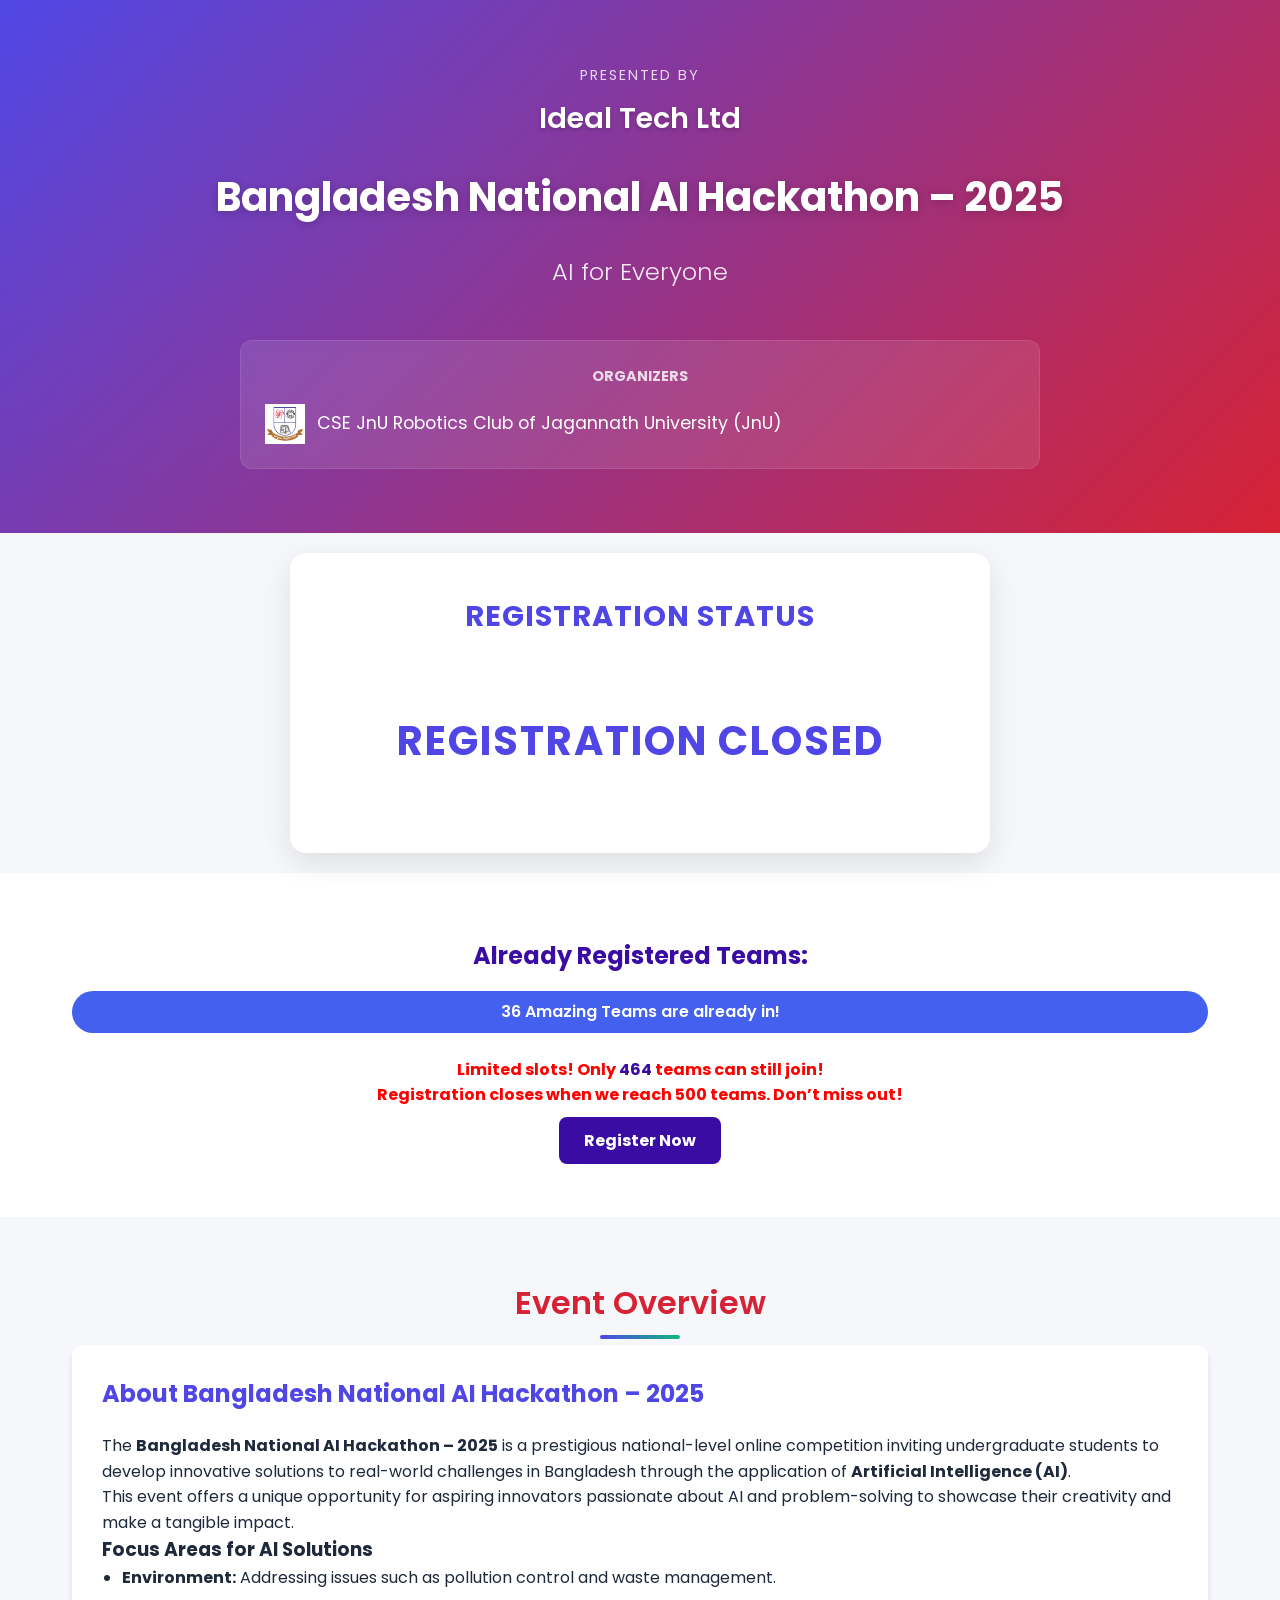
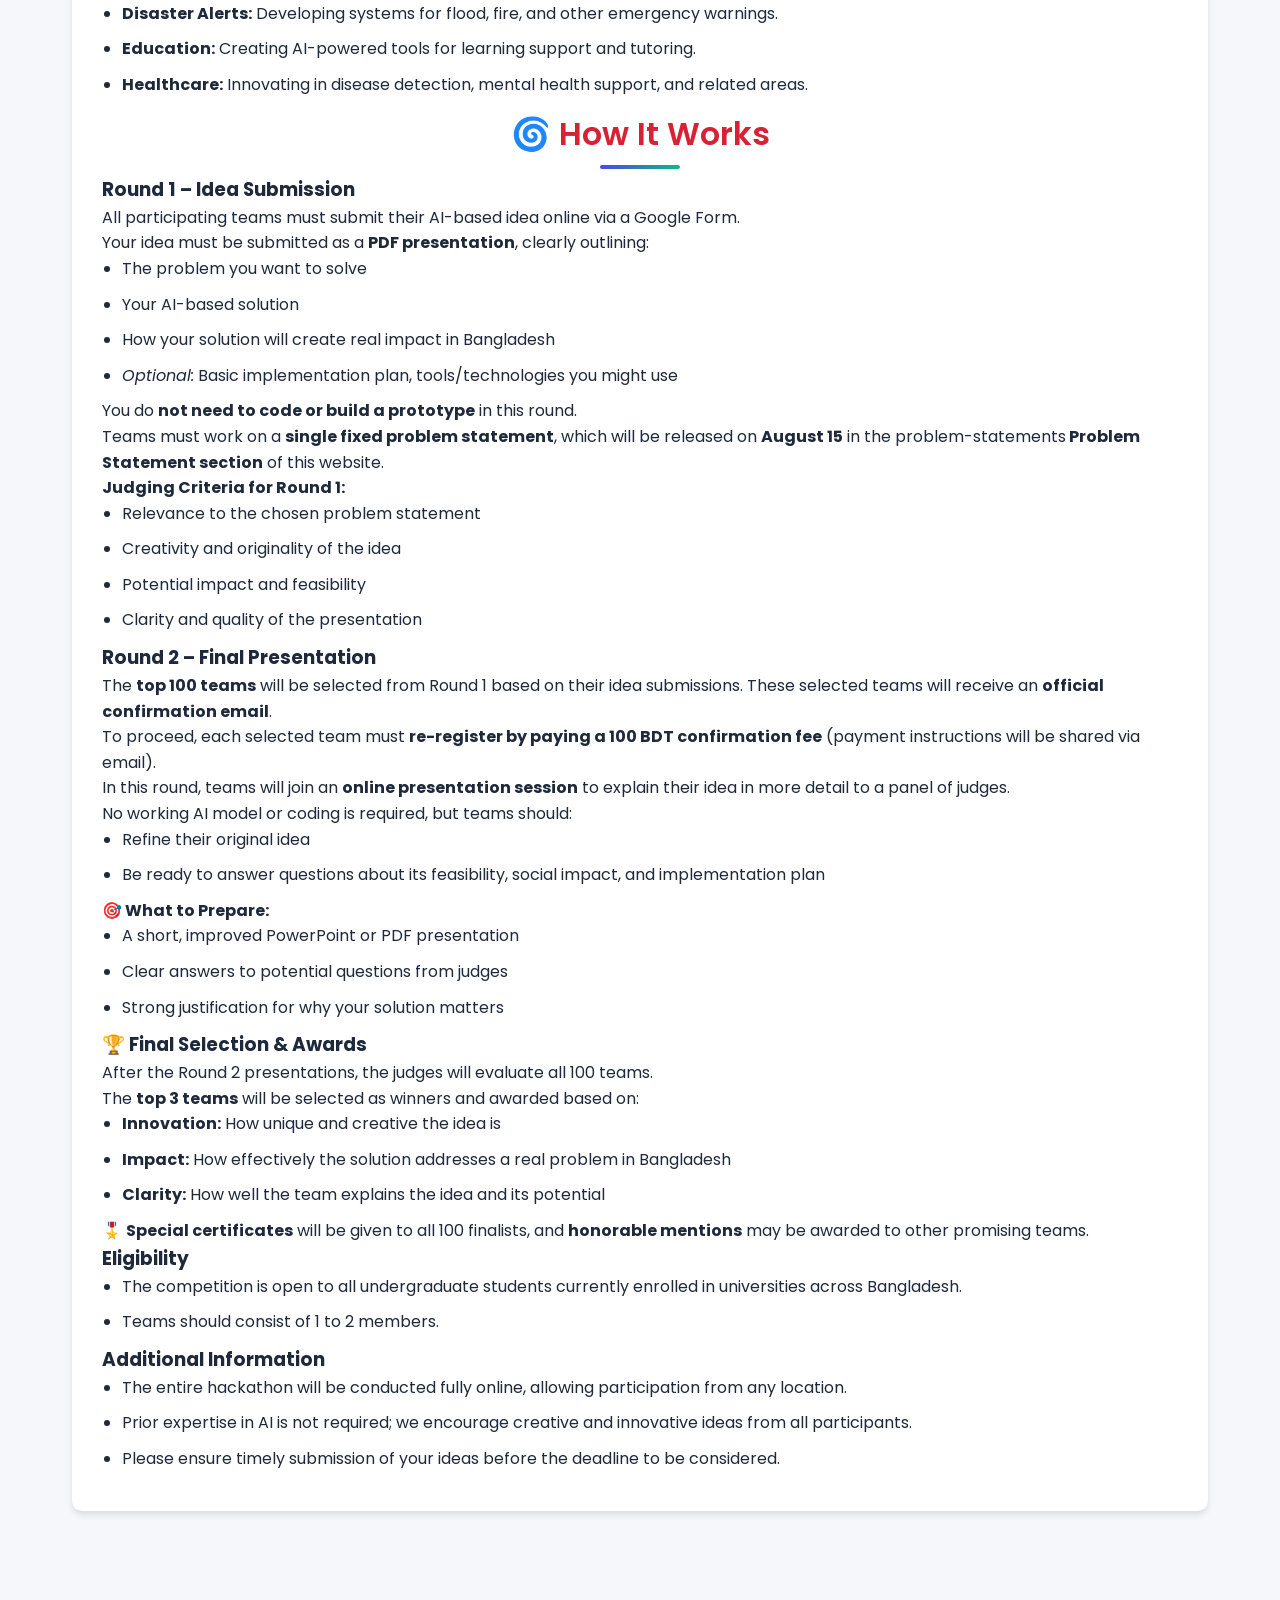
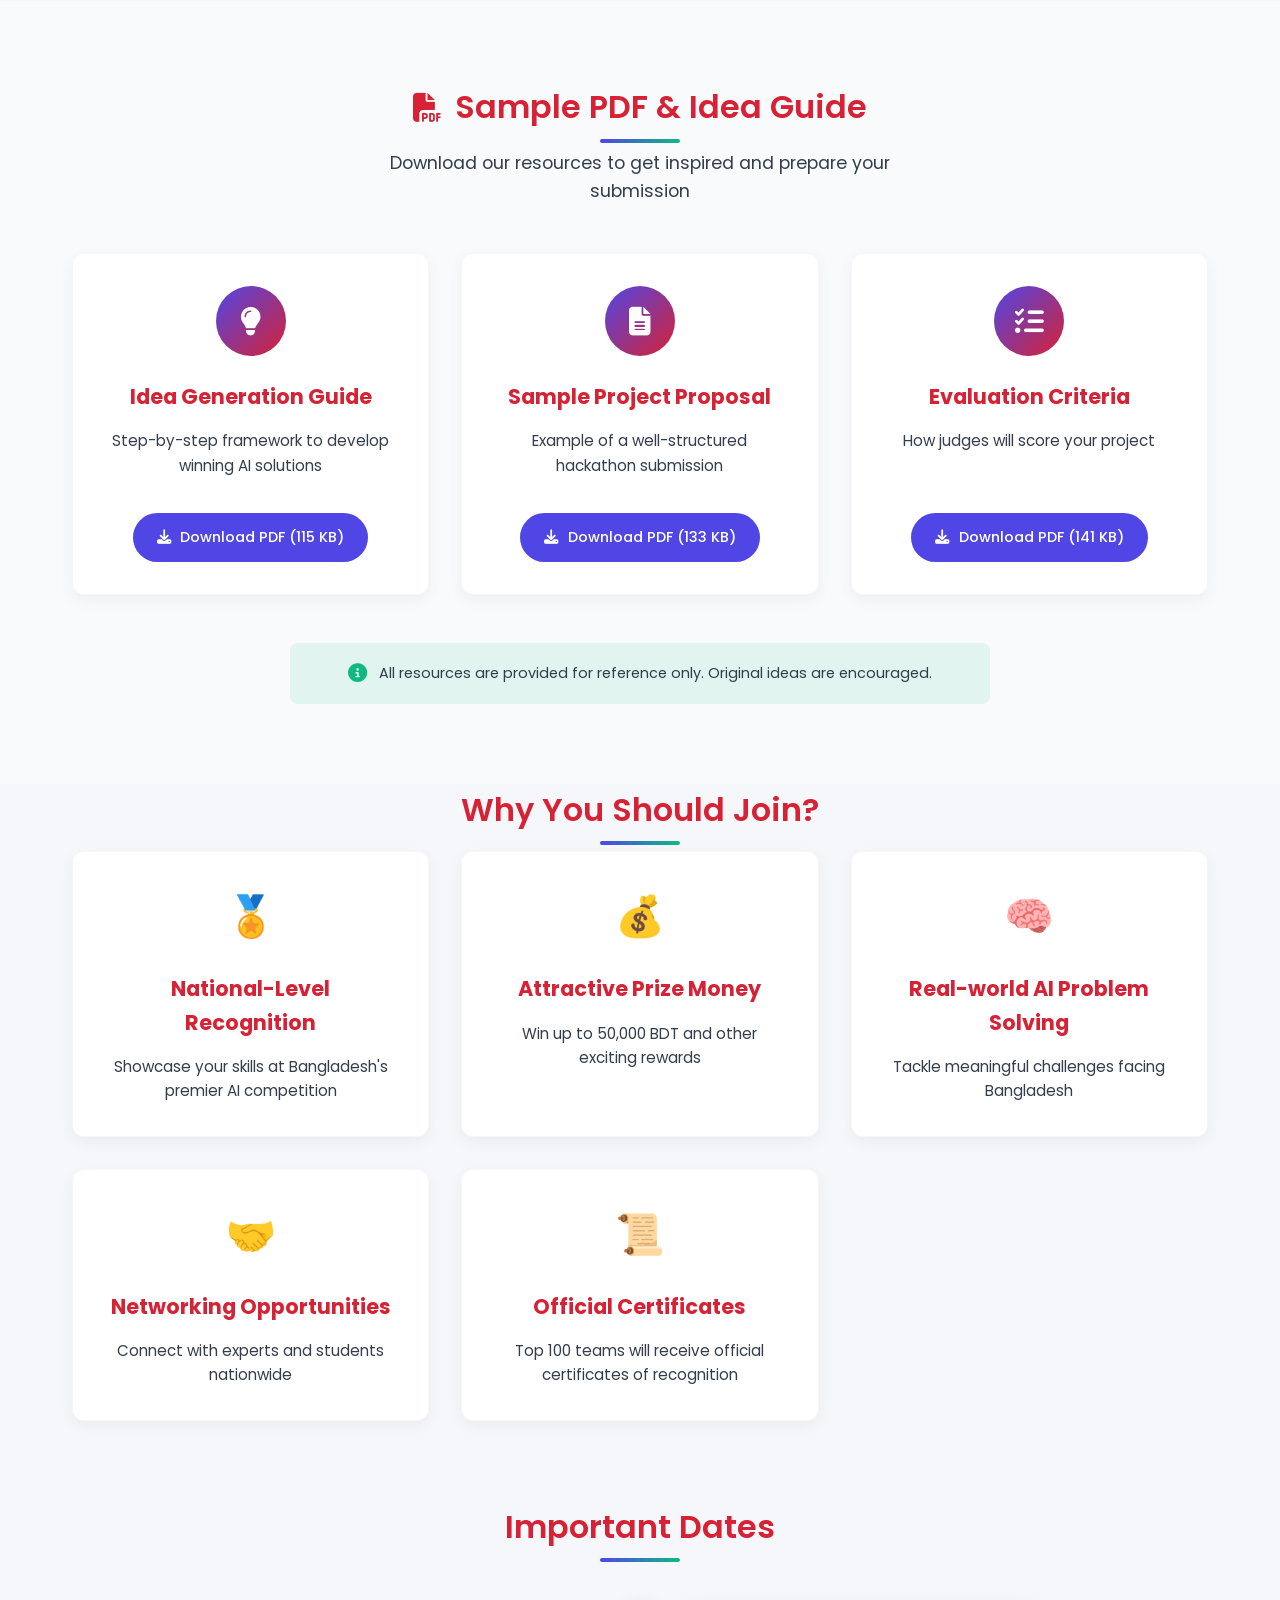
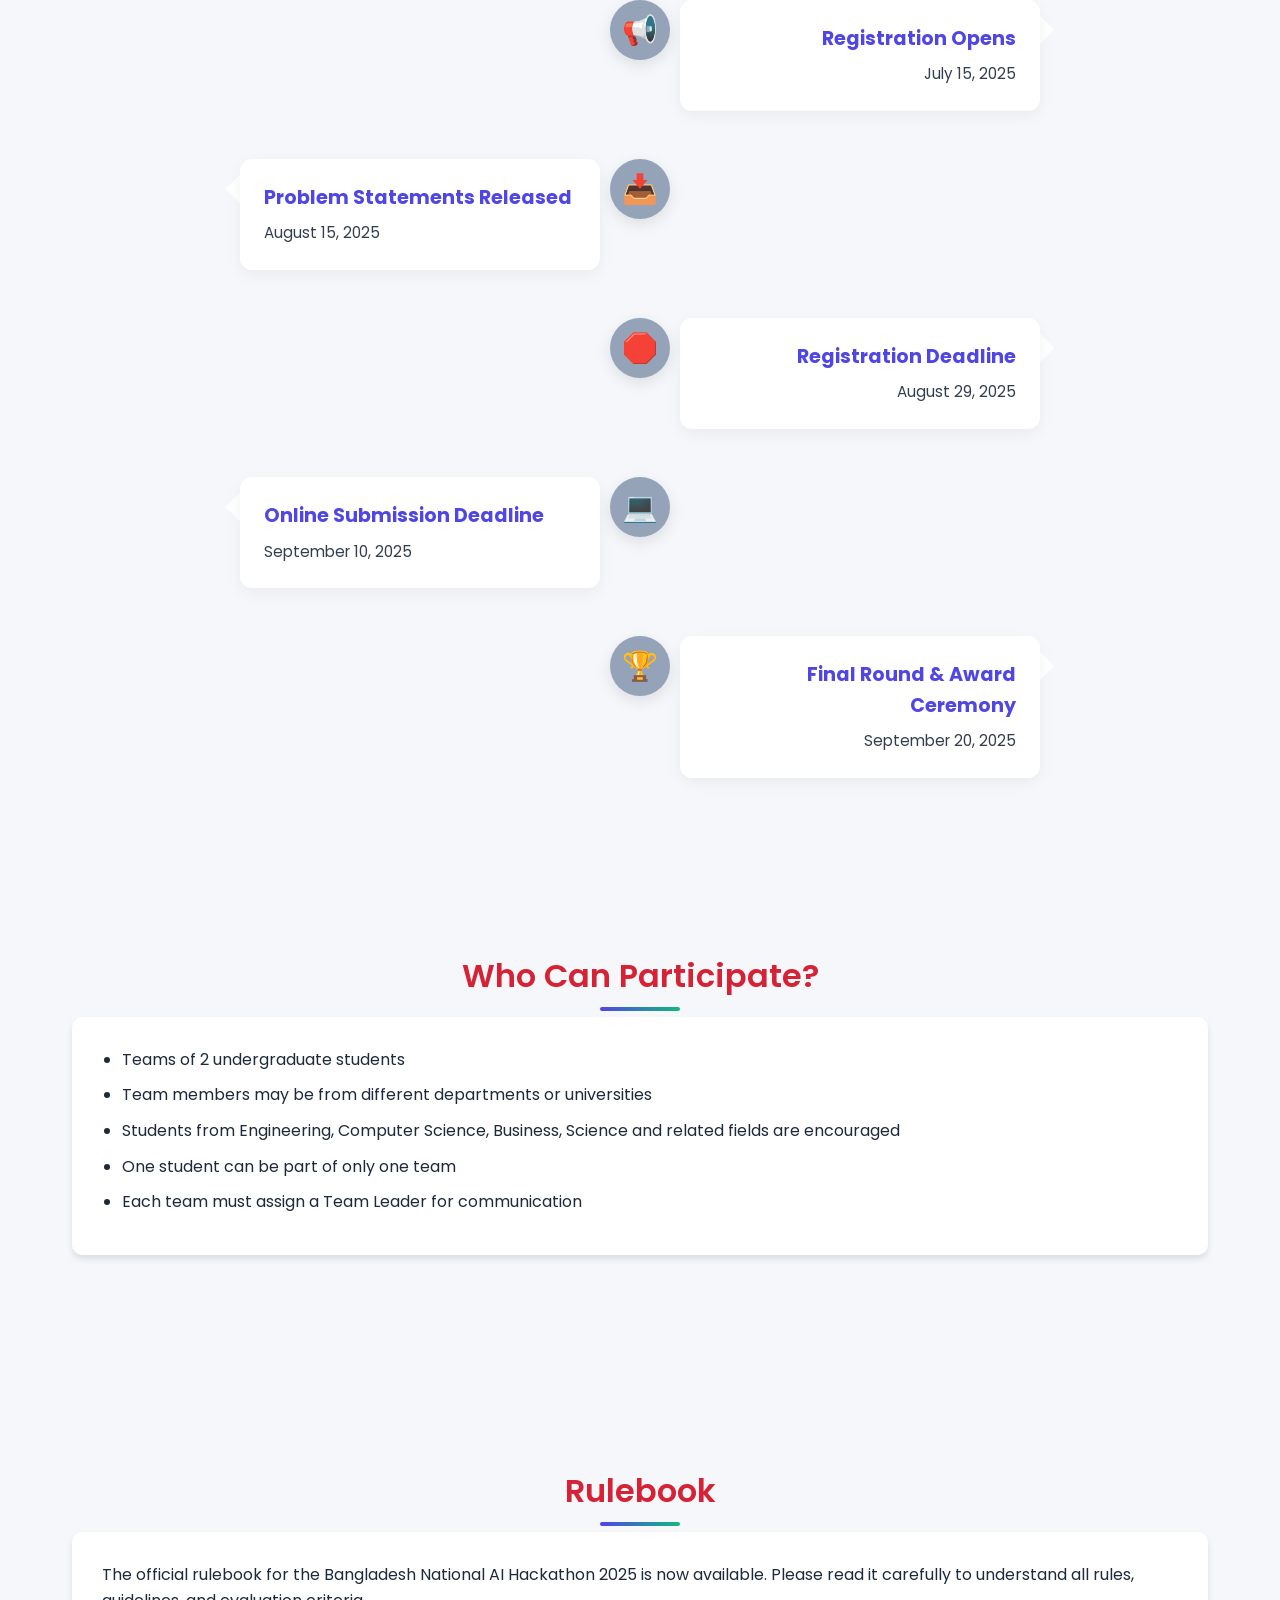
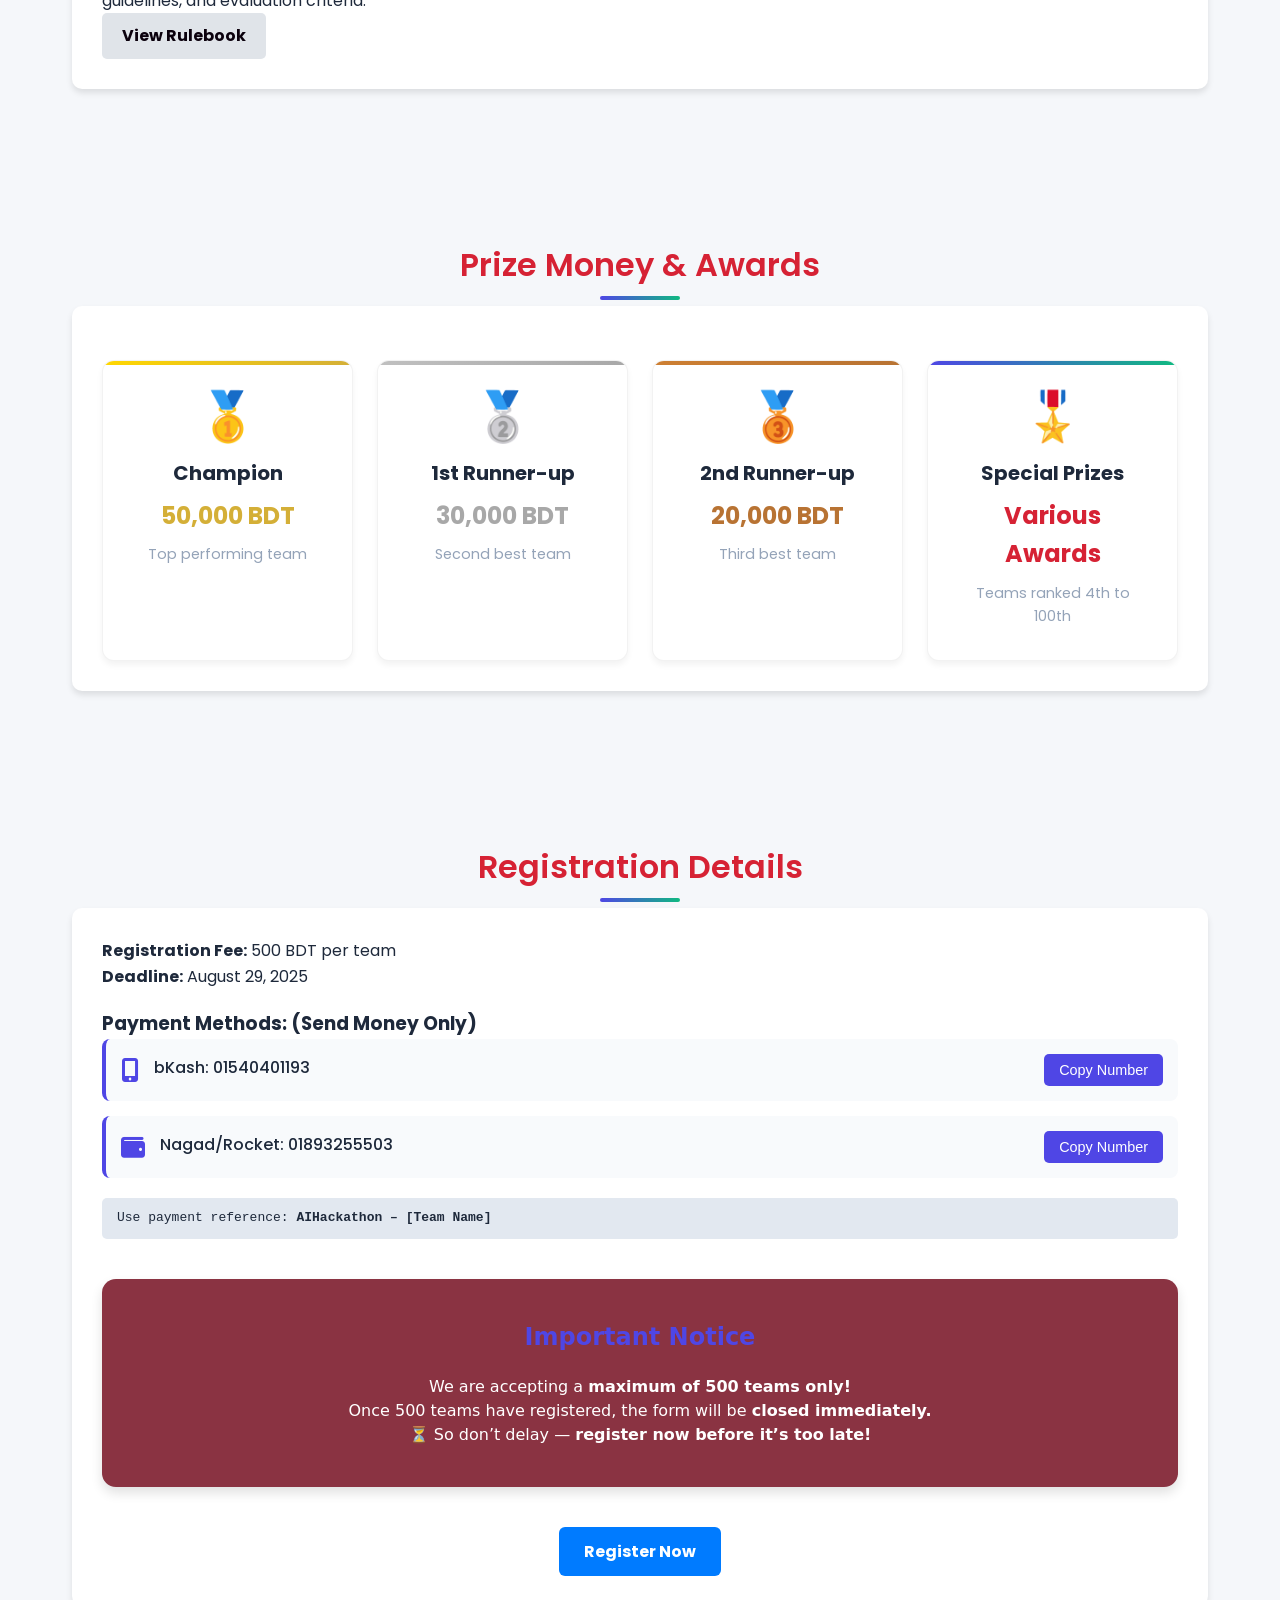
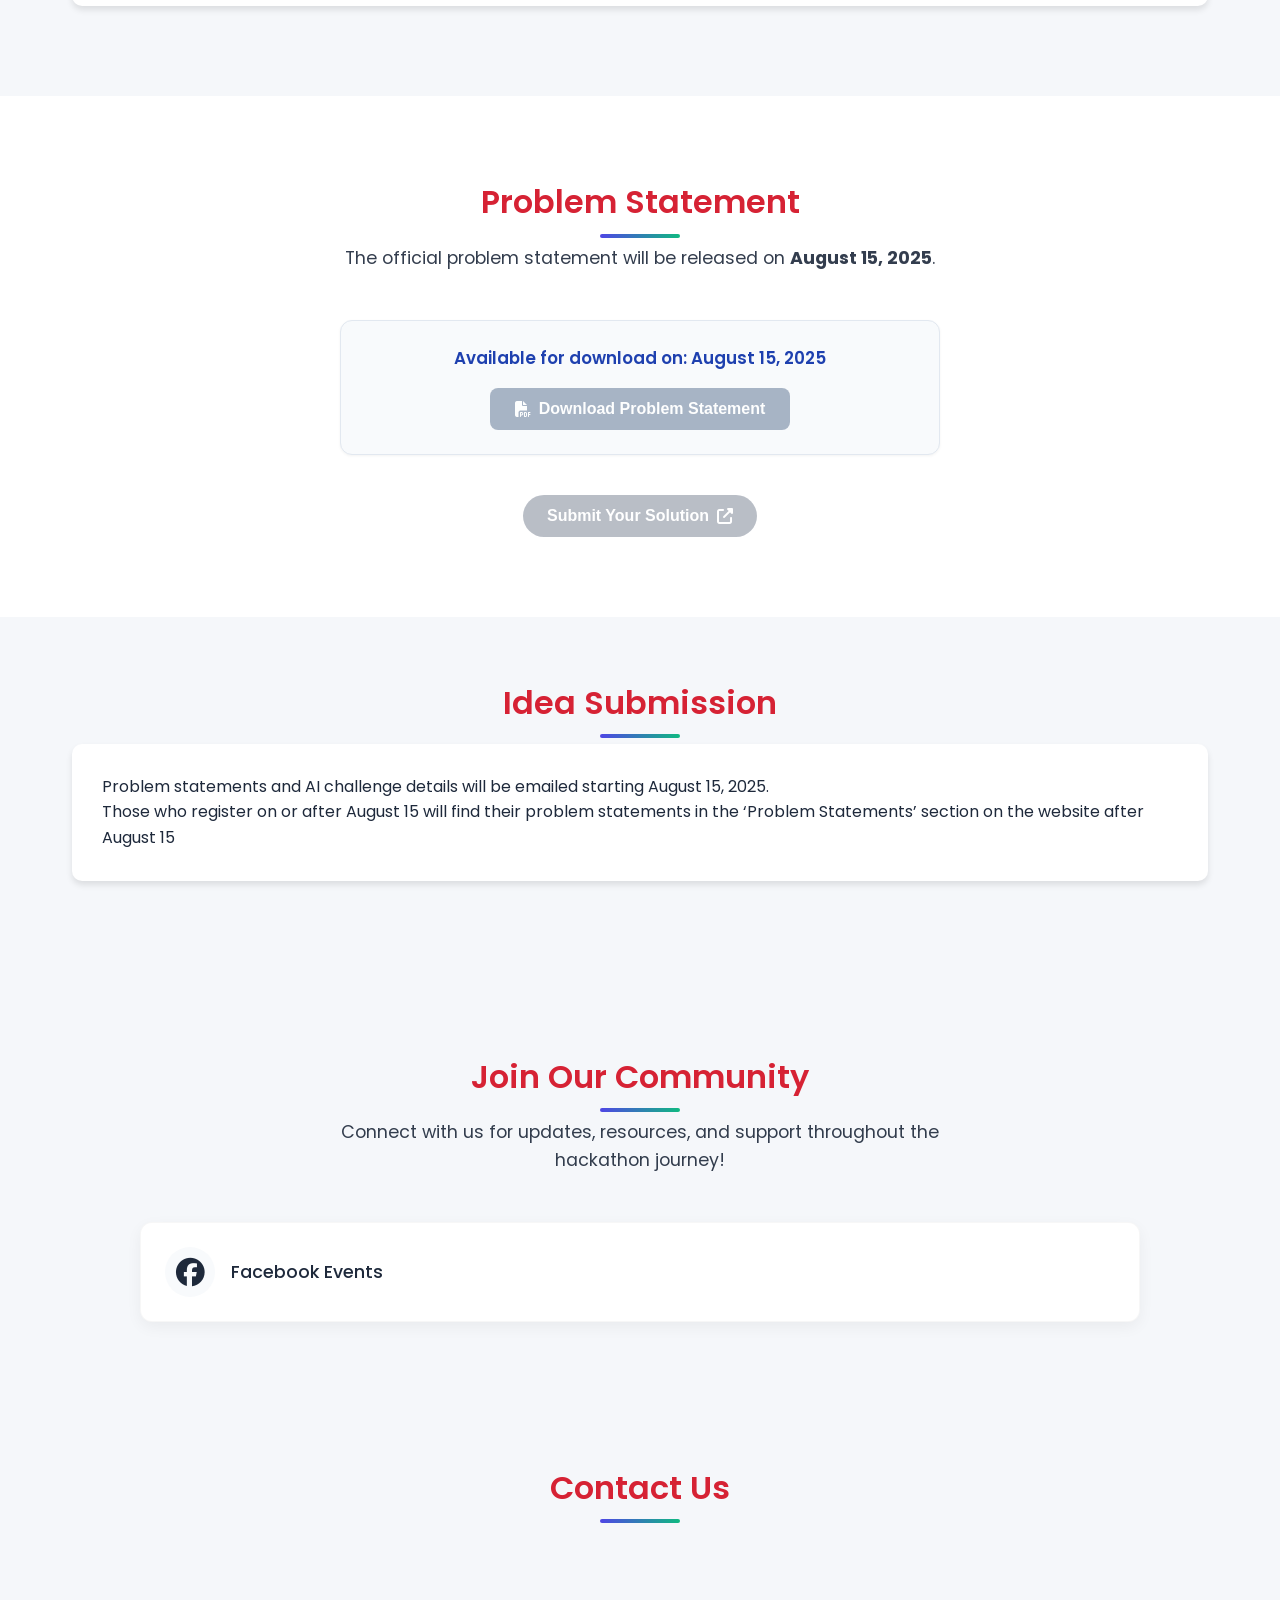
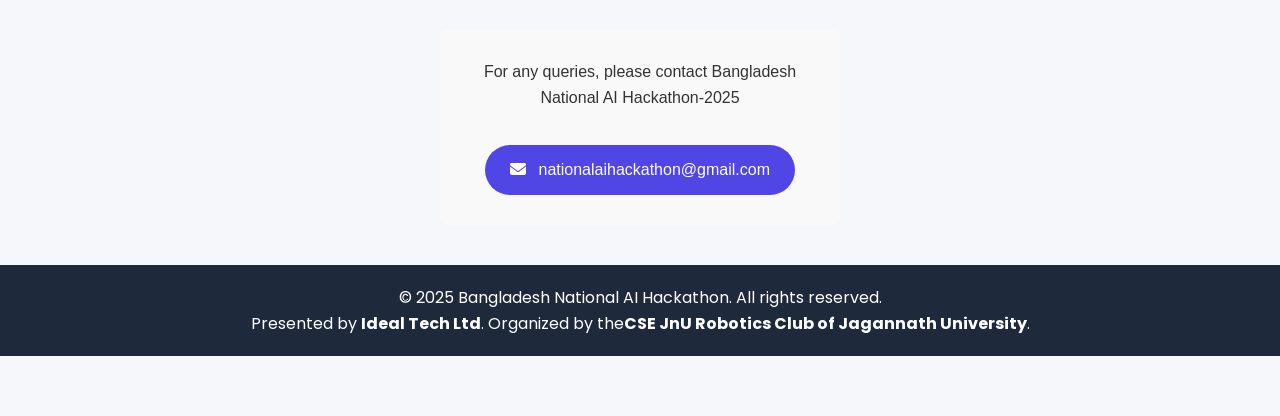
==== commit 8d88669e: "Update project files" ====
--- a/index.html
+++ b/index.html
@@ -33,13 +33,14 @@
         </h1>
     </div>
 
-    <div class="organizers">
+   
+        <div class="organizers">
         <div class="organizer-container">
-          
-                <div class="organizer">
-                    <img src="jnu-logo.png" alt="JnU Logo" class="organizer-logo">
-                    <span> CSE JnU Robotics Club of Jagannath University (JnU)</span>
-                </div>
+<span><strong>ORGANIZERS</strong></span>
+
+            <div class="organizer">
+                <img src="jnu-logo.png" alt="JnU Logo" class="organizer-logo">
+                <span>CSE JnU Robotics Club of Jagannath University (JnU)</span>
             </div>
         </div>
     </div>
--- a/styles.css
+++ b/styles.css
@@ -1,7 +1,7 @@
 :root {
     --primary: #14a97c;
-    --primary-dark: #9738b2;
-    --secondary: #2110b9;
+    --primary-dark: #d62234;
+    --secondary: #eb164b;
     --dark: #1e293b;
     --light: #f8fafc;
     --gray: #94a3b8;
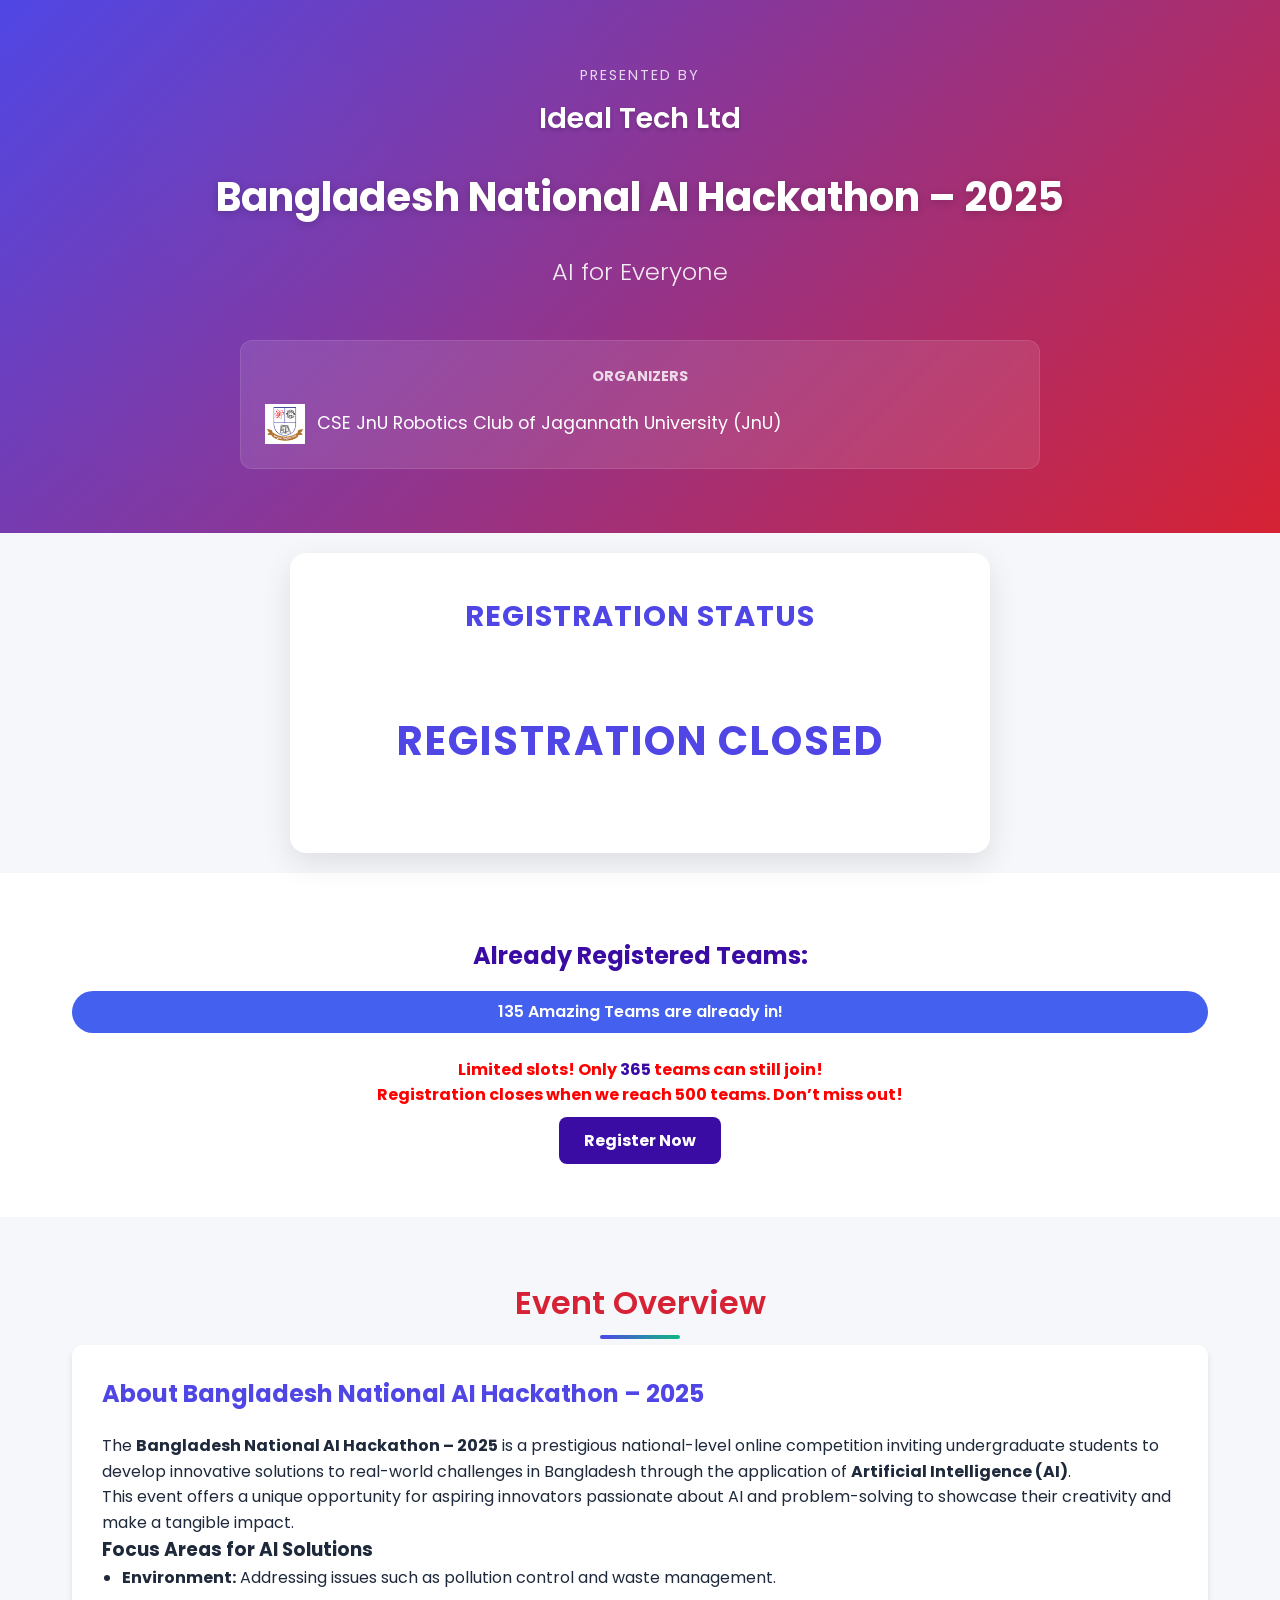
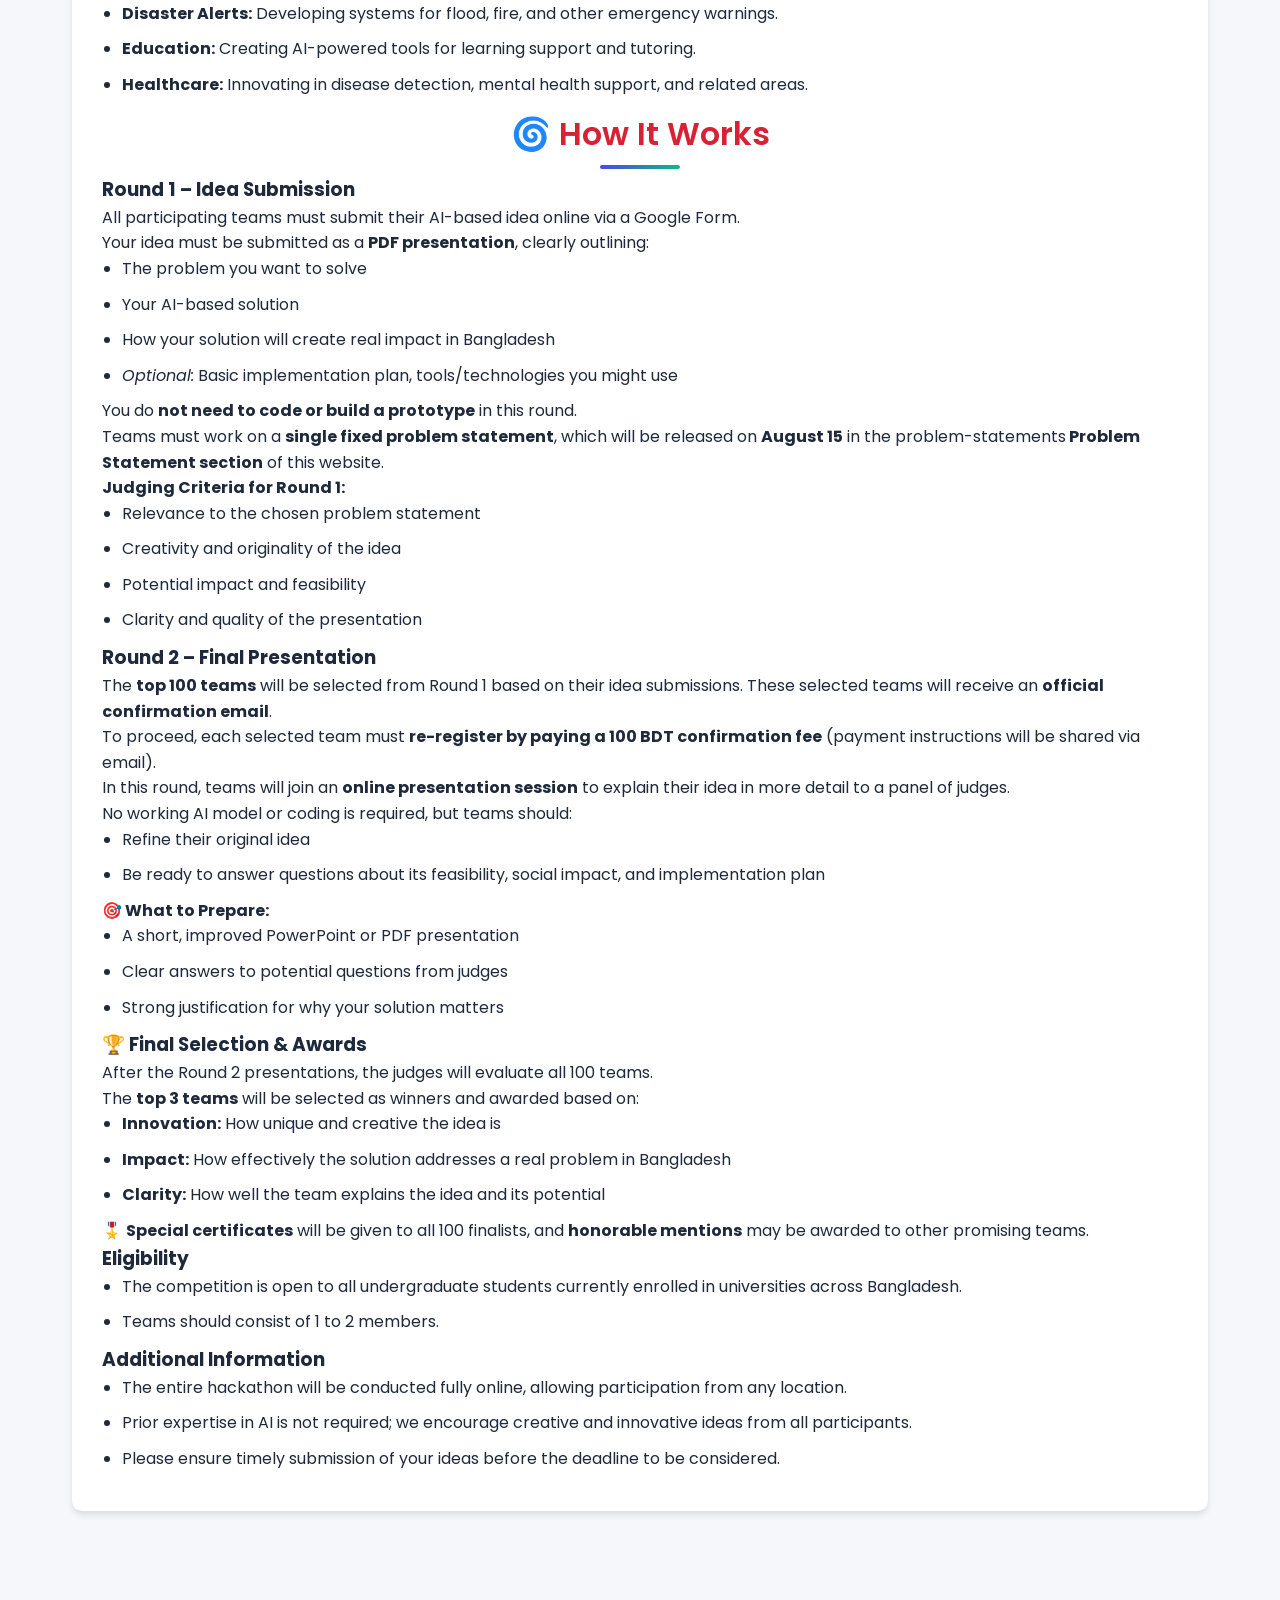
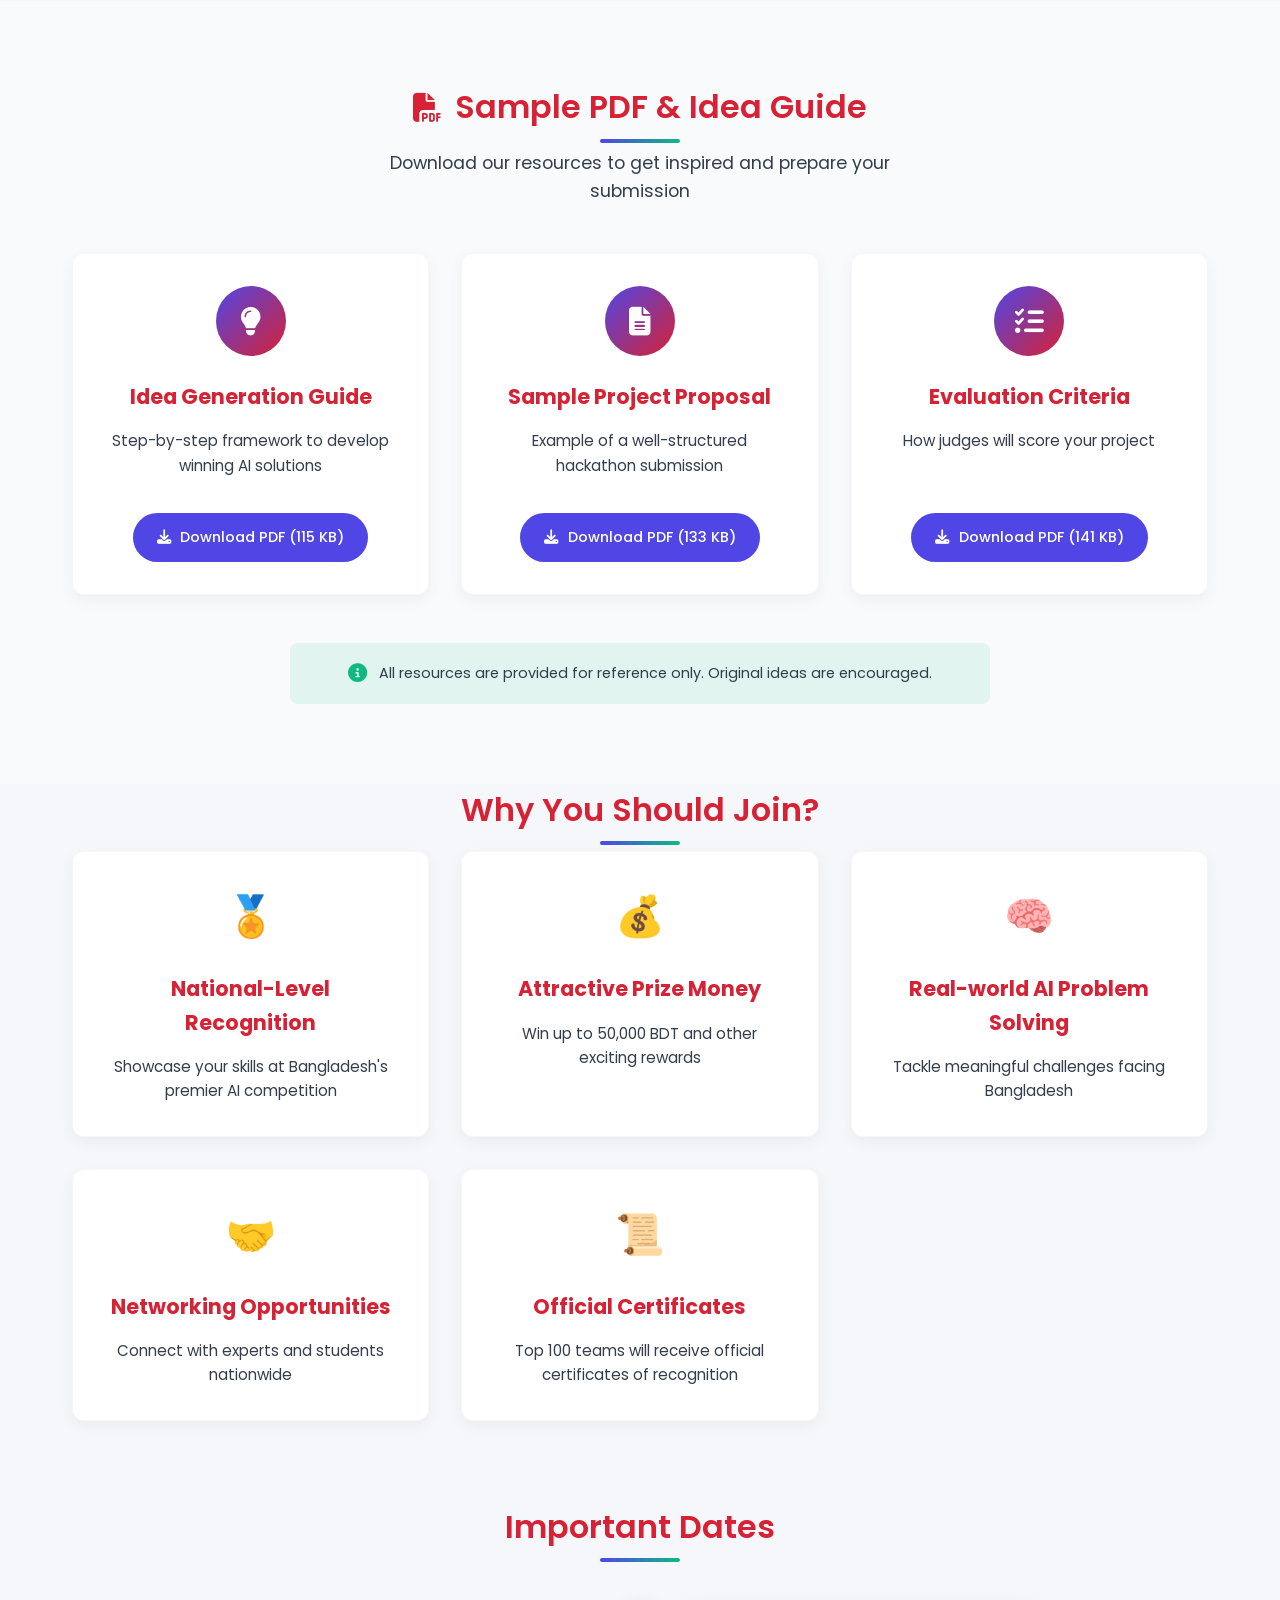
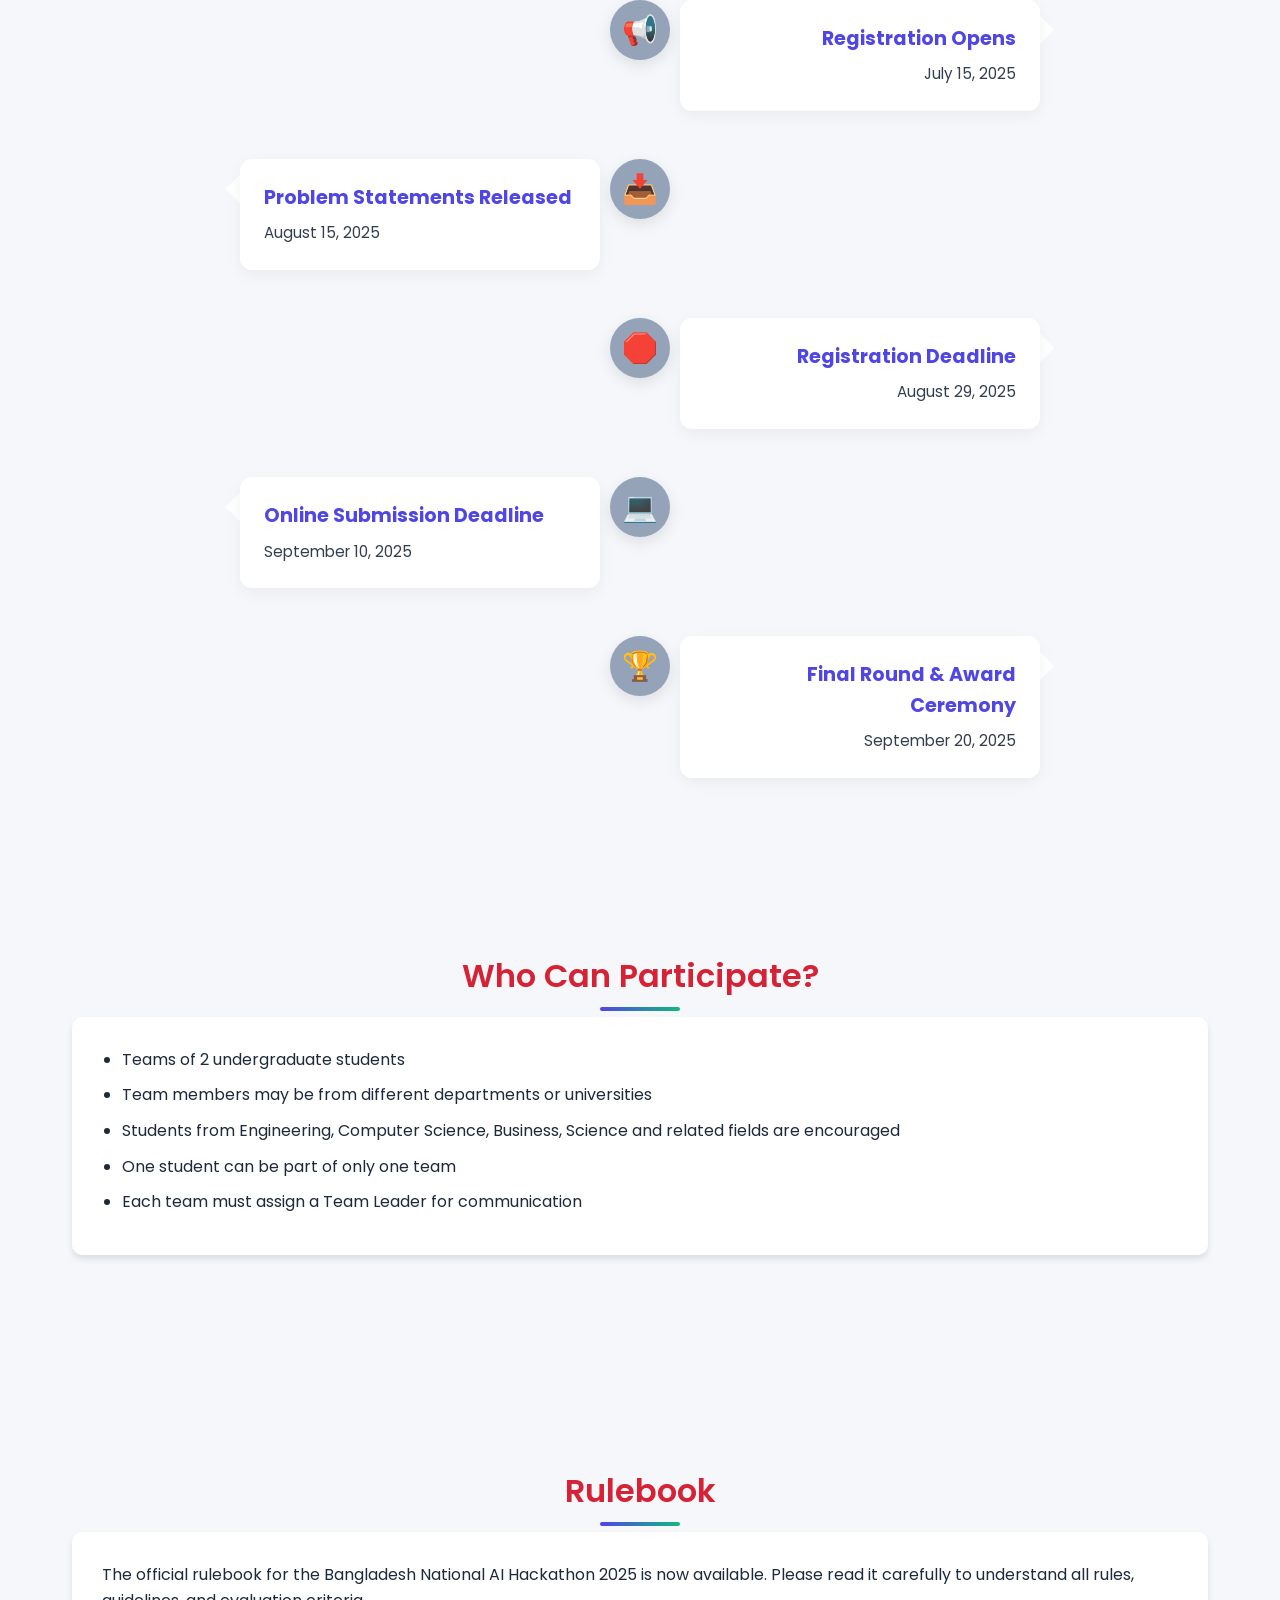
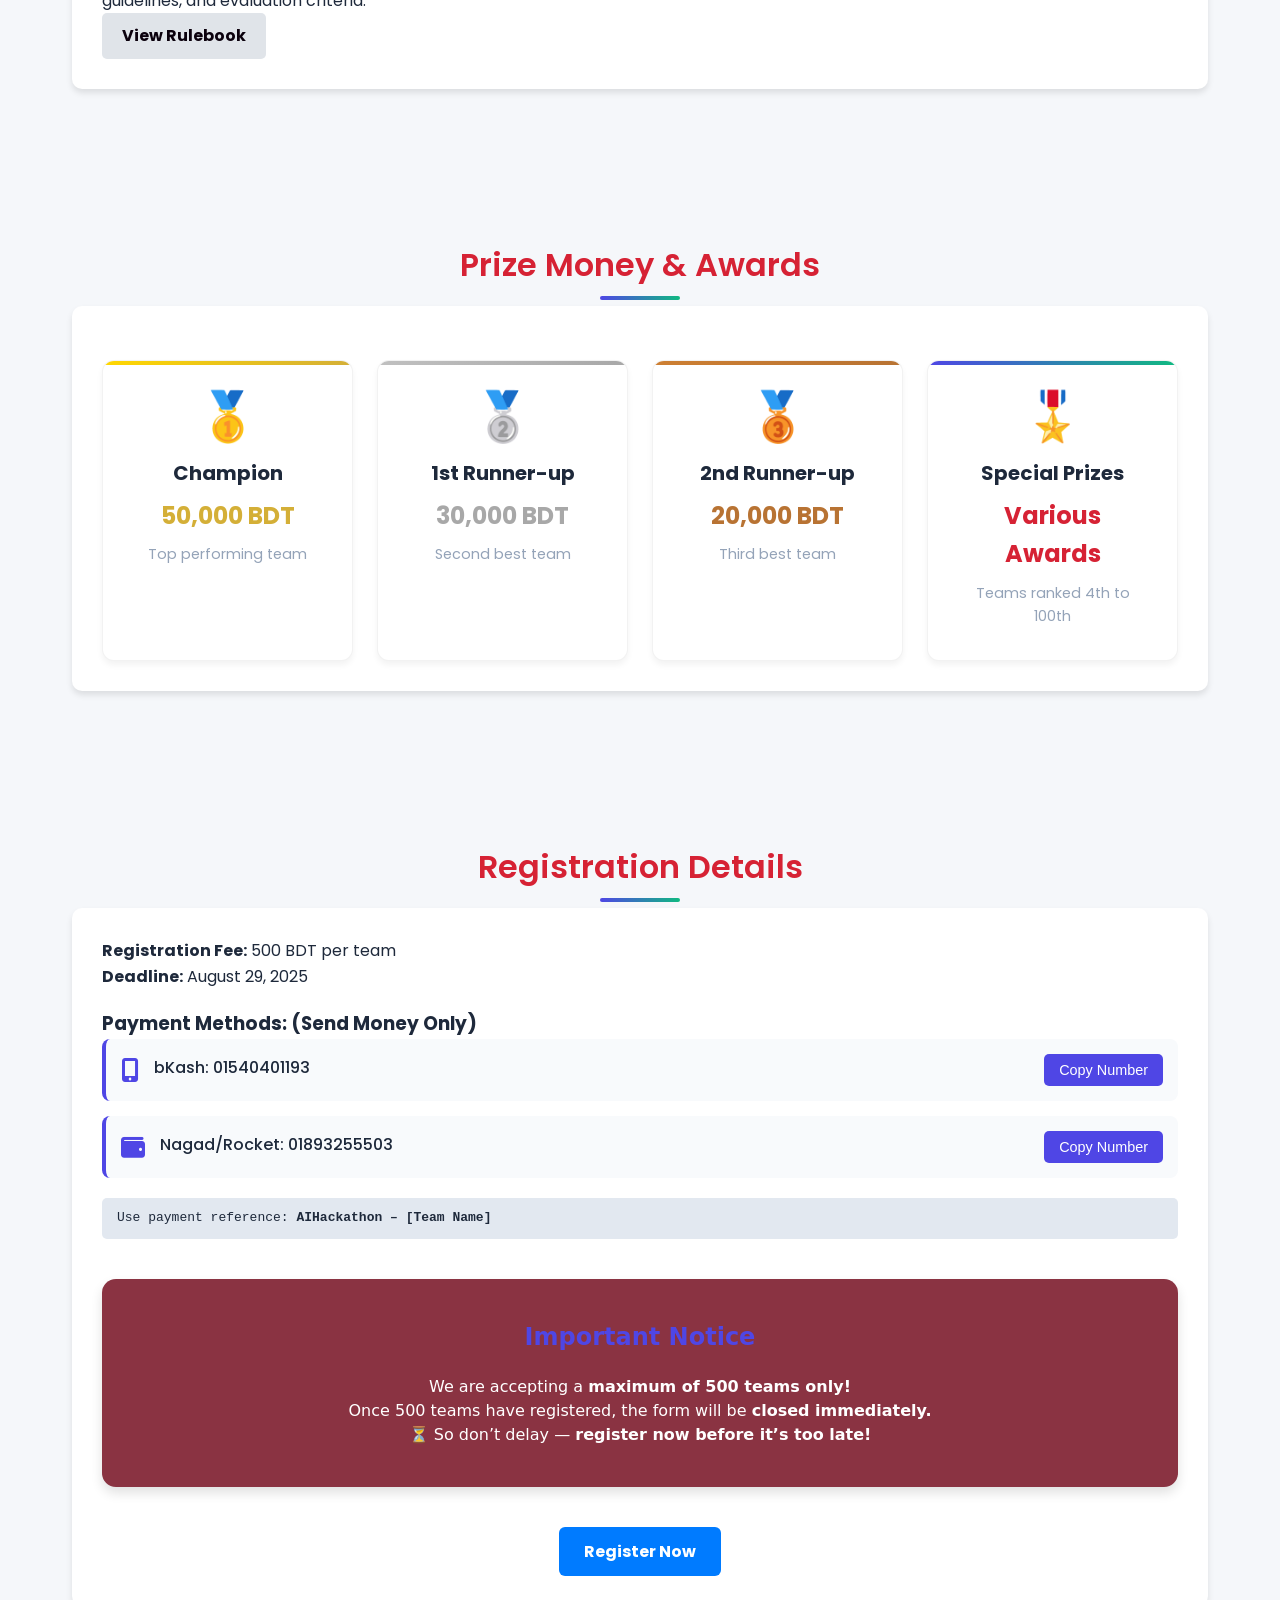
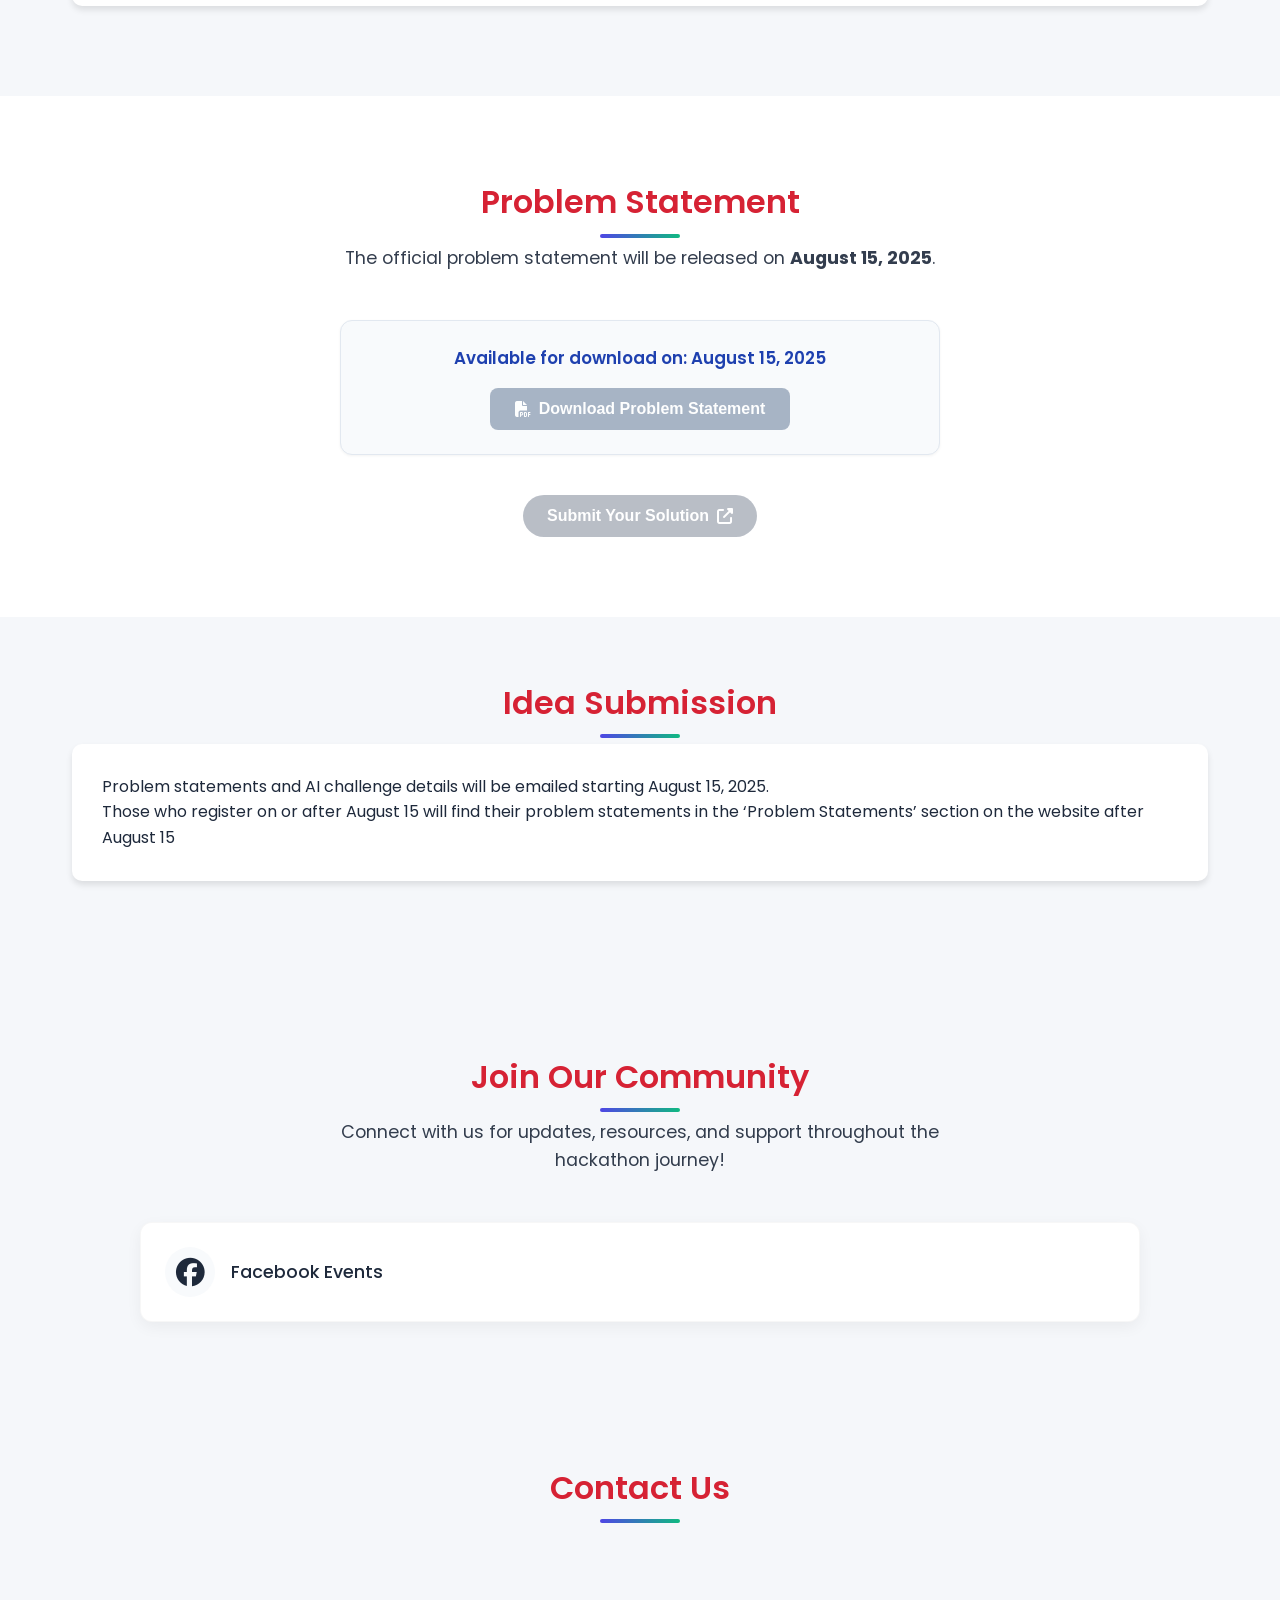
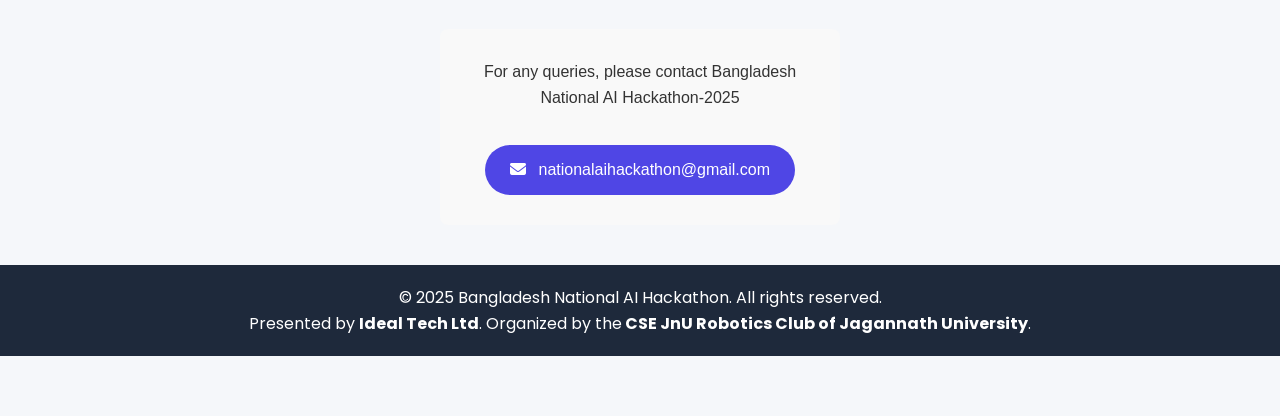
==== commit abc61b88: "Update project files" ====
--- a/index.html
+++ b/index.html
@@ -91,13 +91,13 @@
             <div class="controls">
             </div>
             <div class="participant-count">
-                <span id="count"> 36 </span> Amazing Teams are already in!
+                <span id="count"> 135  </span> Amazing Teams are already in!
 
             </div>
         </div>
         
        <p style="color: red; font-weight: bold; text-align: center;">
-      Limited slots! Only  <span style="color: #3a0ca3;">464</span> teams can still join!<br>
+      Limited slots! Only  <span style="color: #3a0ca3;">365</span> teams can still join!<br>
      Registration closes when we reach <strong>500 teams</strong>. Don’t miss out!
 </p>
 
@@ -622,7 +622,7 @@
     <footer>
         <div class="container">
             <p>&copy; 2025 Bangladesh National AI Hackathon. All rights reserved.</p>
-<p>Presented by <strong>Ideal Tech Ltd</strong>. Organized by the<strong>CSE JnU Robotics Club 
+<p>Presented by <strong>Ideal Tech Ltd</strong>. Organized by the<strong> CSE JnU Robotics Club 
 of Jagannath University</strong>.</p>
         </div>
     </footer>
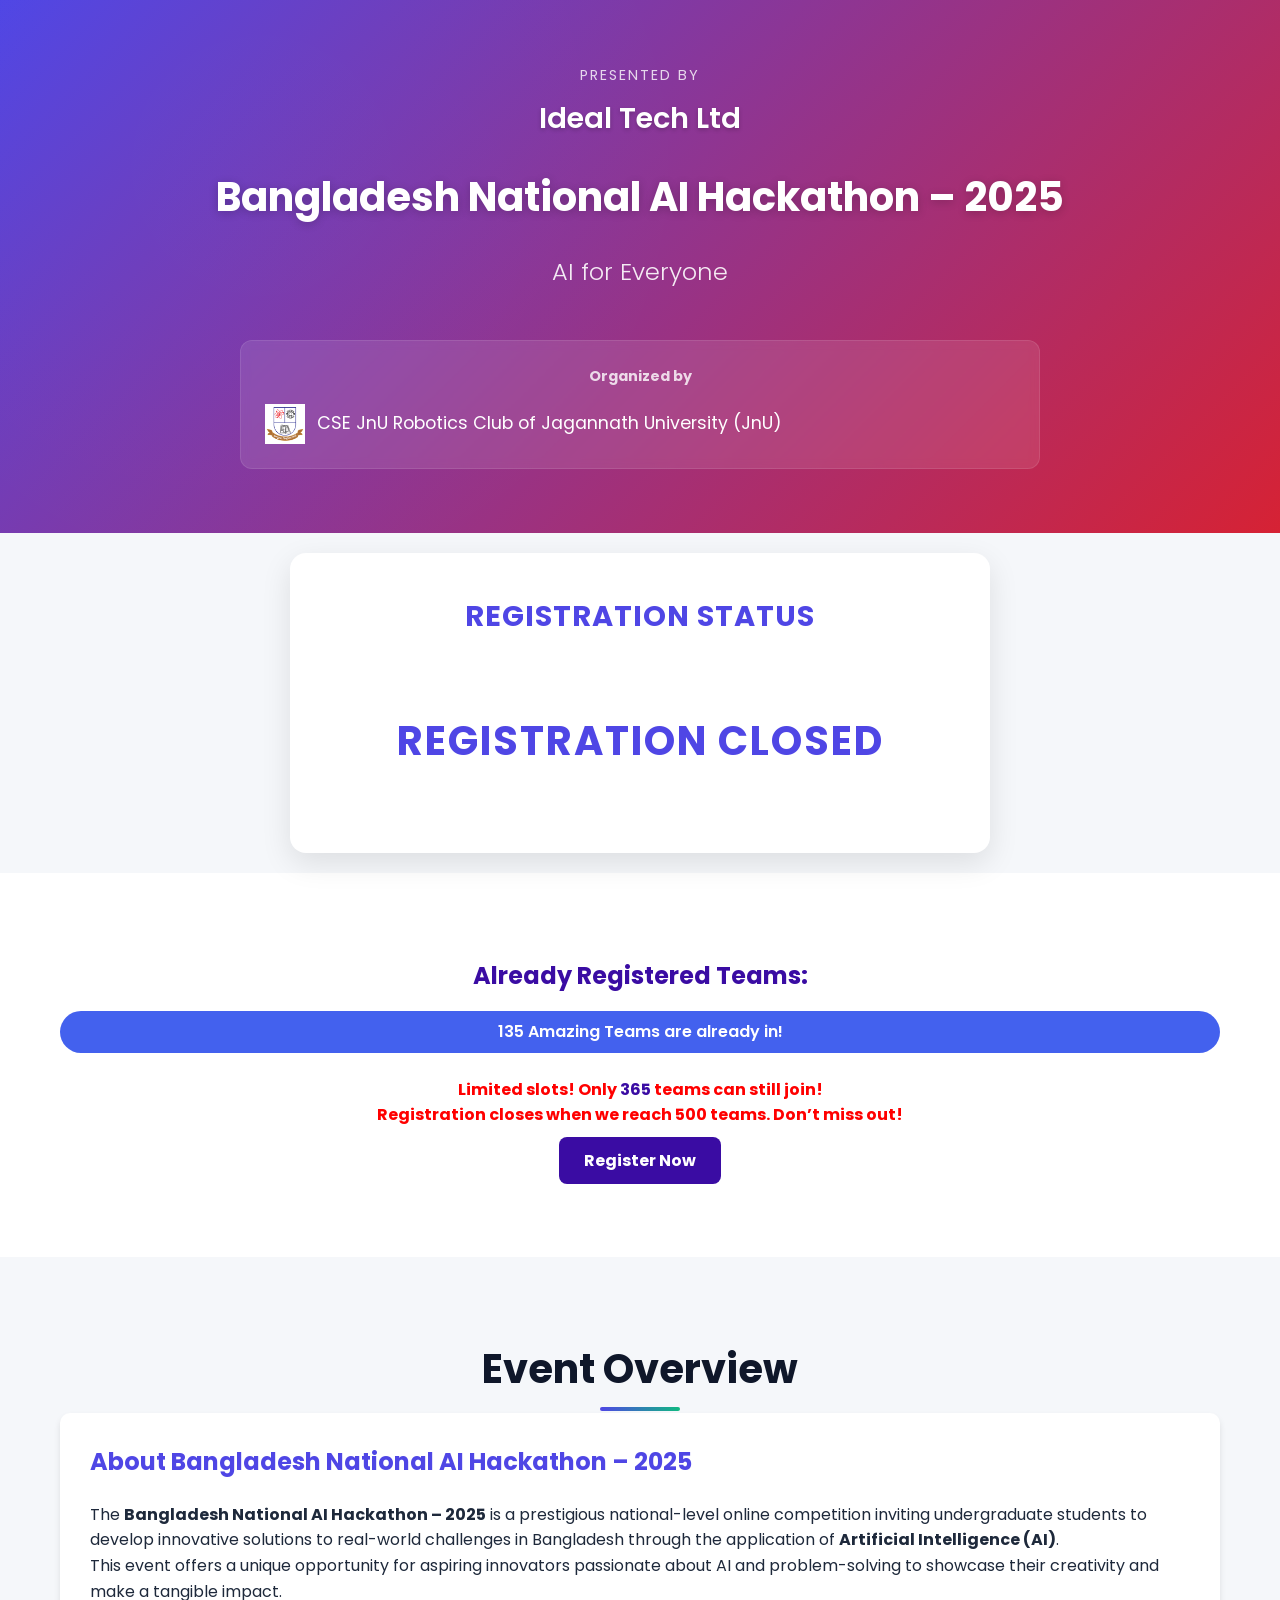
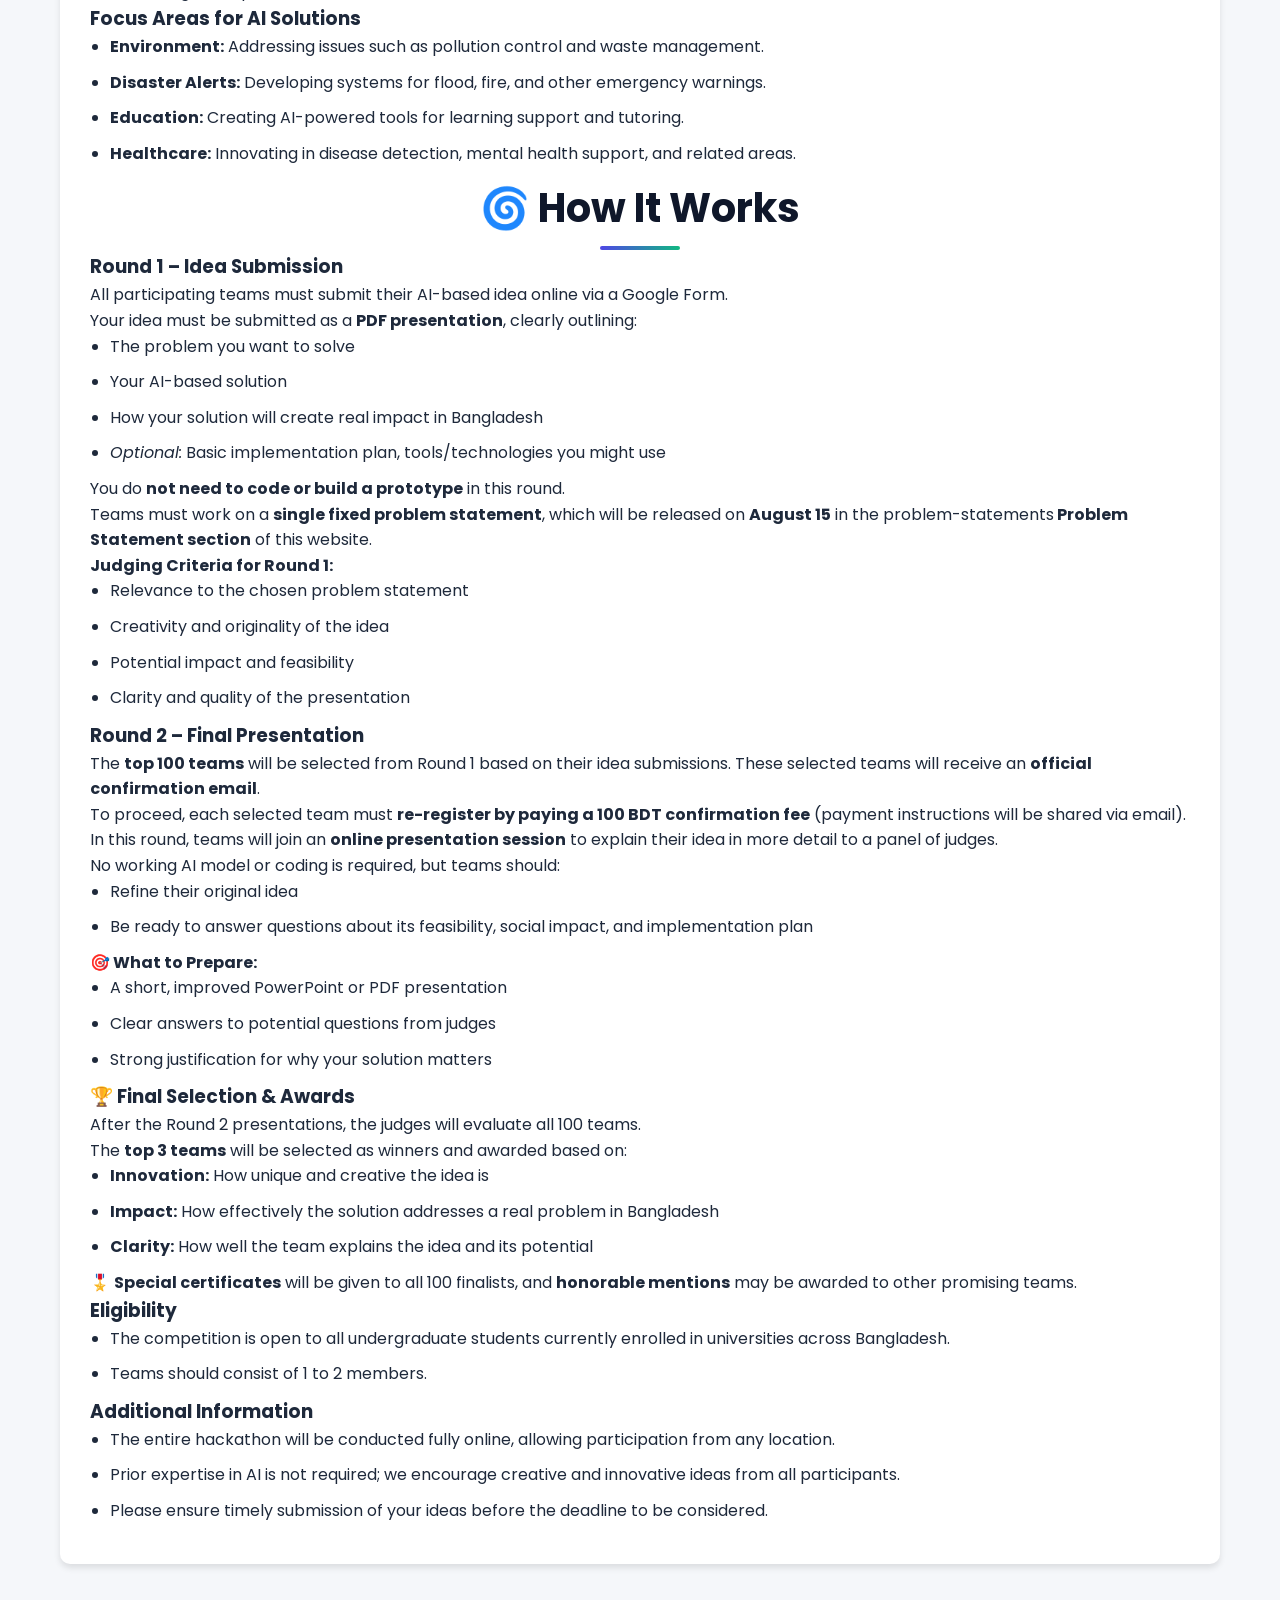
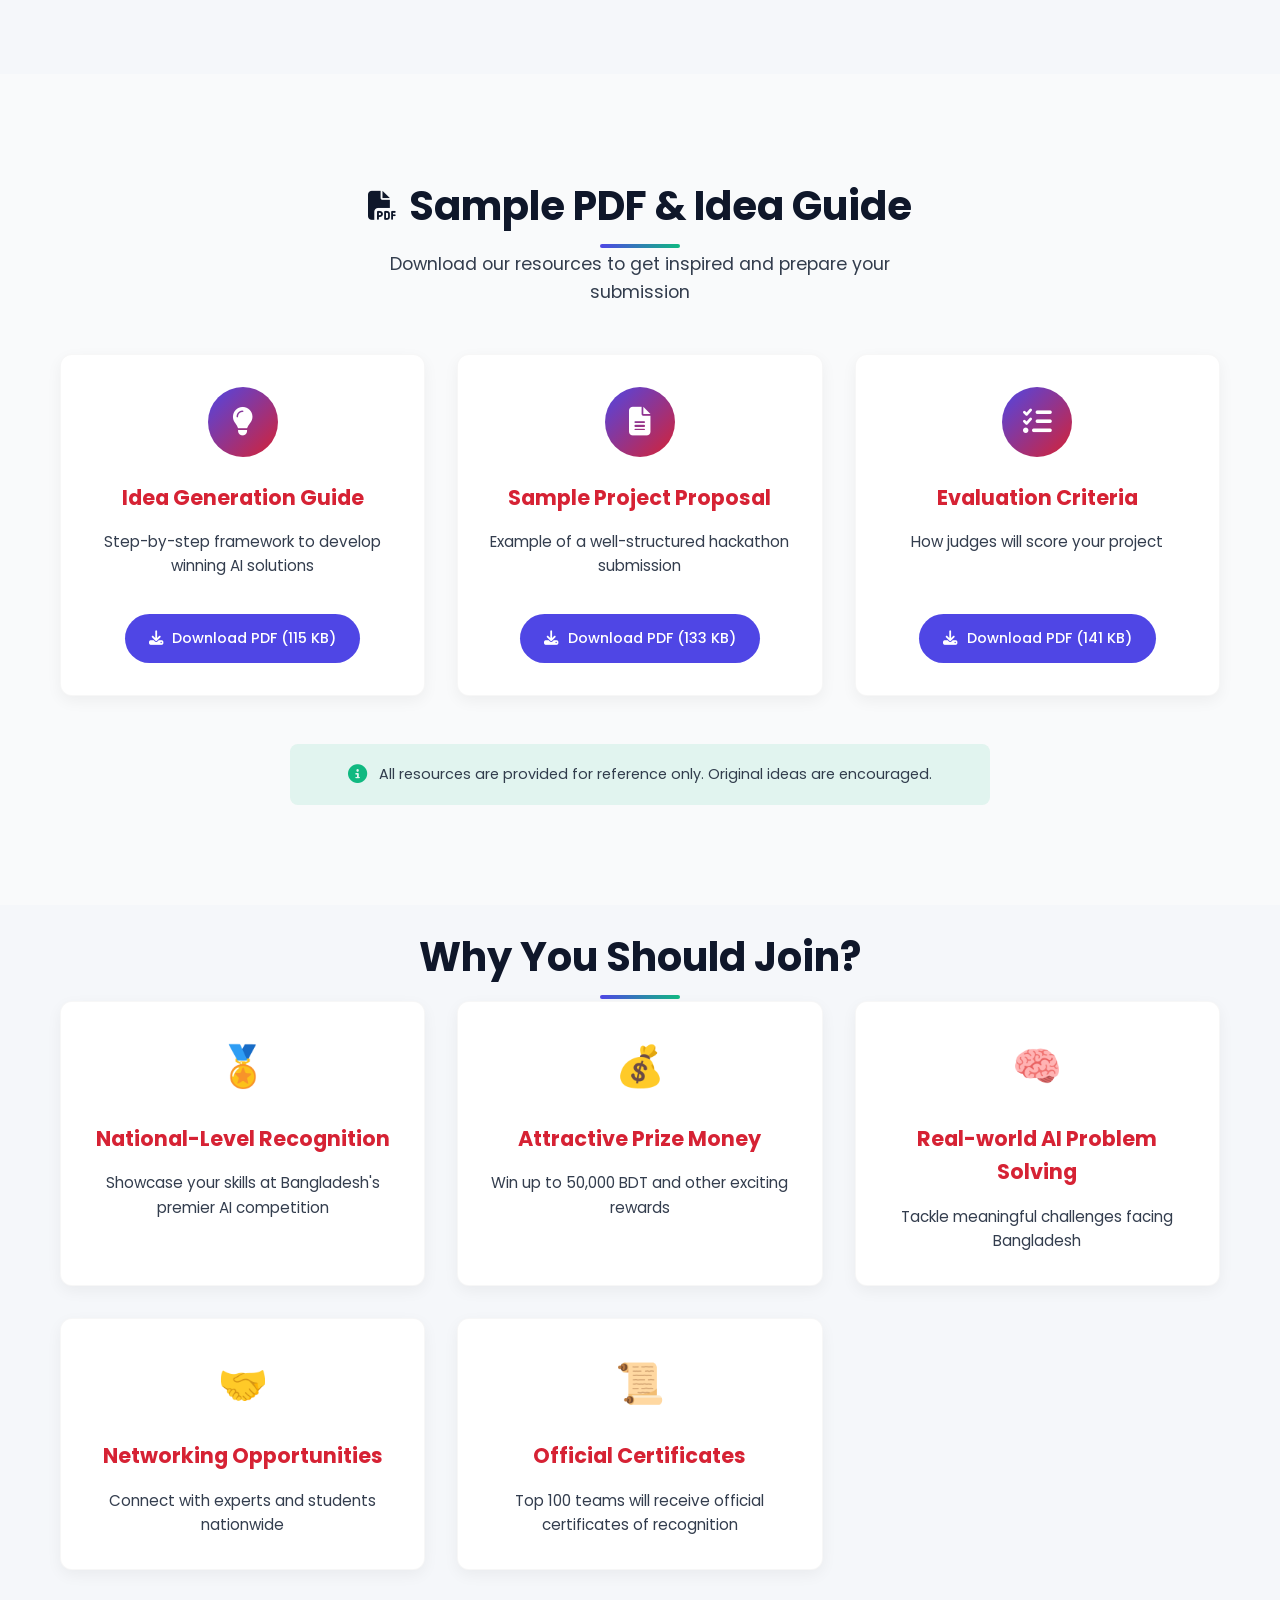
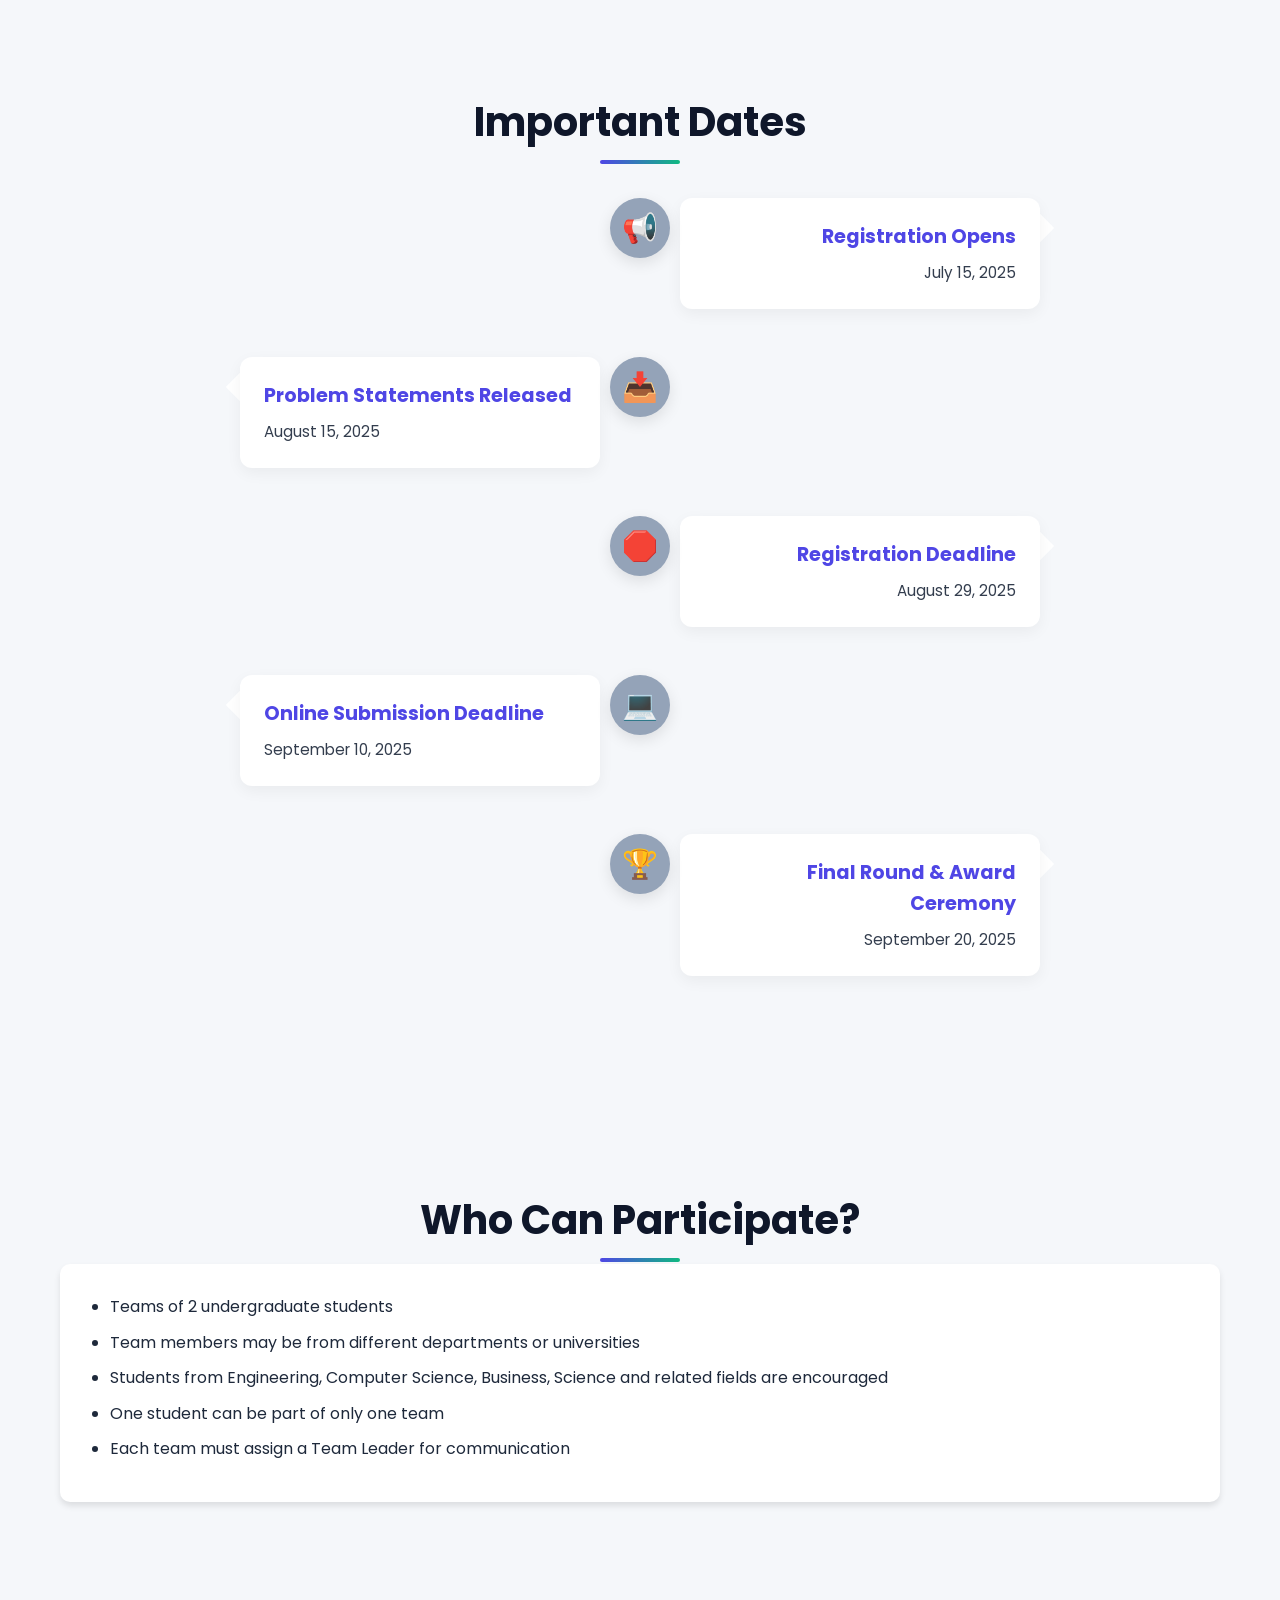
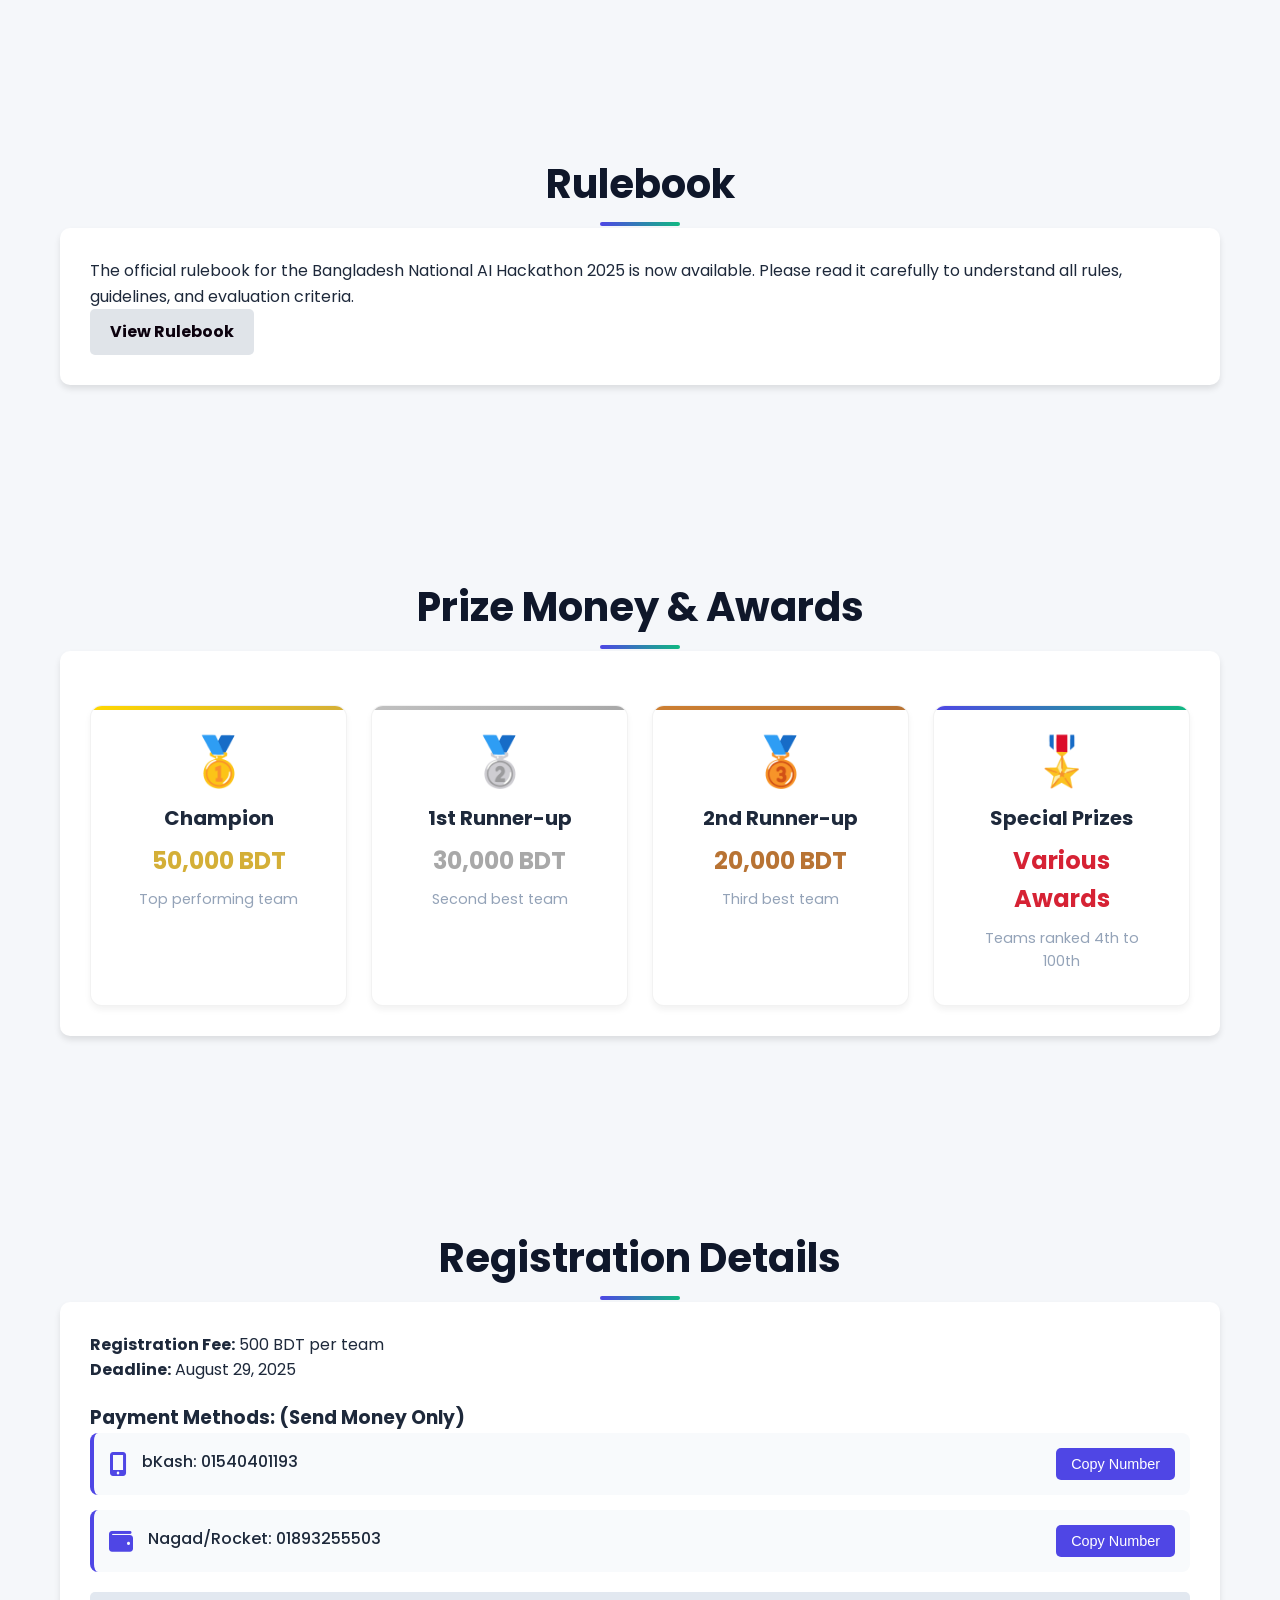
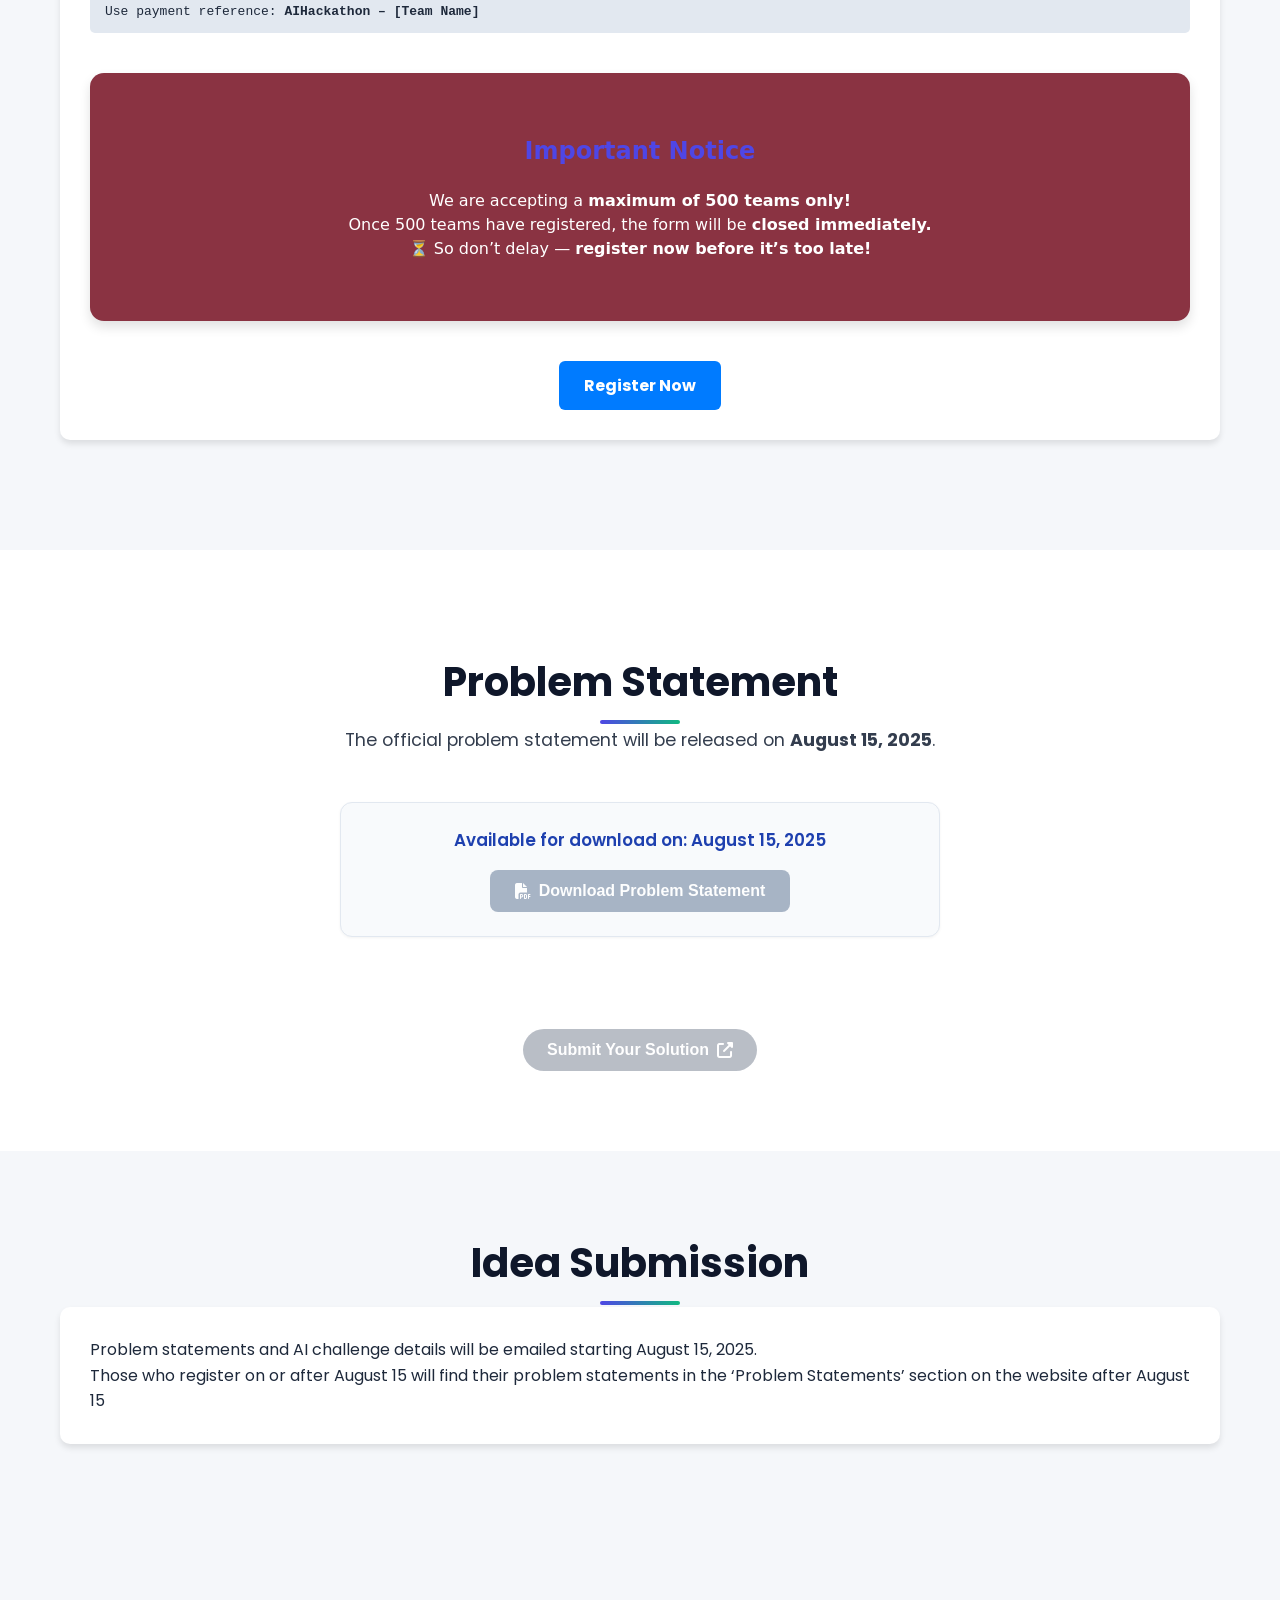
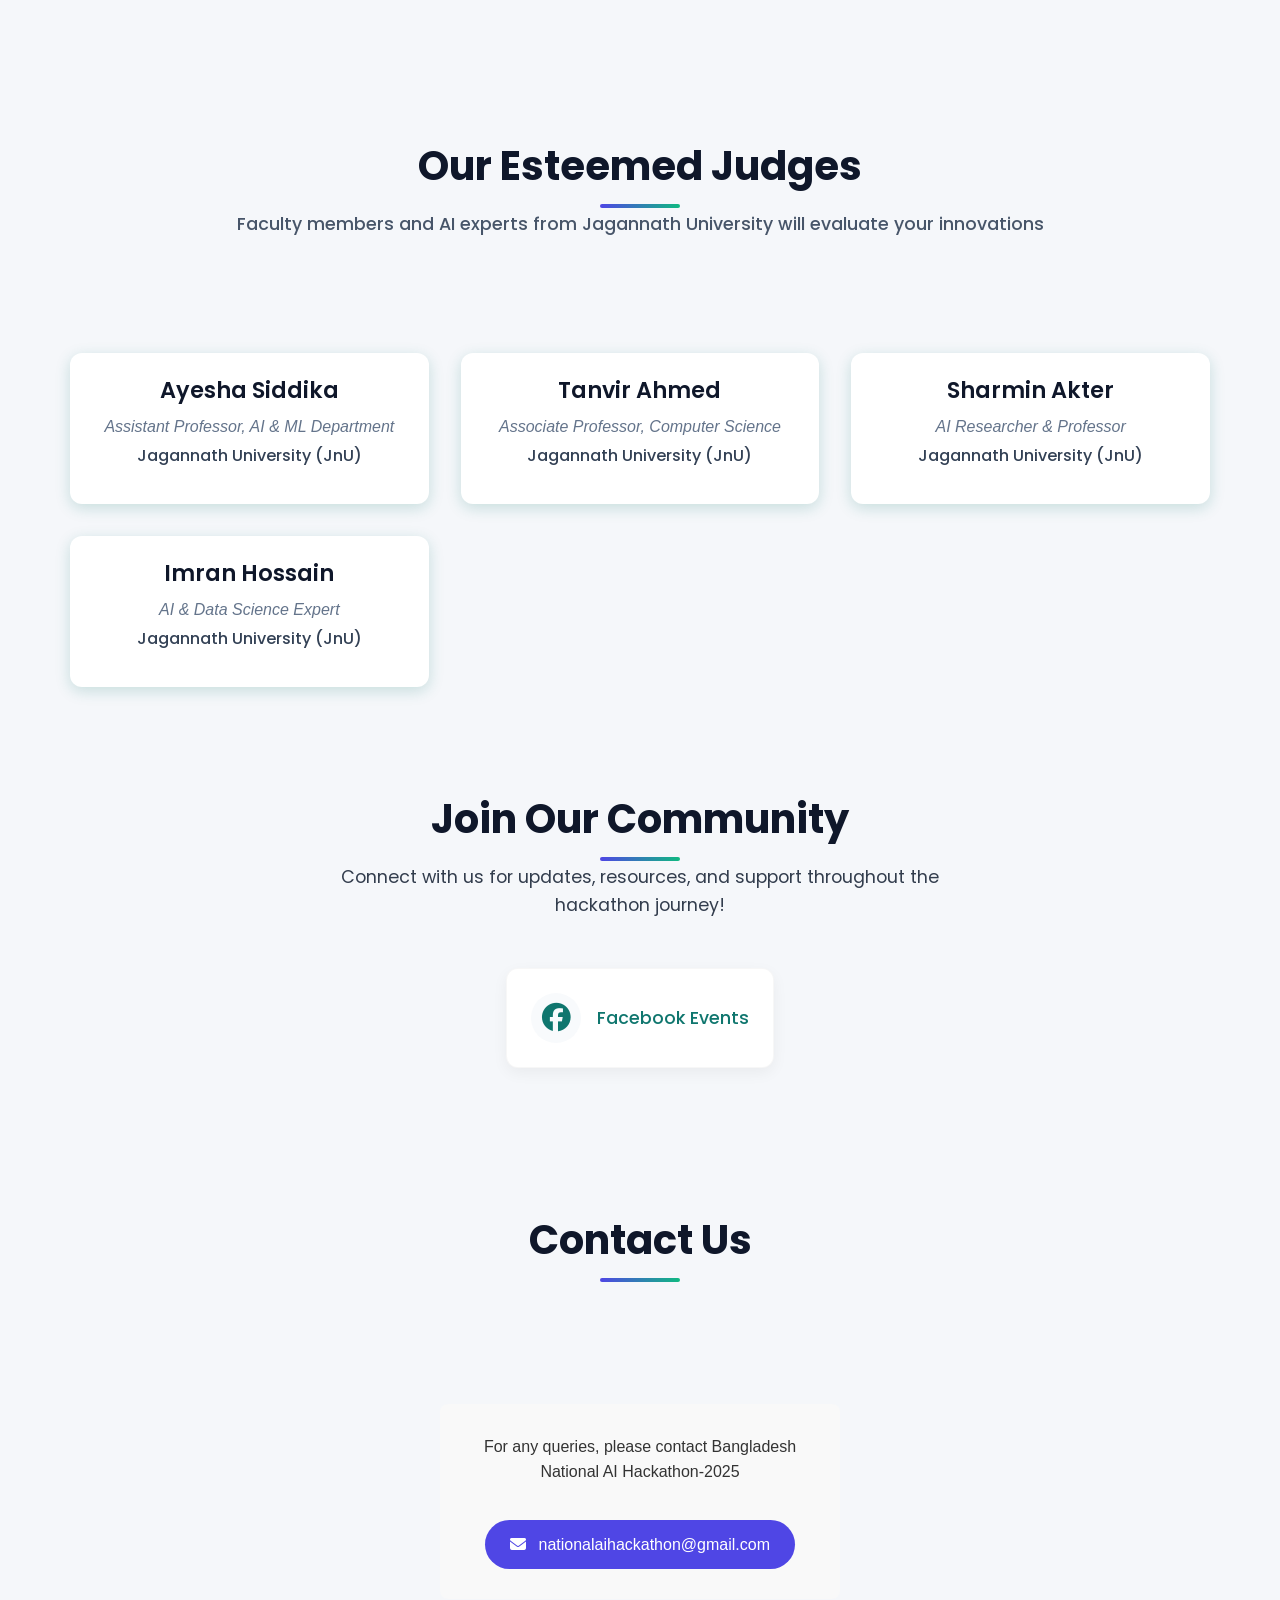
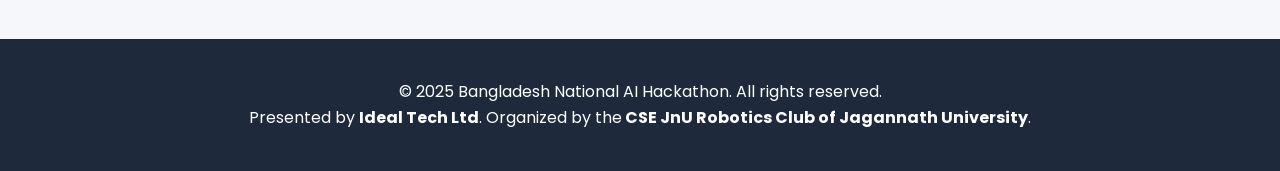
==== commit 6c5ec981: "Update project files" ====
--- a/index.html
+++ b/index.html
@@ -13,8 +13,7 @@
     <link rel="stylesheet" href="https://cdnjs.cloudflare.com/ajax/libs/font-awesome/6.4.0/css/all.min.css">
 
 </head>
-<body> 
-
+   
 
 
 
@@ -36,7 +35,8 @@
    
         <div class="organizers">
         <div class="organizer-container">
-<span><strong>ORGANIZERS</strong></span>
+<span><strong>  <p class="organized-by">Organized by</p>
+</strong></span>
 
             <div class="organizer">
                 <img src="jnu-logo.png" alt="JnU Logo" class="organizer-logo">
@@ -584,6 +584,59 @@
     </section>
 <section class="community-section">
         <div class="container">
+
+
+<section class="judges-section">
+    <div class="container">
+        <h2 class="section-title">Our Esteemed Judges</h2>
+<p class="section-subtitle">Faculty members and AI experts from Jagannath University will evaluate your innovations</p>    </div>
+</section>
+
+       <div class="judges-grid">
+  <!-- Judge 1 -->
+  <div class="judge-card no-photo">
+    <div class="judge-info">
+      <h3>Ayesha Siddika</h3>
+      <p class="judge-title">Assistant Professor, AI & ML Department</p>
+      <p class="judge-org">Jagannath University (JnU)</p>
+    </div>
+  </div>
+
+  <!-- Judge 2 -->
+  <div class="judge-card no-photo">
+    <div class="judge-info">
+      <h3>Tanvir Ahmed</h3>
+      <p class="judge-title">Associate Professor, Computer Science</p>
+      <p class="judge-org">Jagannath University (JnU)</p>
+    </div>
+  </div>
+
+  <!-- Judge 3 -->
+  <div class="judge-card no-photo">
+    <div class="judge-info">
+      <h3>Sharmin Akter</h3>
+      <p class="judge-title">AI Researcher & Professor</p>
+      <p class="judge-org">Jagannath University (JnU)</p>
+    </div>
+  </div>
+
+  <!-- Judge 4 -->
+  <div class="judge-card no-photo">
+    <div class="judge-info">
+      <h3>Imran Hossain</h3>
+      <p class="judge-title">AI & Data Science Expert</p>
+      <p class="judge-org">Jagannath University (JnU)</p>
+    </div>
+  </div>
+</div>
+
+</section>
+
+
+
+
+
+
             <h2 class="section-title">Join Our Community</h2>
             <p class="section-description">Connect with us for updates, resources, and support throughout the hackathon journey!</p>
             
@@ -605,6 +658,12 @@
 
 
 
+
+
+
+
+    
+
     <section>
         <div class="container contact-info">
             <h2 class="section-title">Contact Us</h2>
--- a/styles.css
+++ b/styles.css
@@ -2324,4 +2324,122 @@
         flex-direction: column;
         text-align: center;
     }
-}+}
+
+
+
+
+
+
+
+
+
+
+/* Container */
+.container {
+  max-width: 1200px;
+  margin: auto;
+  padding: 20px;
+}
+
+/* Section title */
+.section-title {
+  font-family: 'Poppins', sans-serif;
+  font-size: 2.5rem;
+  font-weight: 700;
+  color: #0f172a;
+  text-align: center;
+  margin-bottom: 0.3em;
+}
+
+.section-subtitle {
+  text-align: center;
+  font-size: 1.1rem;
+  color: #475569;
+  margin-bottom: 2em;
+  font-weight: 500;
+}
+
+/* Judges grid */
+.judges-grid {
+  display: grid;
+  grid-template-columns: repeat(auto-fit, minmax(280px, 1fr));
+  gap: 2rem;
+  padding: 0 10px;
+}
+
+/* Judge card */
+.judge-card {
+  background: #fff;
+  border-radius: 12px;
+  box-shadow: 0 4px 15px rgba(15, 118, 110, 0.2);
+  overflow: hidden;
+  text-align: center;
+  padding: 20px;
+  transition: transform 0.3s ease;
+}
+
+.judge-card:hover {
+  transform: translateY(-8px);
+}
+
+/* Judge photo */
+.judge-photo img {
+  width: 120px;
+  height: 120px;
+  object-fit: cover;
+  border-radius: 50%;
+  border: 3px solid #0f766e;
+  margin-bottom: 1rem;
+}
+
+/* Judge info */
+.judge-info h3 {
+  font-family: 'Poppins', sans-serif;
+  font-size: 1.4rem;
+  font-weight: 600;
+  color: #0f172a;
+  margin-bottom: 0.3rem;
+}
+
+.judge-title {
+  font-style: italic;
+  color: #64748b;
+  font-weight: 500;
+  margin-bottom: 0.2rem;
+}
+
+.judge-org {
+  color: #334155;
+  font-weight: 500;
+  margin-bottom: 1rem;
+}
+
+/* Social links */
+.social-links {
+  display: flex;
+  justify-content: center;
+  gap: 15px;
+}
+
+.social-links a {
+  color: #0f766e;
+  font-size: 1.3rem;
+  transition: color 0.3s;
+}
+
+.social-links a:hover {
+  color: #14b8a6;
+}
+
+/* Responsive tweaks */
+@media (max-width: 480px) {
+  .judge-photo img {
+    width: 100px;
+    height: 100px;
+  }
+  
+  .section-title {
+    font-size: 2rem;
+  }
+}
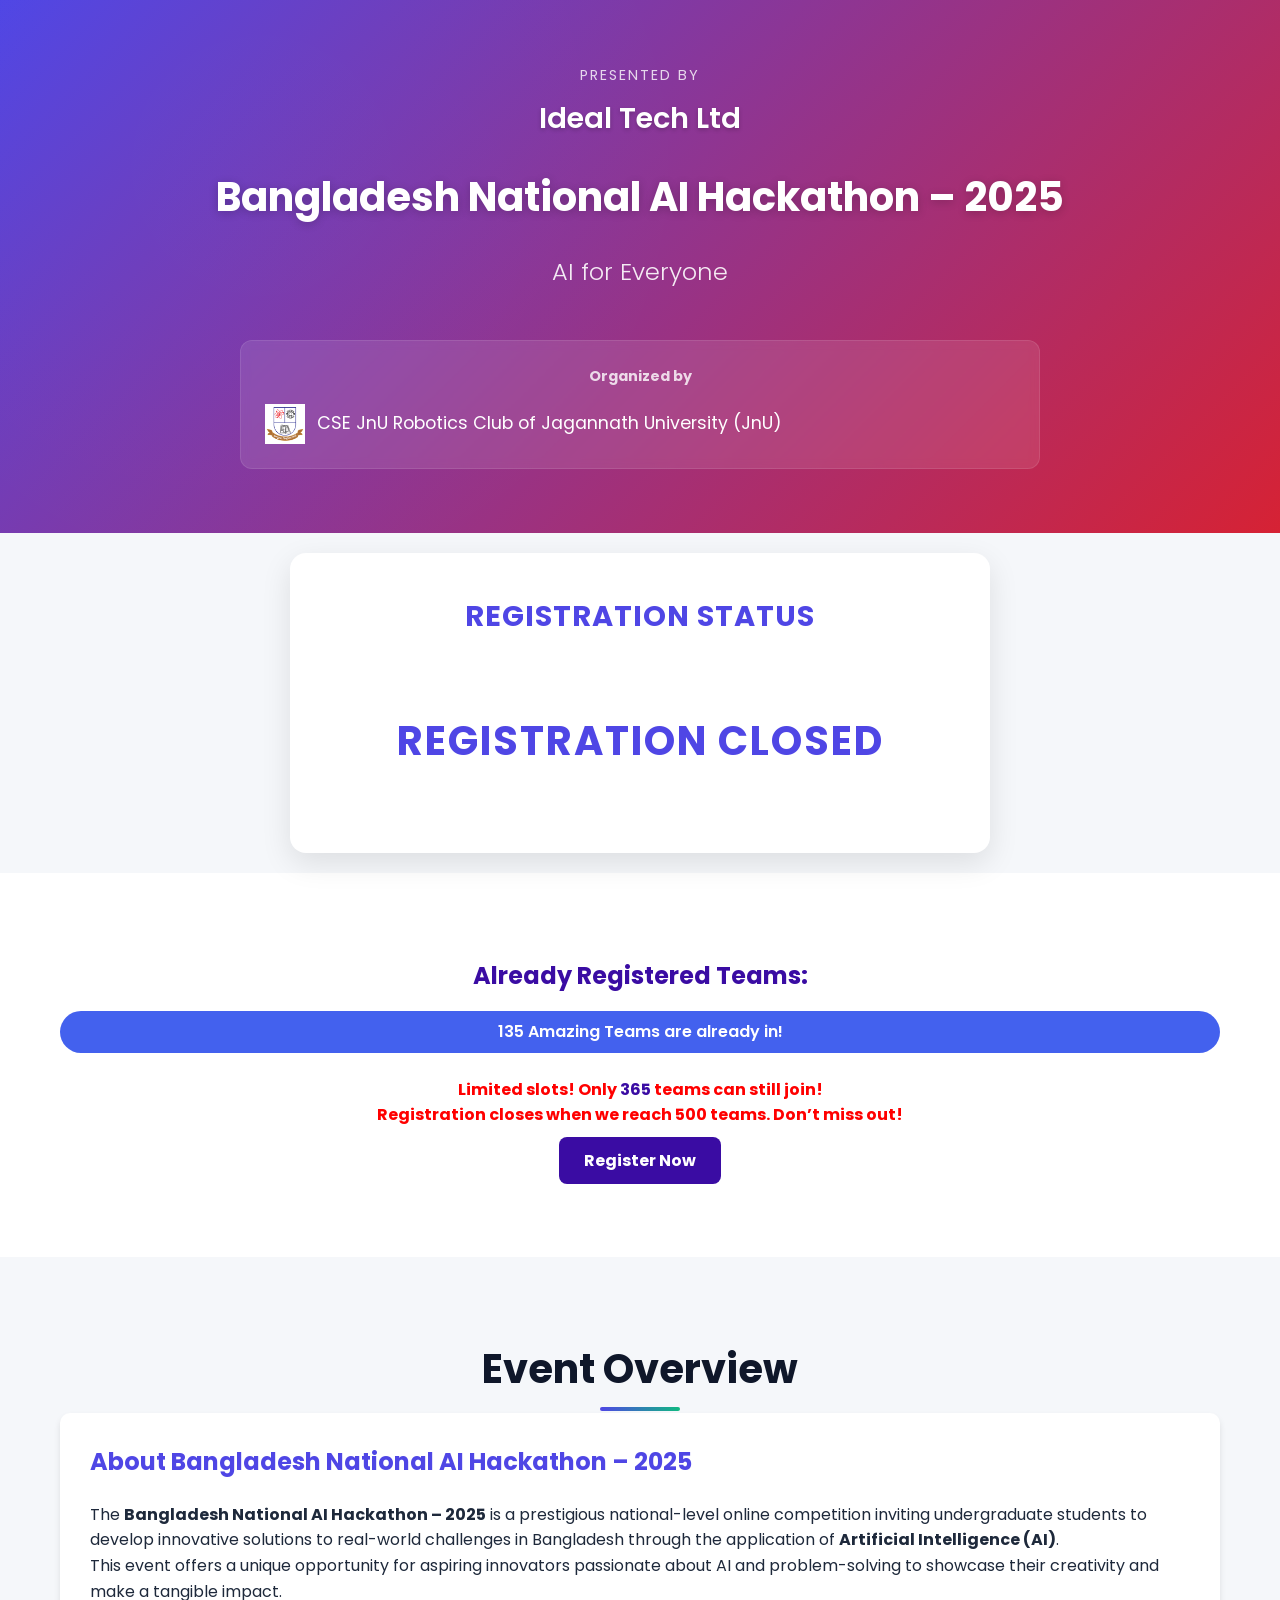
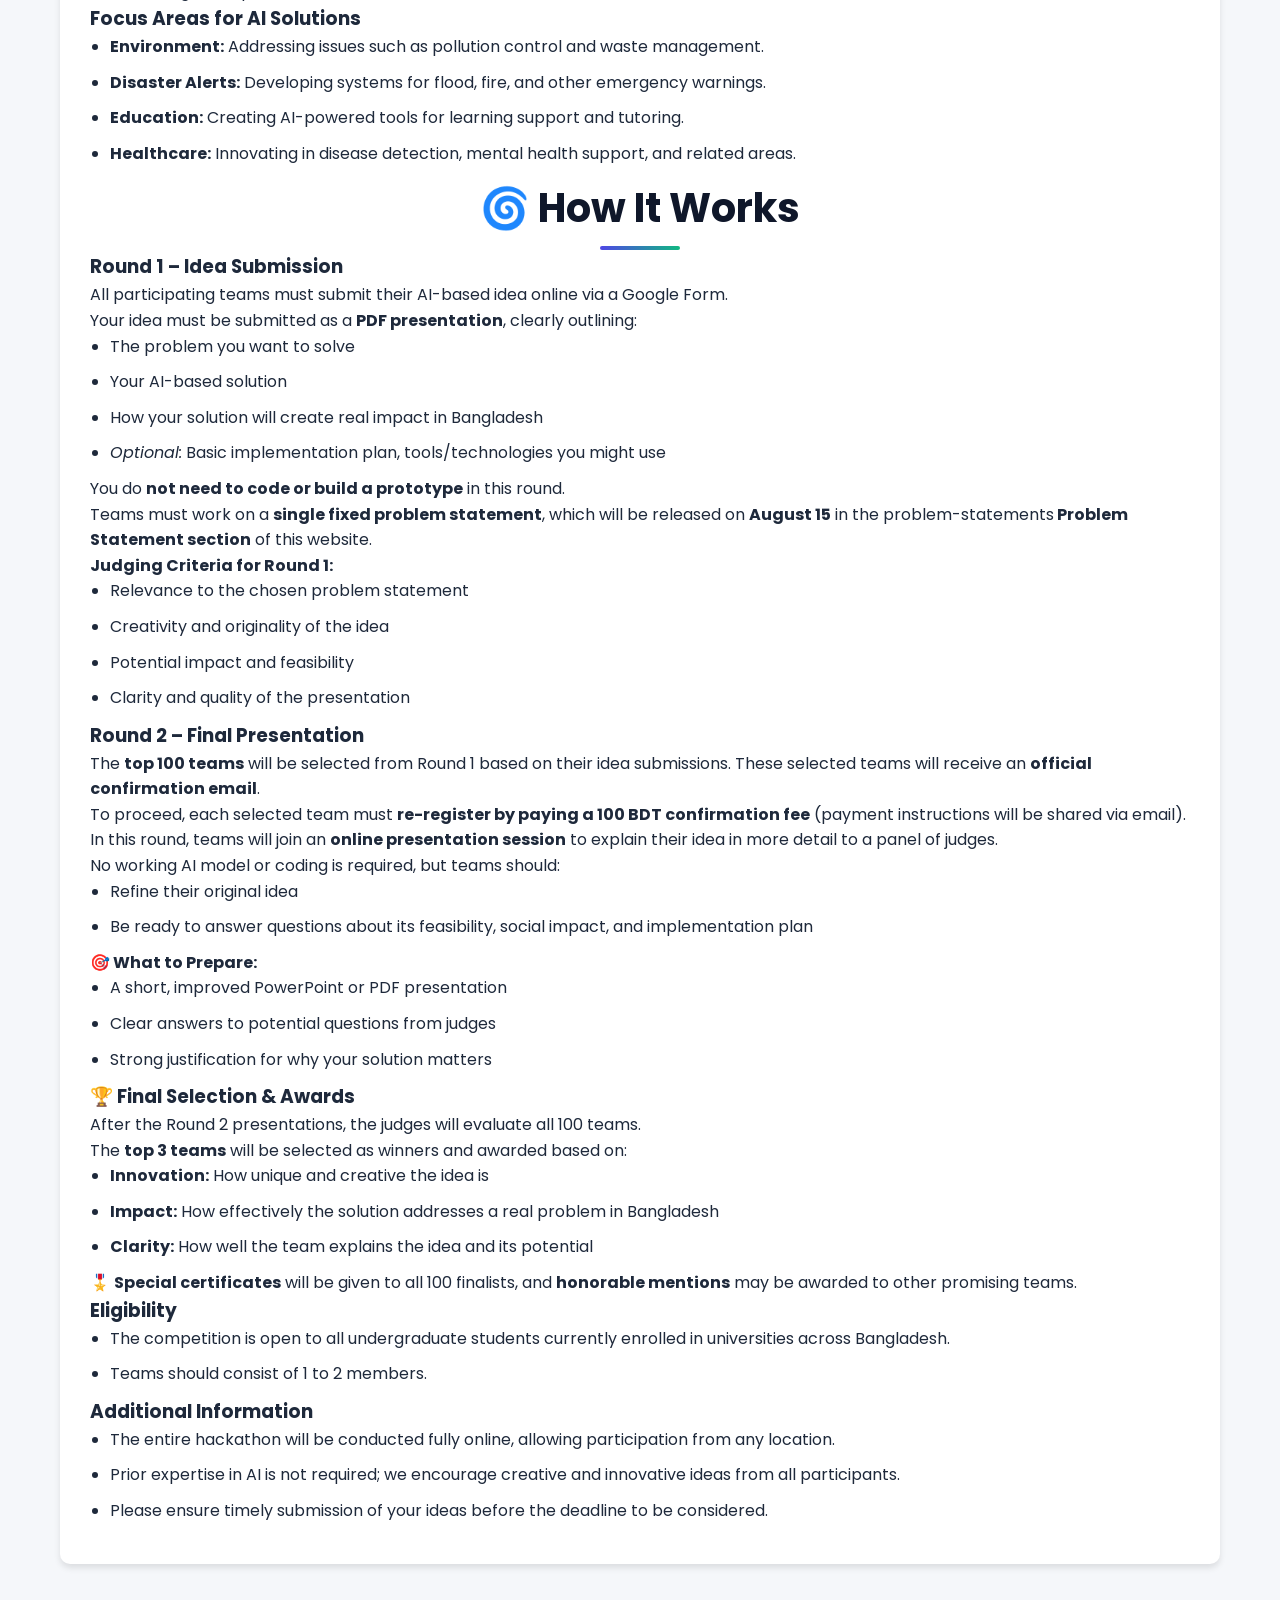
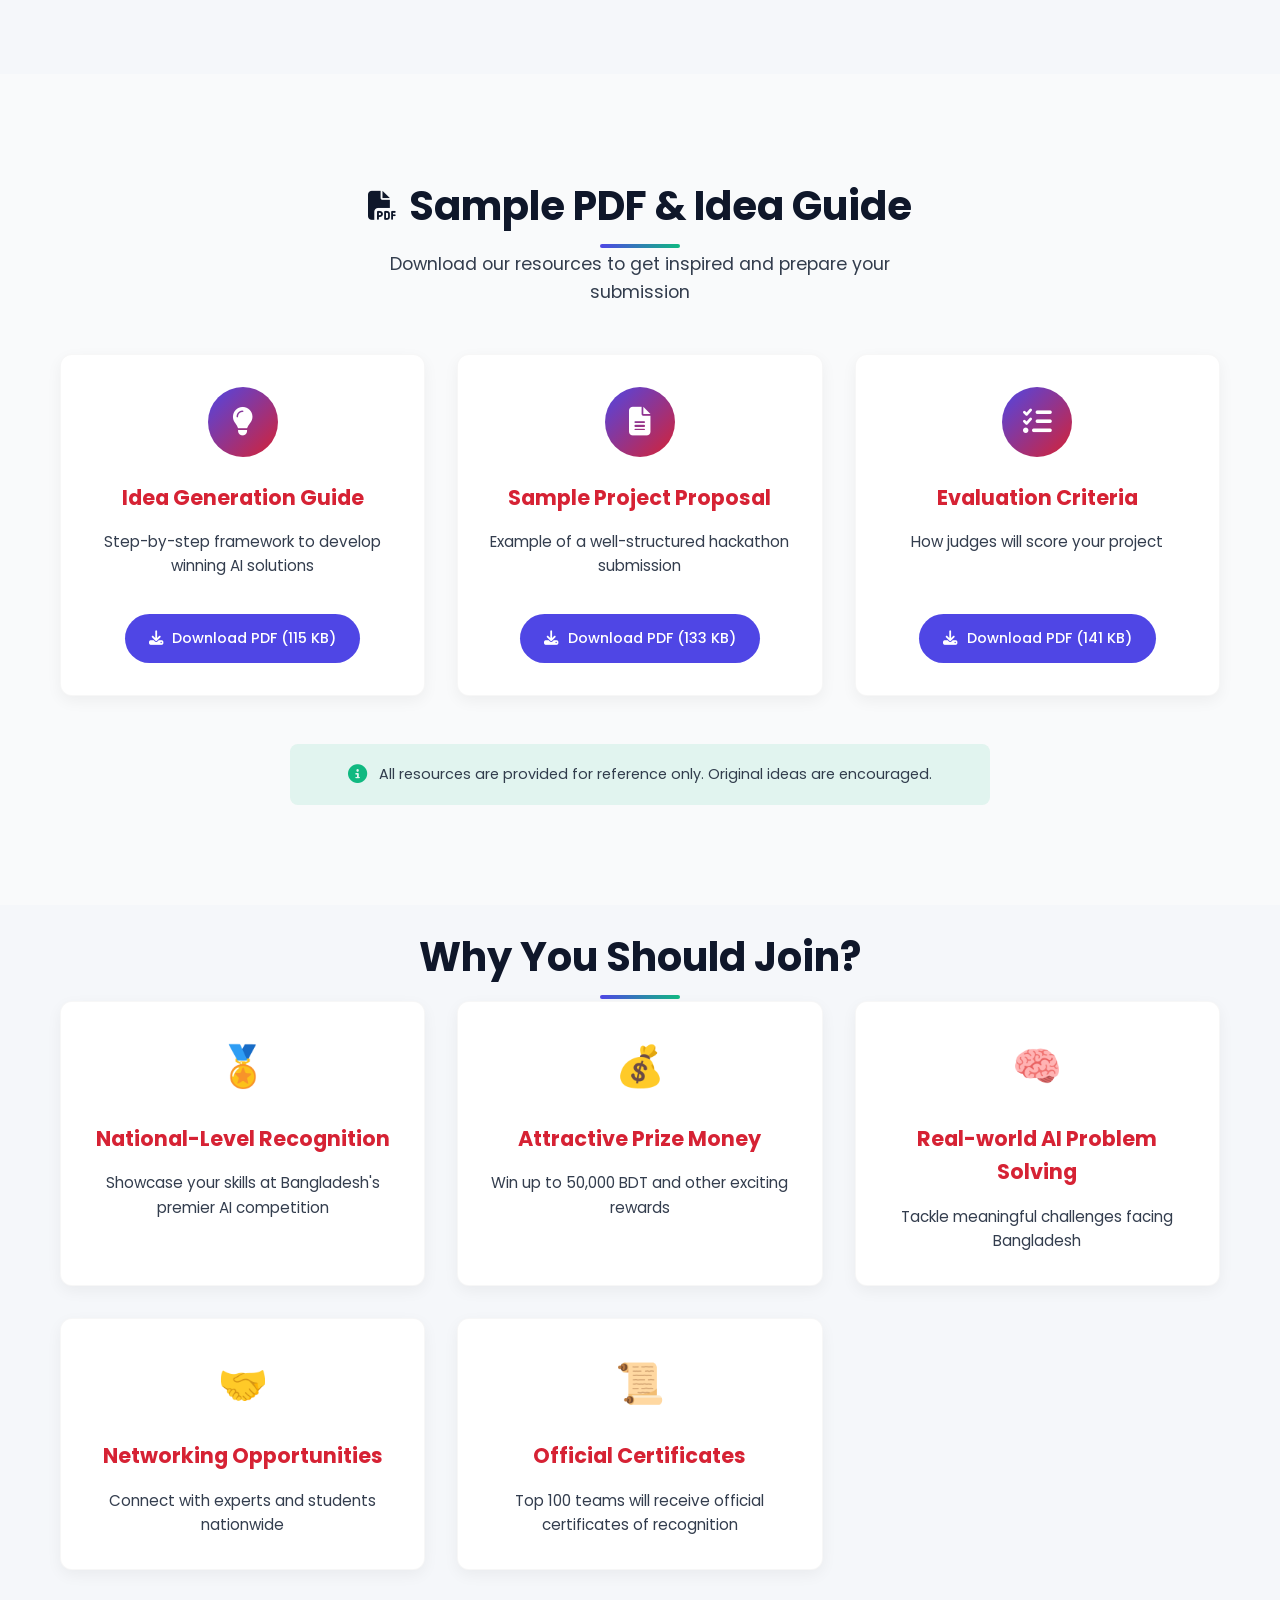
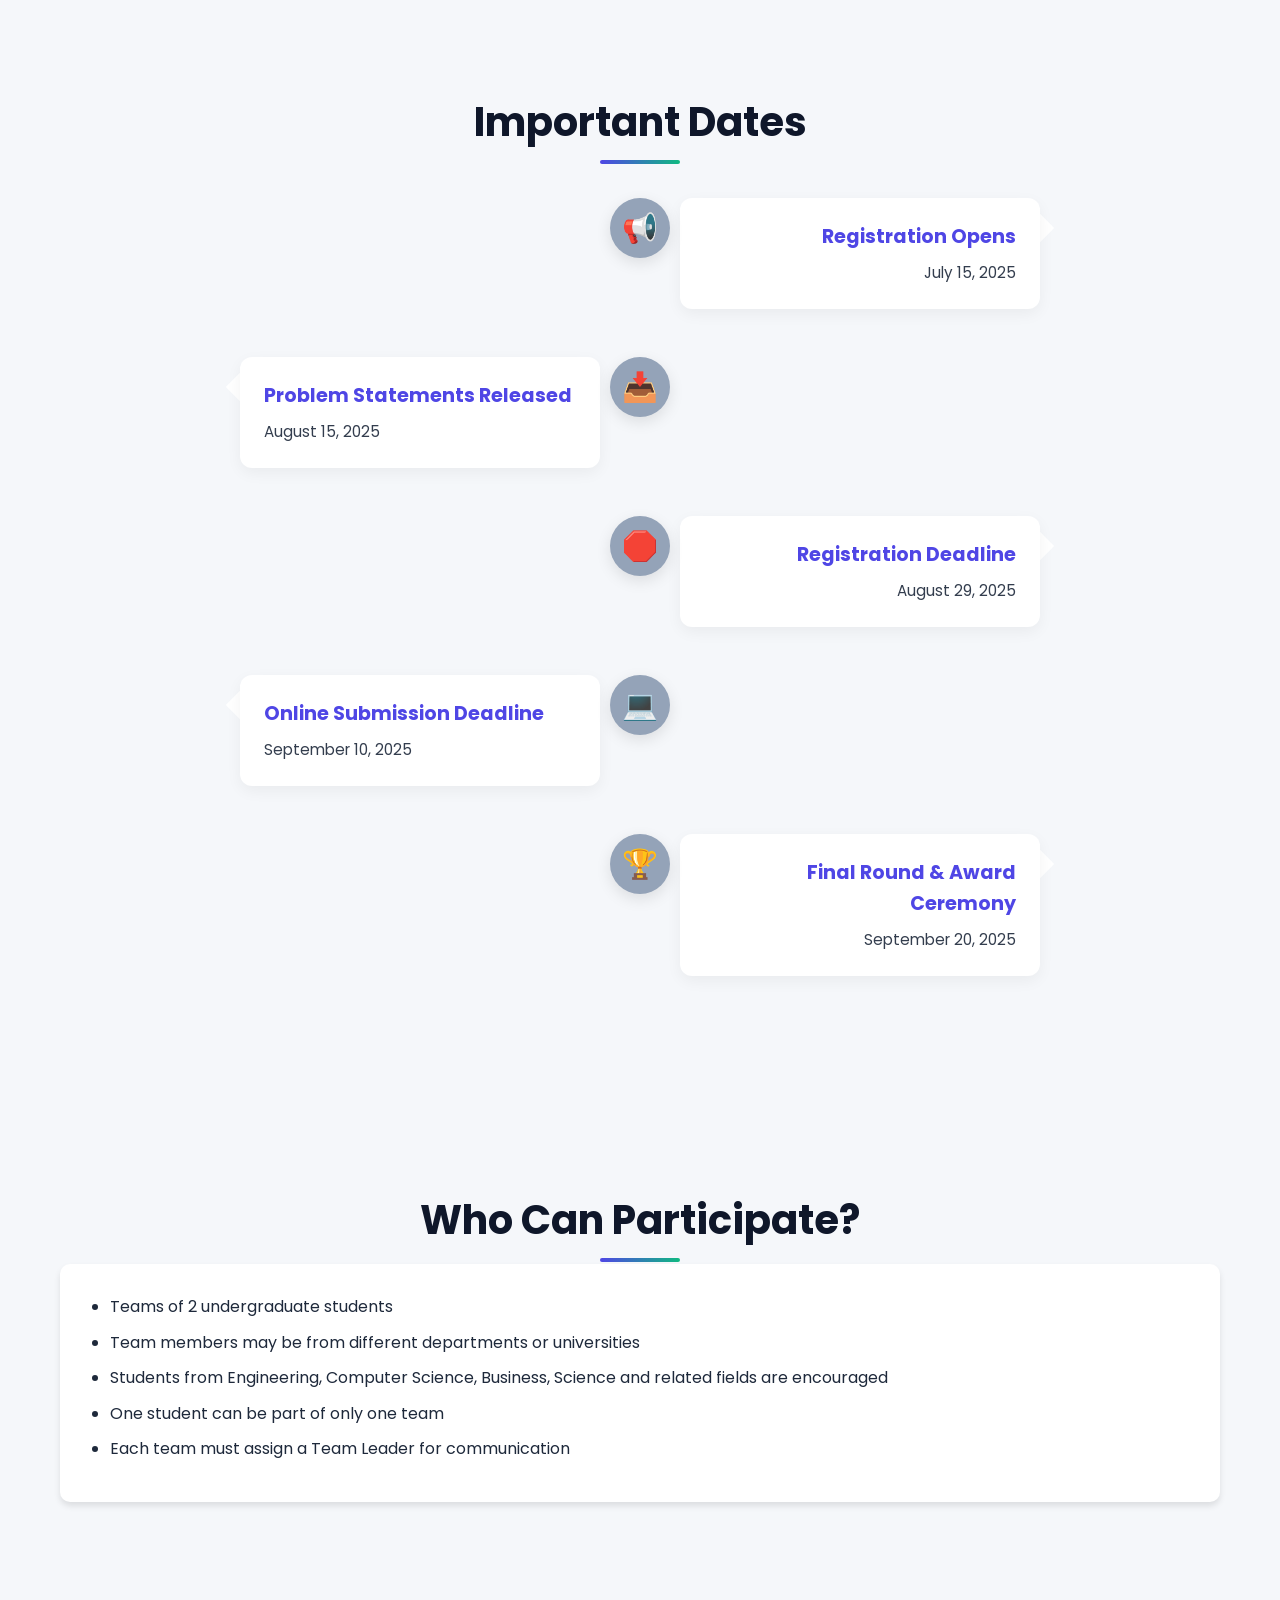
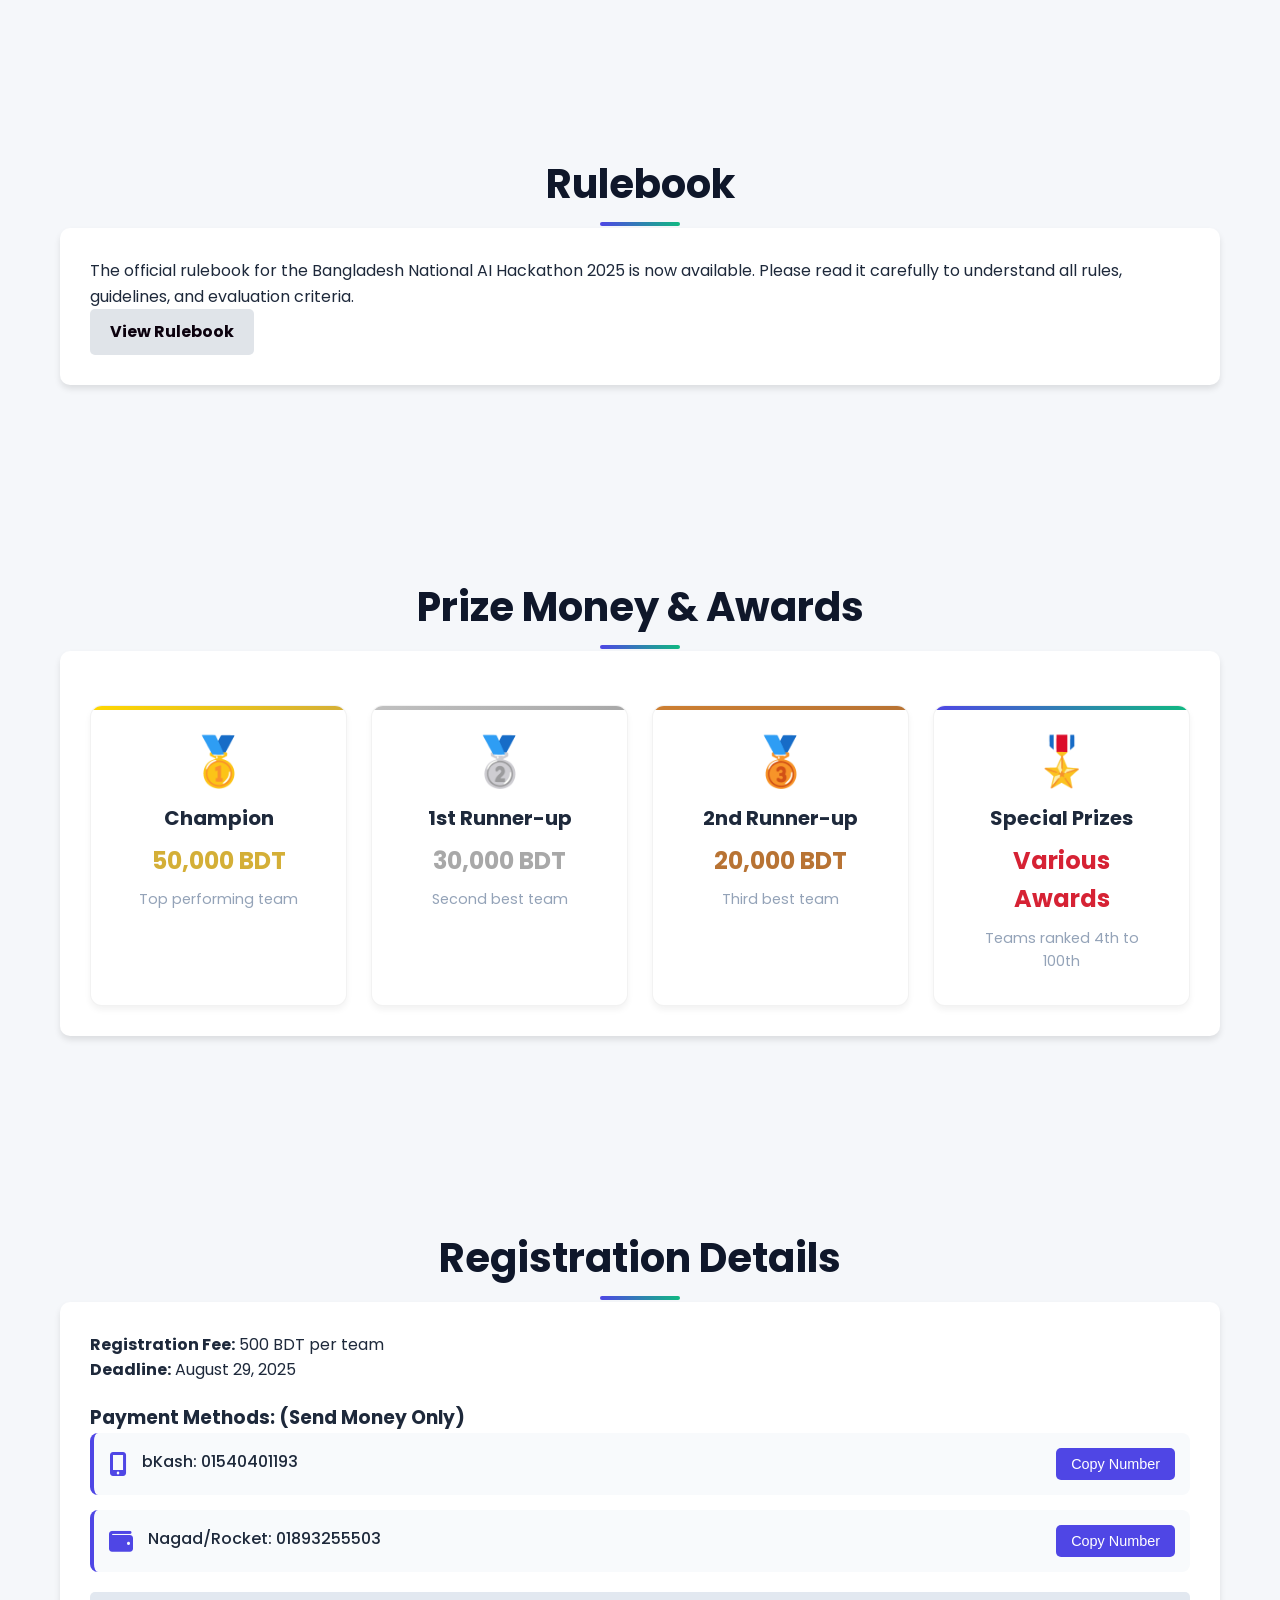
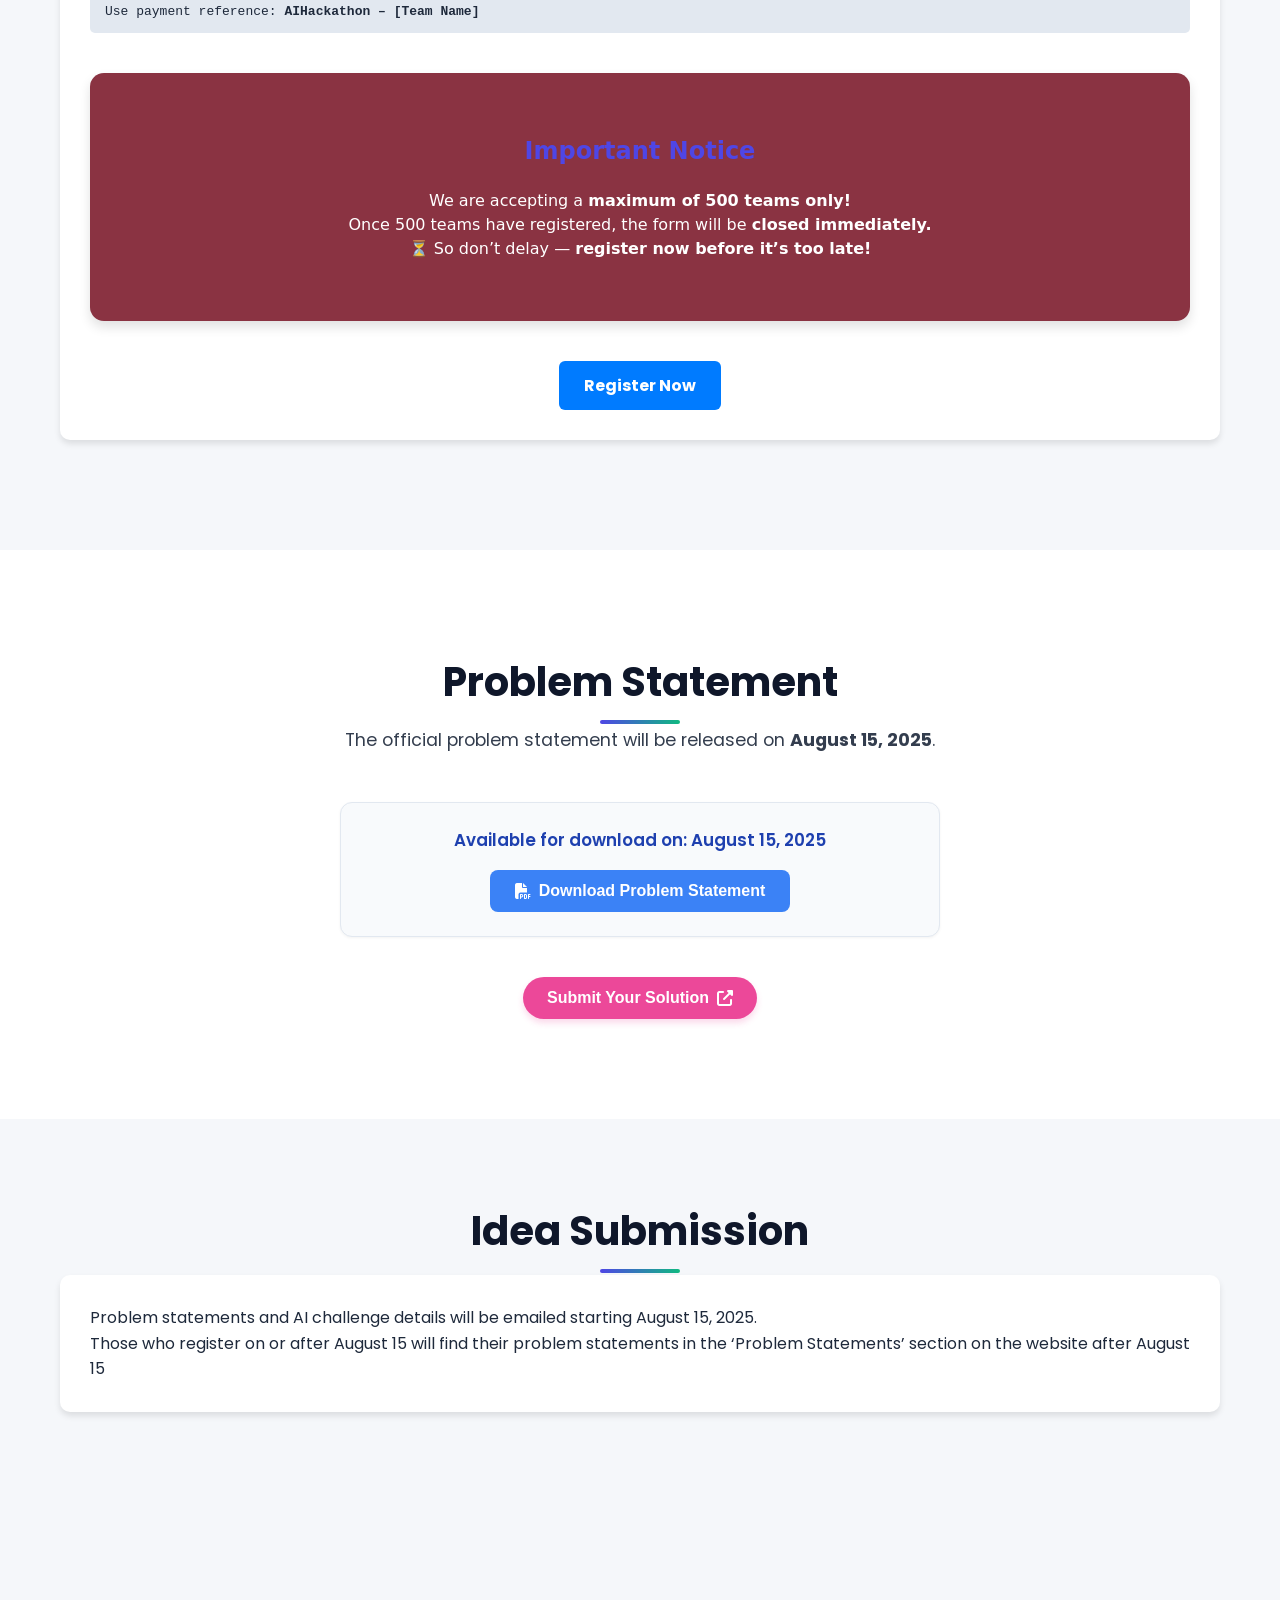
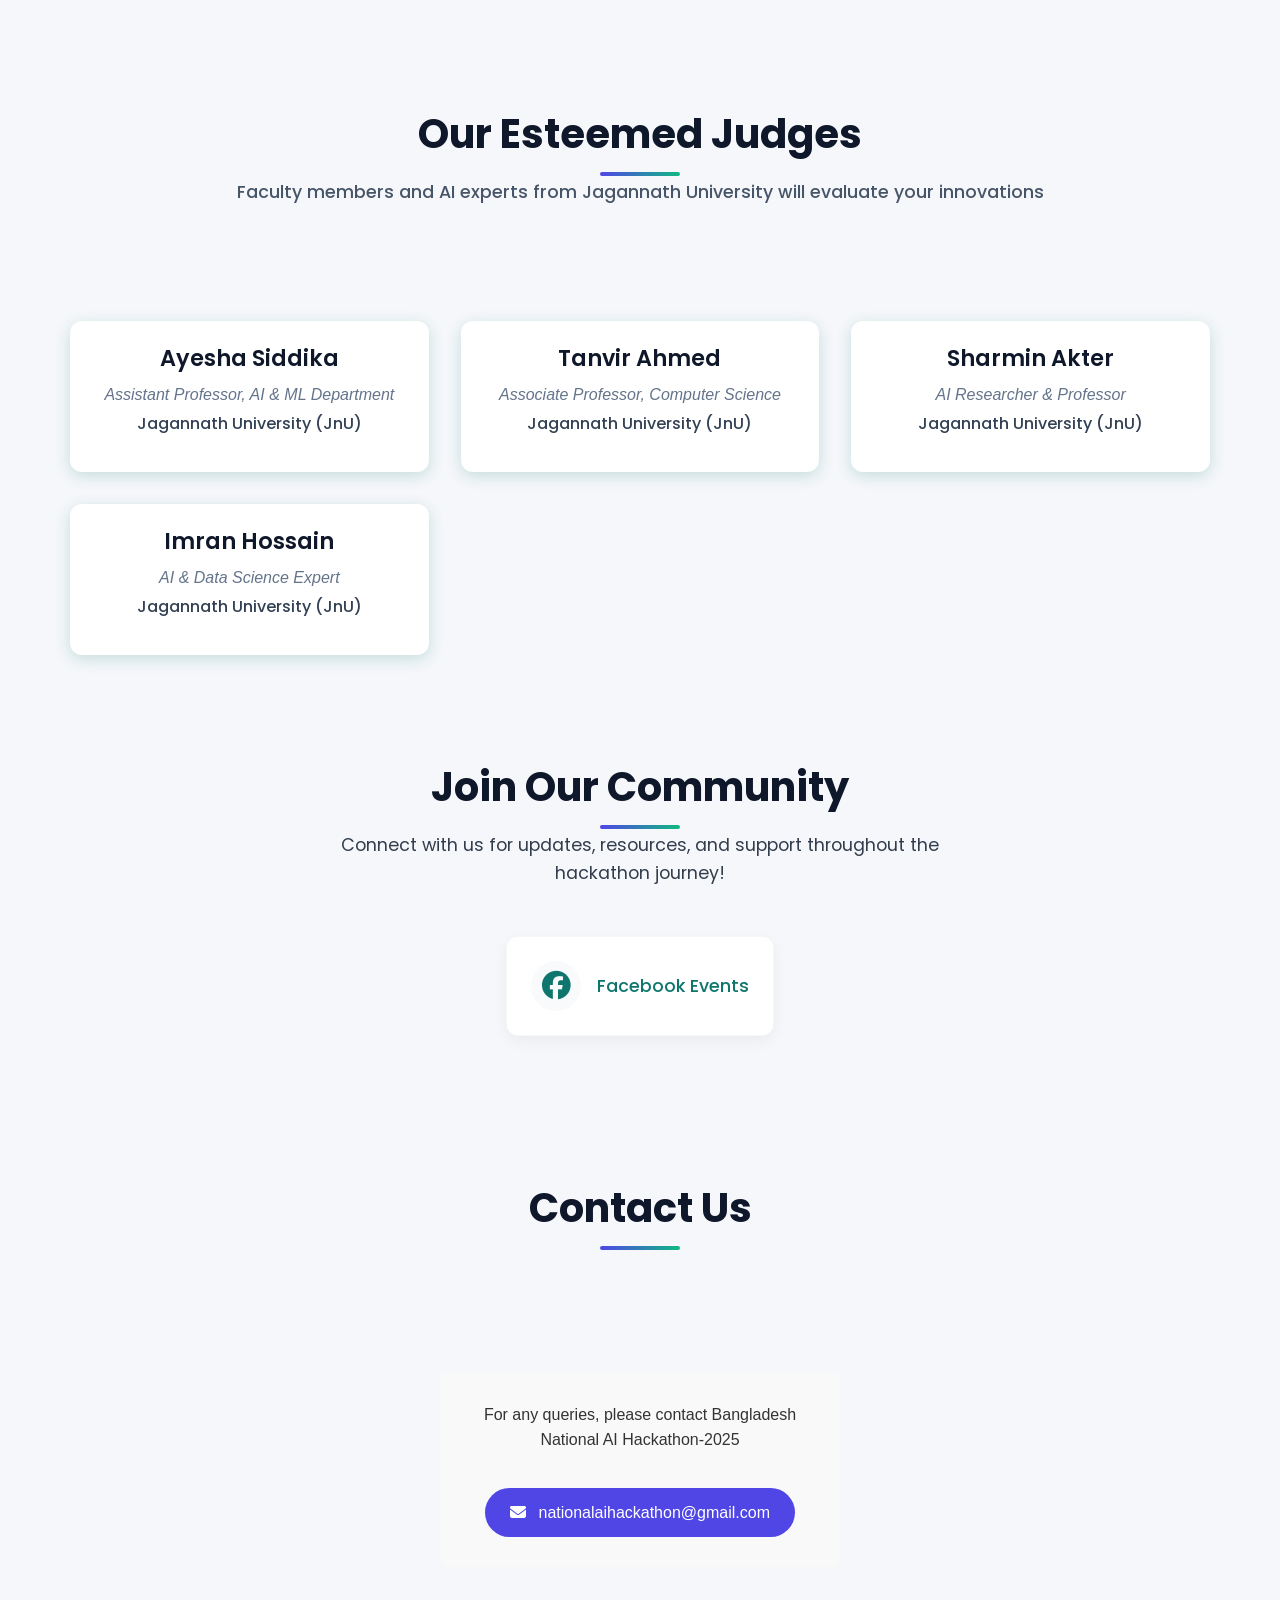
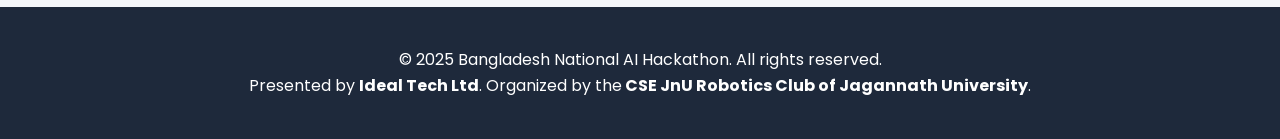
==== commit dc3dbe5e: "Update project files" ====
--- a/index.html
+++ b/index.html
@@ -532,44 +532,30 @@
         </div>
     </div>
 </section>
-
-
-
-
+ 
+ 
+ 
 <section class="problem-statements">
-        <div class="container">
-            <h2 class="section-title">Problem Statement</h2>
-            <p class="section-description">
-                The official problem statement will be released on <strong>August 15, 2025</strong>.
-            </p>
-            
-
-
-
-                        <div class="download-area">
-                            <p class="release-date">Available for download on: August 15, 2025</p>
-
-
-<button class="download-button" disabled>
-    
-                                <i class="fas fa-file-pdf"></i> Download Problem Statement
-                            </button>
-                        </div>
-                    </div>
-                </div>
-            </div>
-           <div class="cta-container">
-
-
-<button class="submit-button" disabled>
-
-
+  <div class="container">
+    <h2 class="section-title">Problem Statement</h2>
+    <p class="section-description">
+      The official problem statement will be released on <strong>August 15, 2025</strong>.
+    </p>
+    <div class="download-area">
+      <p class="release-date">Available for download on: August 15, 2025</p>
+      <button class="download-button" disabled>
+        <i class="fas fa-file-pdf"></i> Download Problem Statement
+      </button>
+    </div>
+
+    <div class="cta-container">
+      <button class="submit-button" disabled>
         Submit Your Solution
         <i class="fas fa-external-link-alt"></i>
-    </button>
-</div>
-        </div>
-    </section>
+      </button>
+    </div>
+  </div>
+</section>
 
 
 
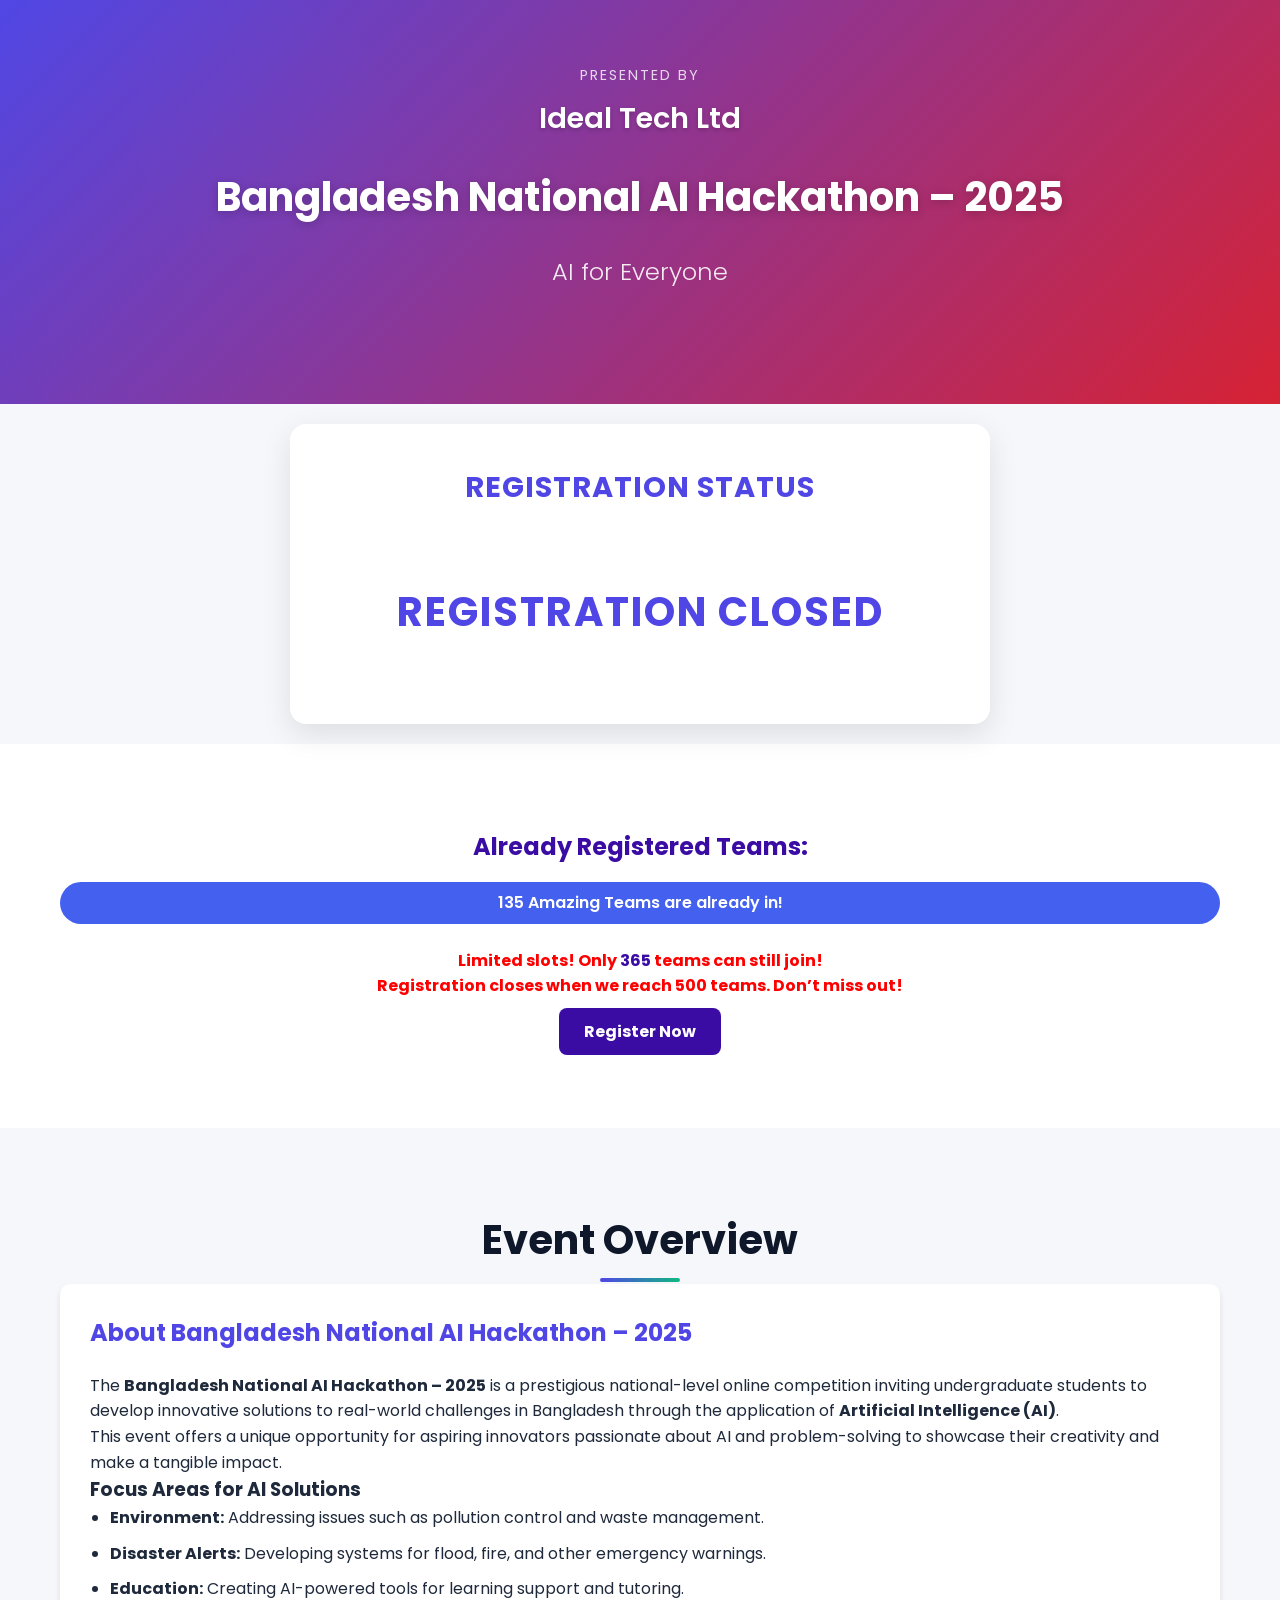
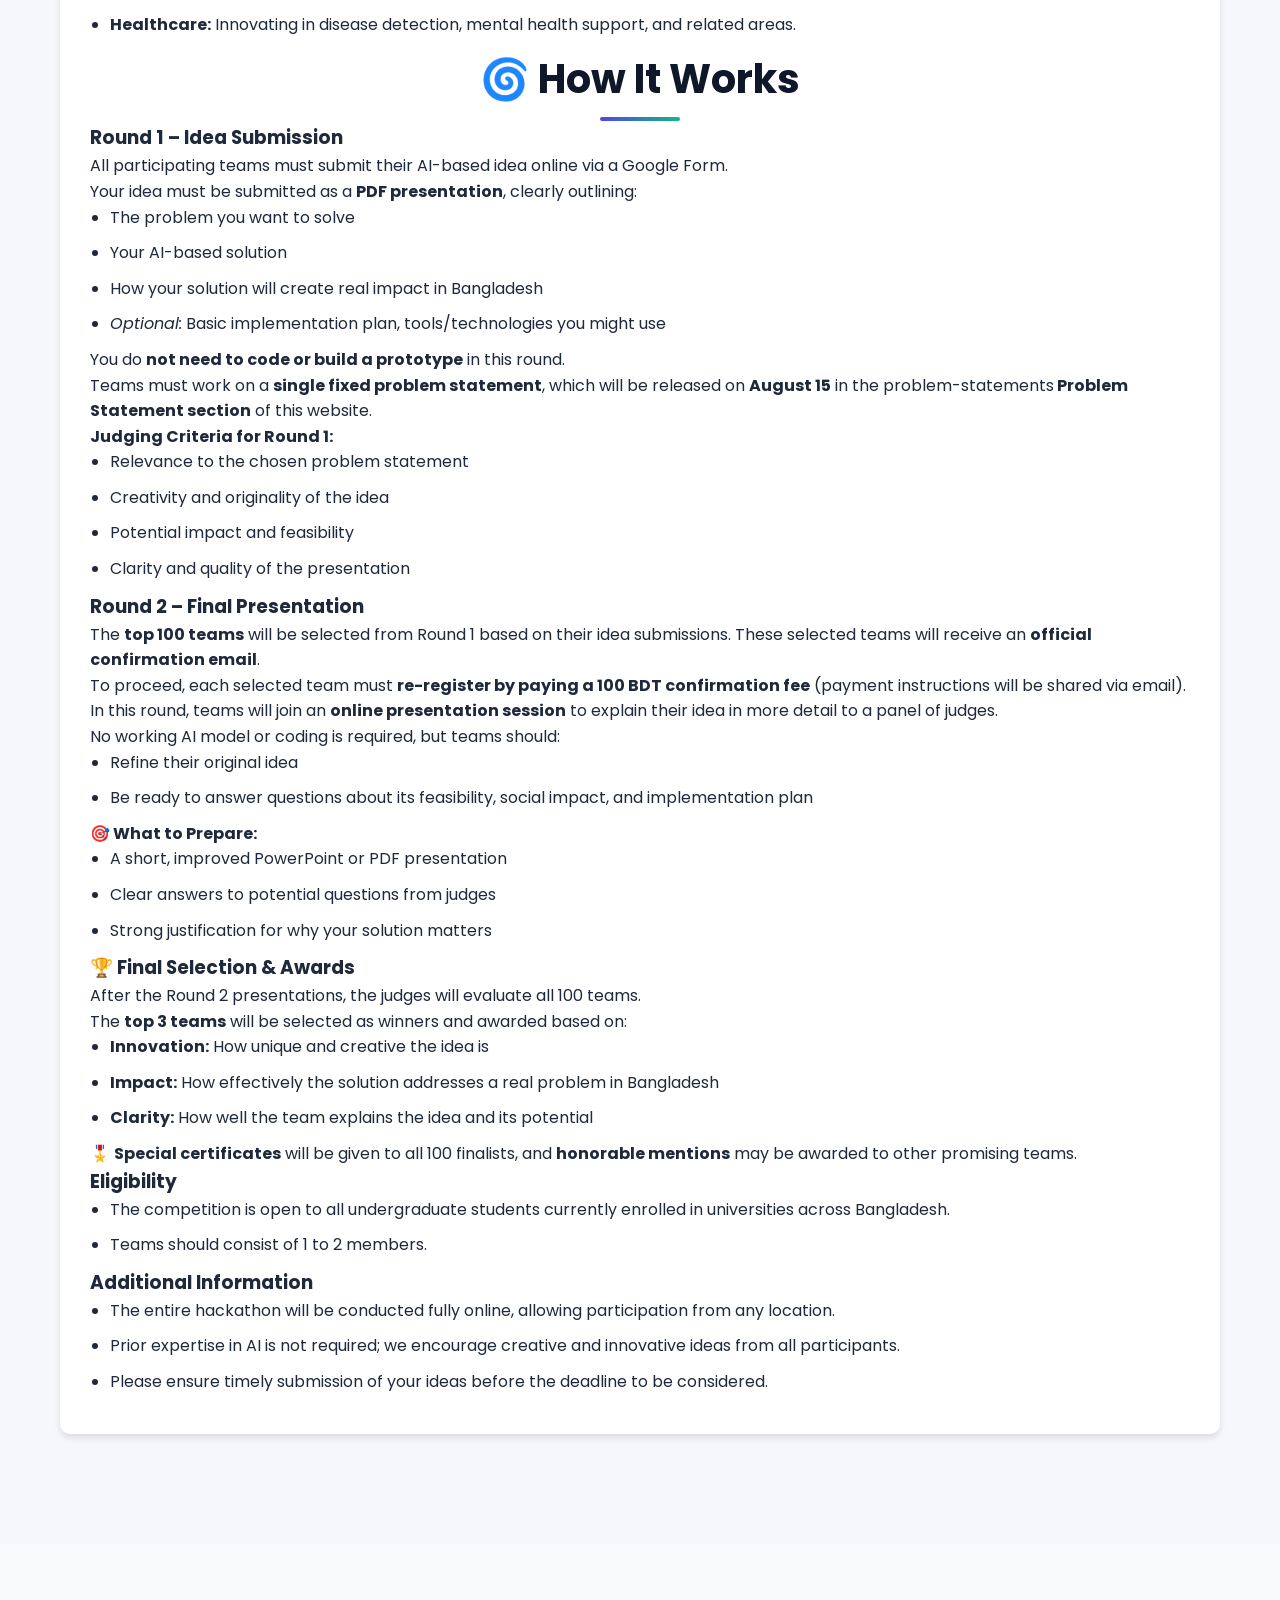
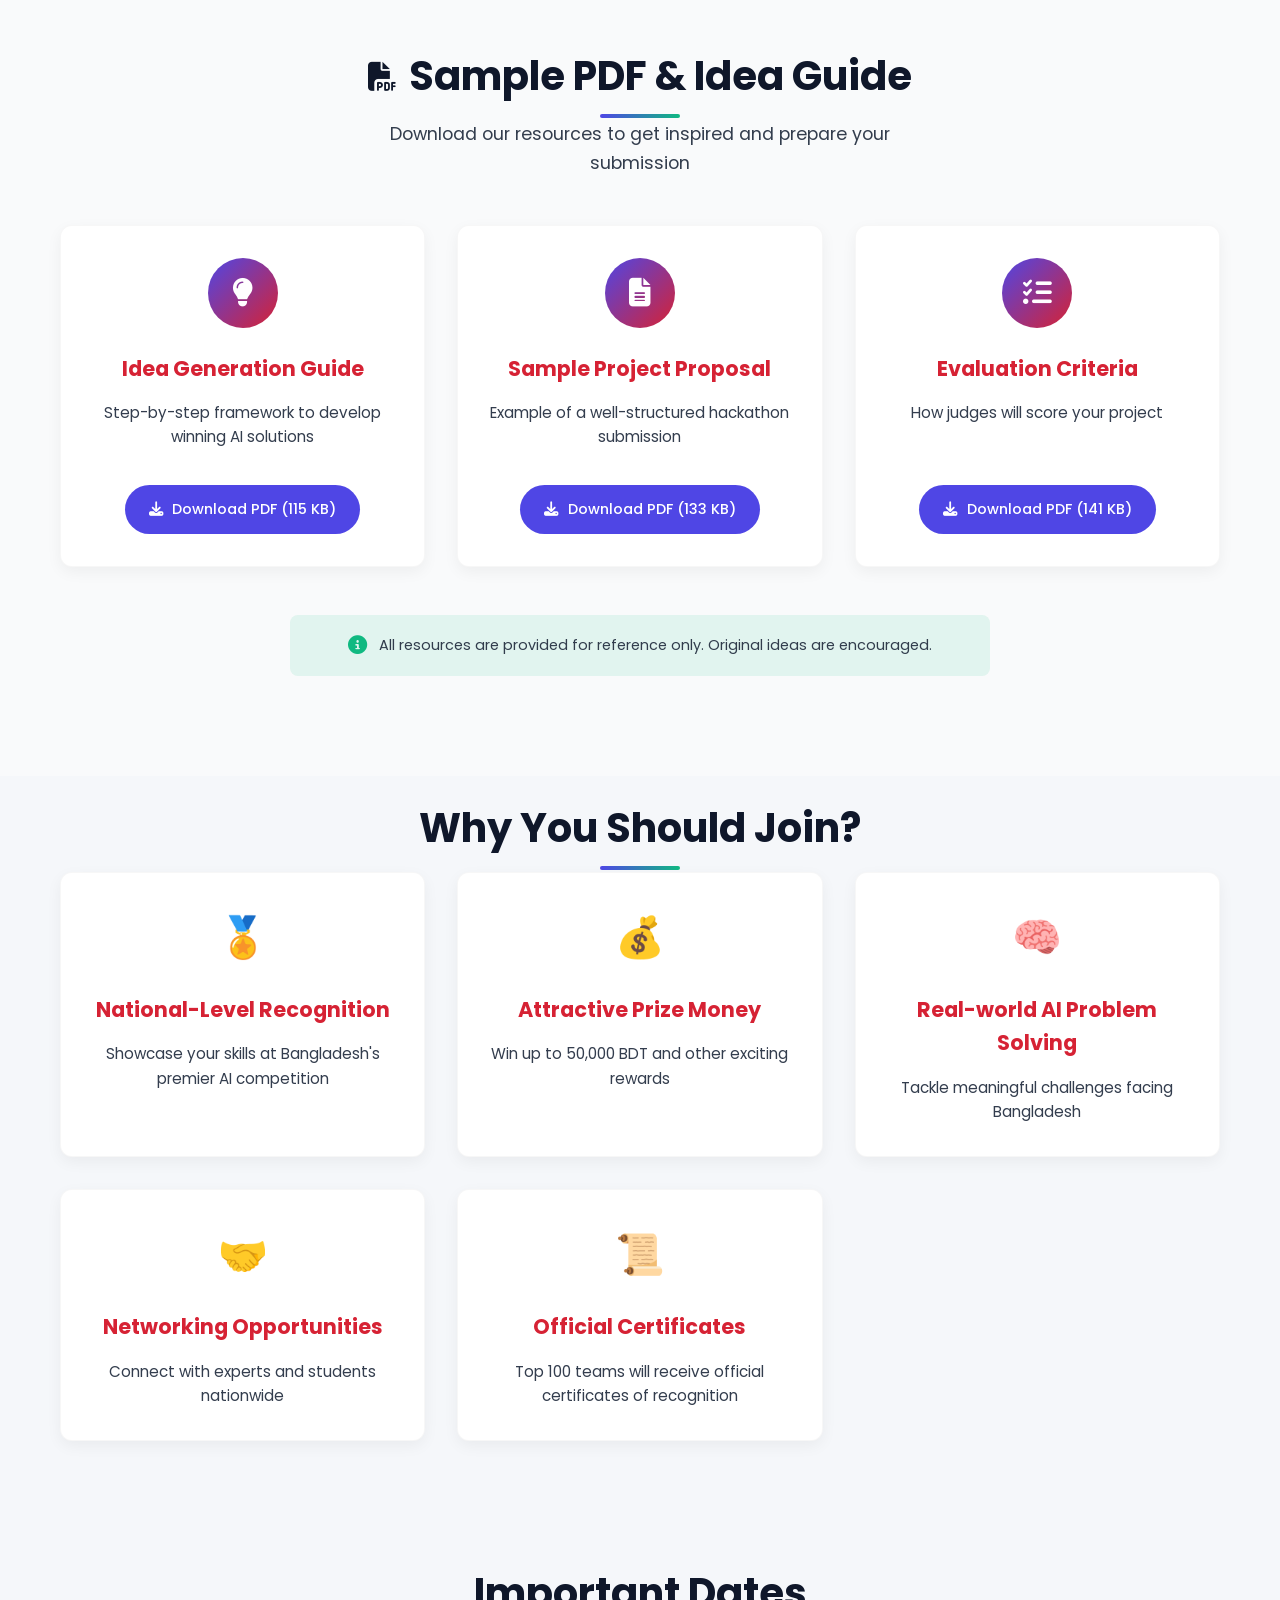
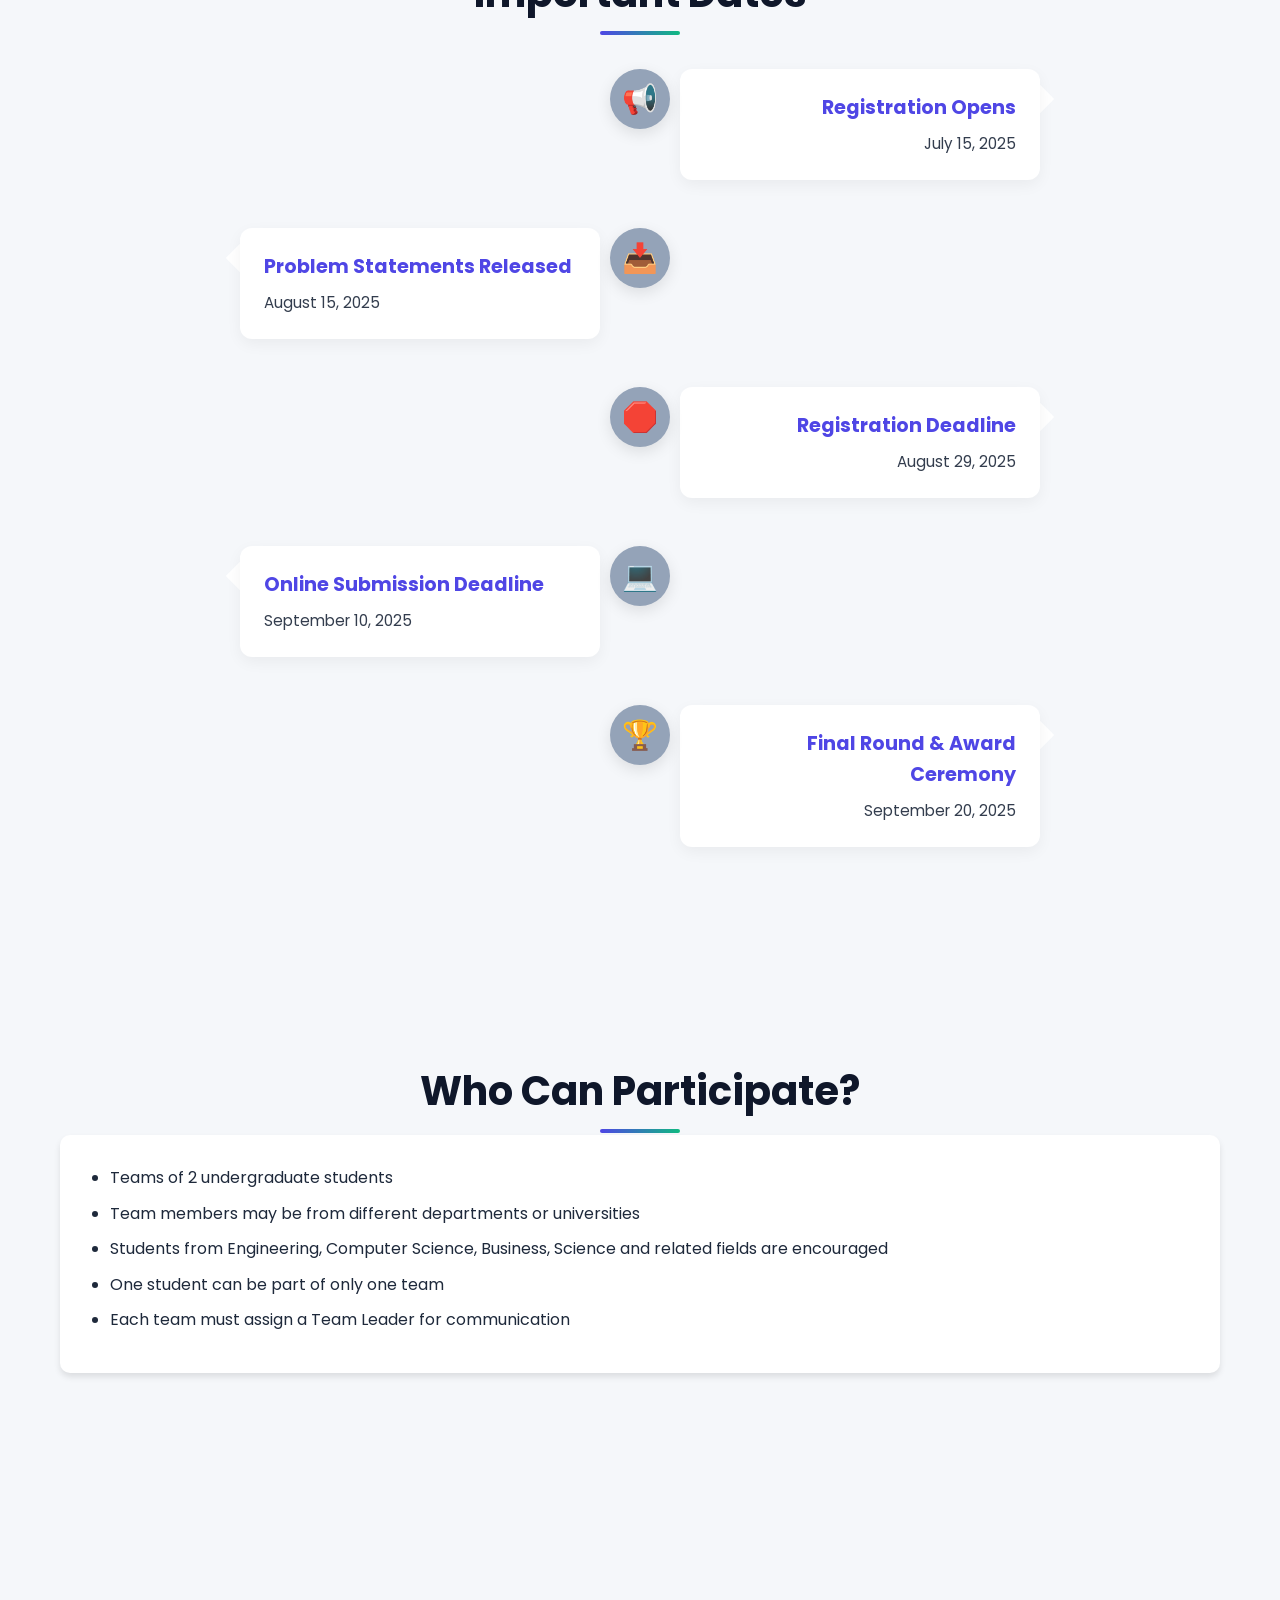
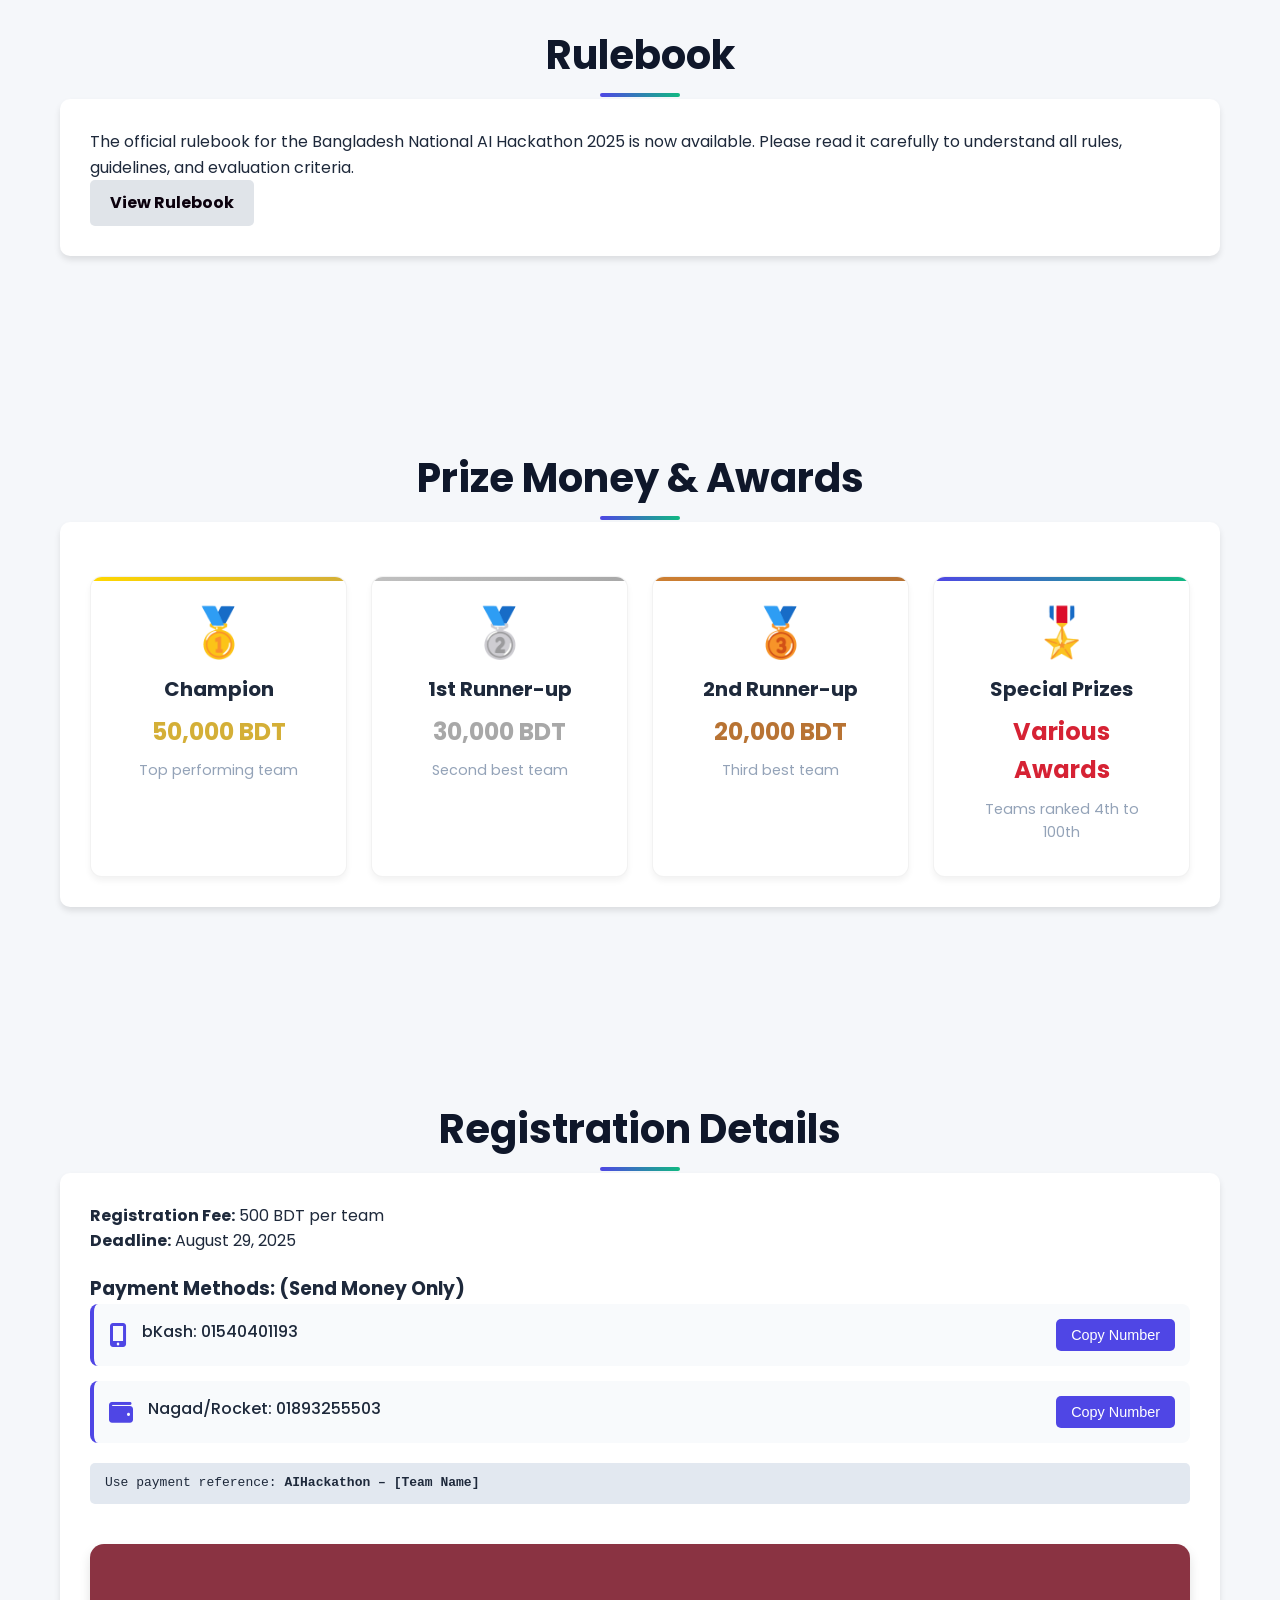
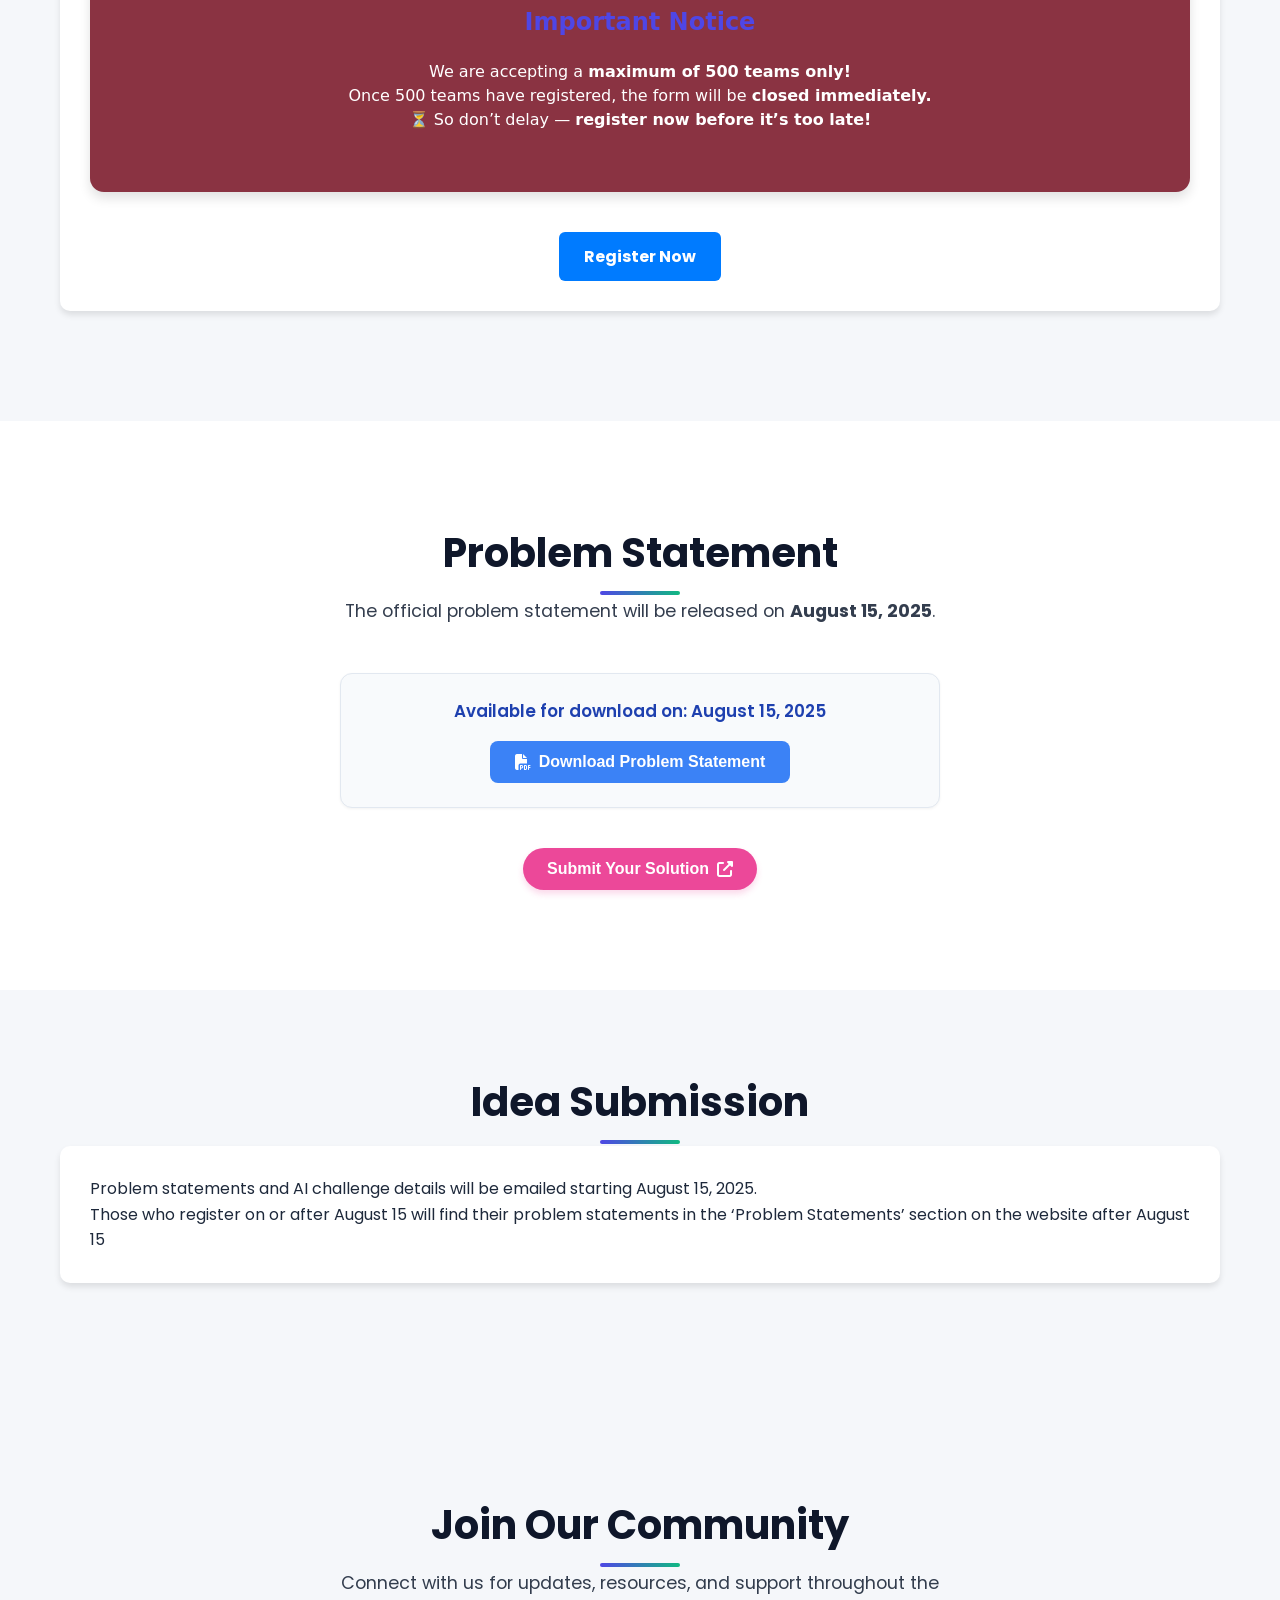
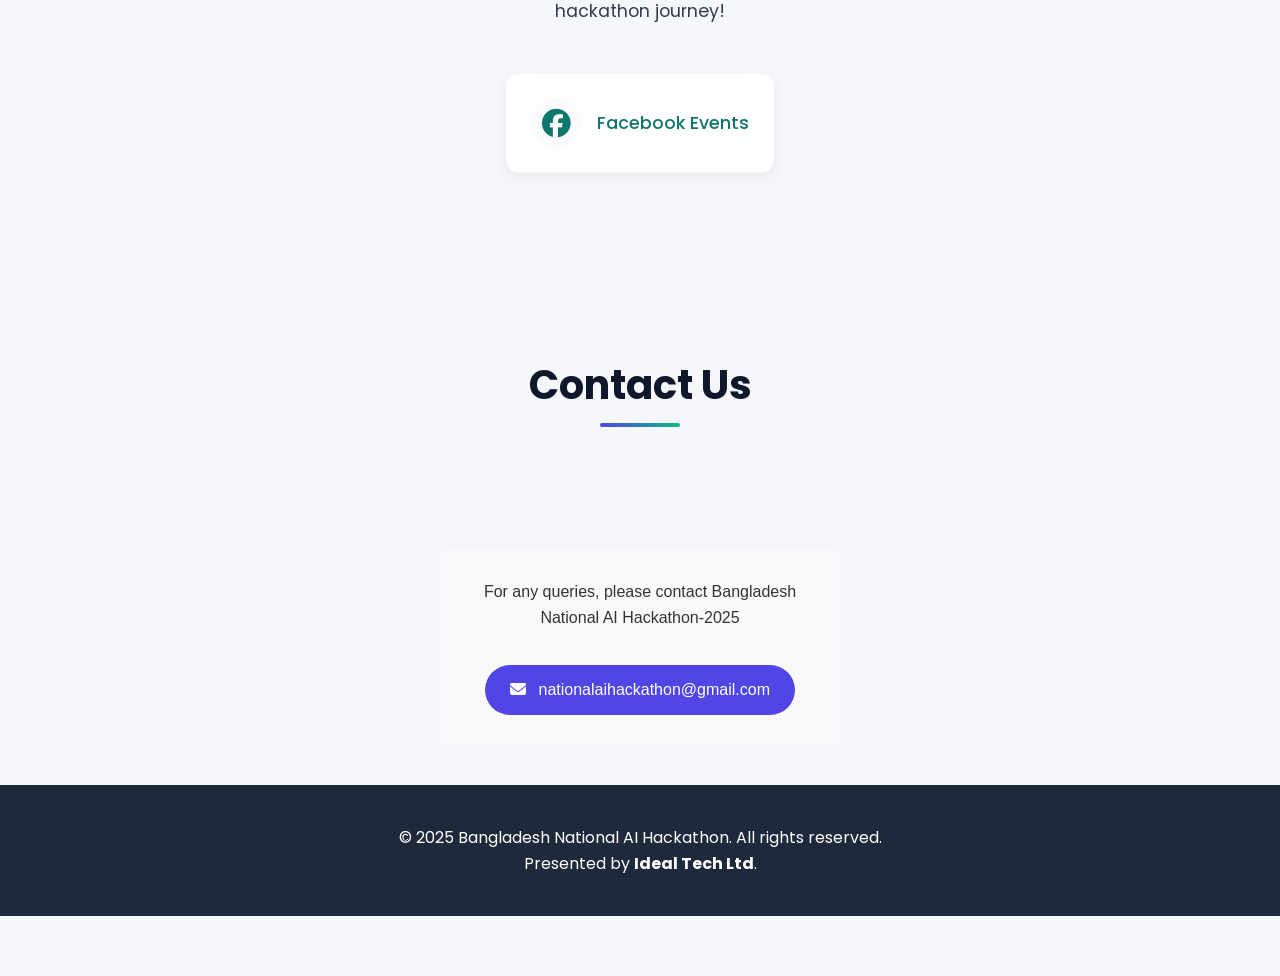
==== commit 9319fab9: "Update project files" ====
--- a/index.html
+++ b/index.html
@@ -33,17 +33,7 @@
     </div>
 
    
-        <div class="organizers">
-        <div class="organizer-container">
-<span><strong>  <p class="organized-by">Organized by</p>
-</strong></span>
-
-            <div class="organizer">
-                <img src="jnu-logo.png" alt="JnU Logo" class="organizer-logo">
-                <span>CSE JnU Robotics Club of Jagannath University (JnU)</span>
-            </div>
-        </div>
-    </div>
+        
 </header>
 
 
@@ -571,52 +561,7 @@
 <section class="community-section">
         <div class="container">
 
-
-<section class="judges-section">
-    <div class="container">
-        <h2 class="section-title">Our Esteemed Judges</h2>
-<p class="section-subtitle">Faculty members and AI experts from Jagannath University will evaluate your innovations</p>    </div>
-</section>
-
-       <div class="judges-grid">
-  <!-- Judge 1 -->
-  <div class="judge-card no-photo">
-    <div class="judge-info">
-      <h3>Ayesha Siddika</h3>
-      <p class="judge-title">Assistant Professor, AI & ML Department</p>
-      <p class="judge-org">Jagannath University (JnU)</p>
-    </div>
-  </div>
-
-  <!-- Judge 2 -->
-  <div class="judge-card no-photo">
-    <div class="judge-info">
-      <h3>Tanvir Ahmed</h3>
-      <p class="judge-title">Associate Professor, Computer Science</p>
-      <p class="judge-org">Jagannath University (JnU)</p>
-    </div>
-  </div>
-
-  <!-- Judge 3 -->
-  <div class="judge-card no-photo">
-    <div class="judge-info">
-      <h3>Sharmin Akter</h3>
-      <p class="judge-title">AI Researcher & Professor</p>
-      <p class="judge-org">Jagannath University (JnU)</p>
-    </div>
-  </div>
-
-  <!-- Judge 4 -->
-  <div class="judge-card no-photo">
-    <div class="judge-info">
-      <h3>Imran Hossain</h3>
-      <p class="judge-title">AI & Data Science Expert</p>
-      <p class="judge-org">Jagannath University (JnU)</p>
-    </div>
-  </div>
-</div>
-
-</section>
+ 
 
 
 
@@ -667,8 +612,7 @@
     <footer>
         <div class="container">
             <p>&copy; 2025 Bangladesh National AI Hackathon. All rights reserved.</p>
-<p>Presented by <strong>Ideal Tech Ltd</strong>. Organized by the<strong> CSE JnU Robotics Club 
-of Jagannath University</strong>.</p>
+<p>Presented by <strong>Ideal Tech Ltd</strong>. 
         </div>
     </footer>
 
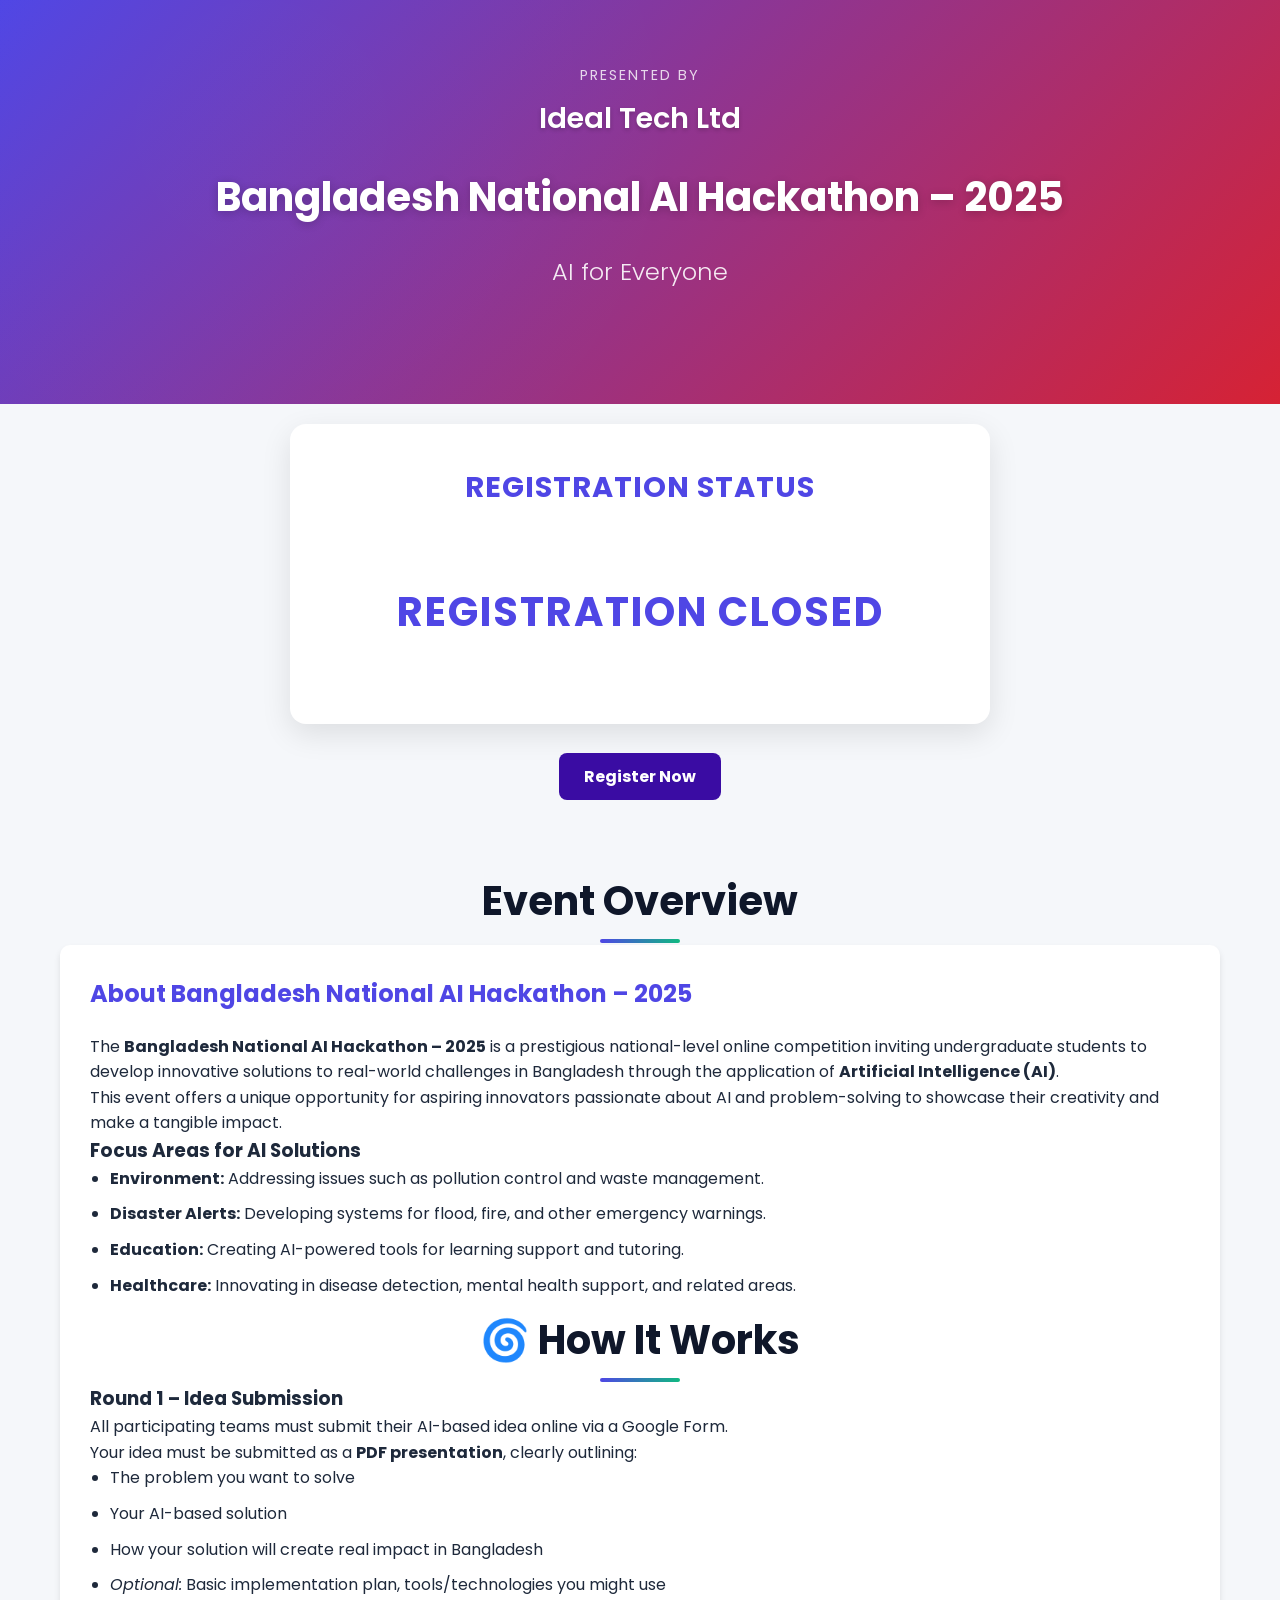
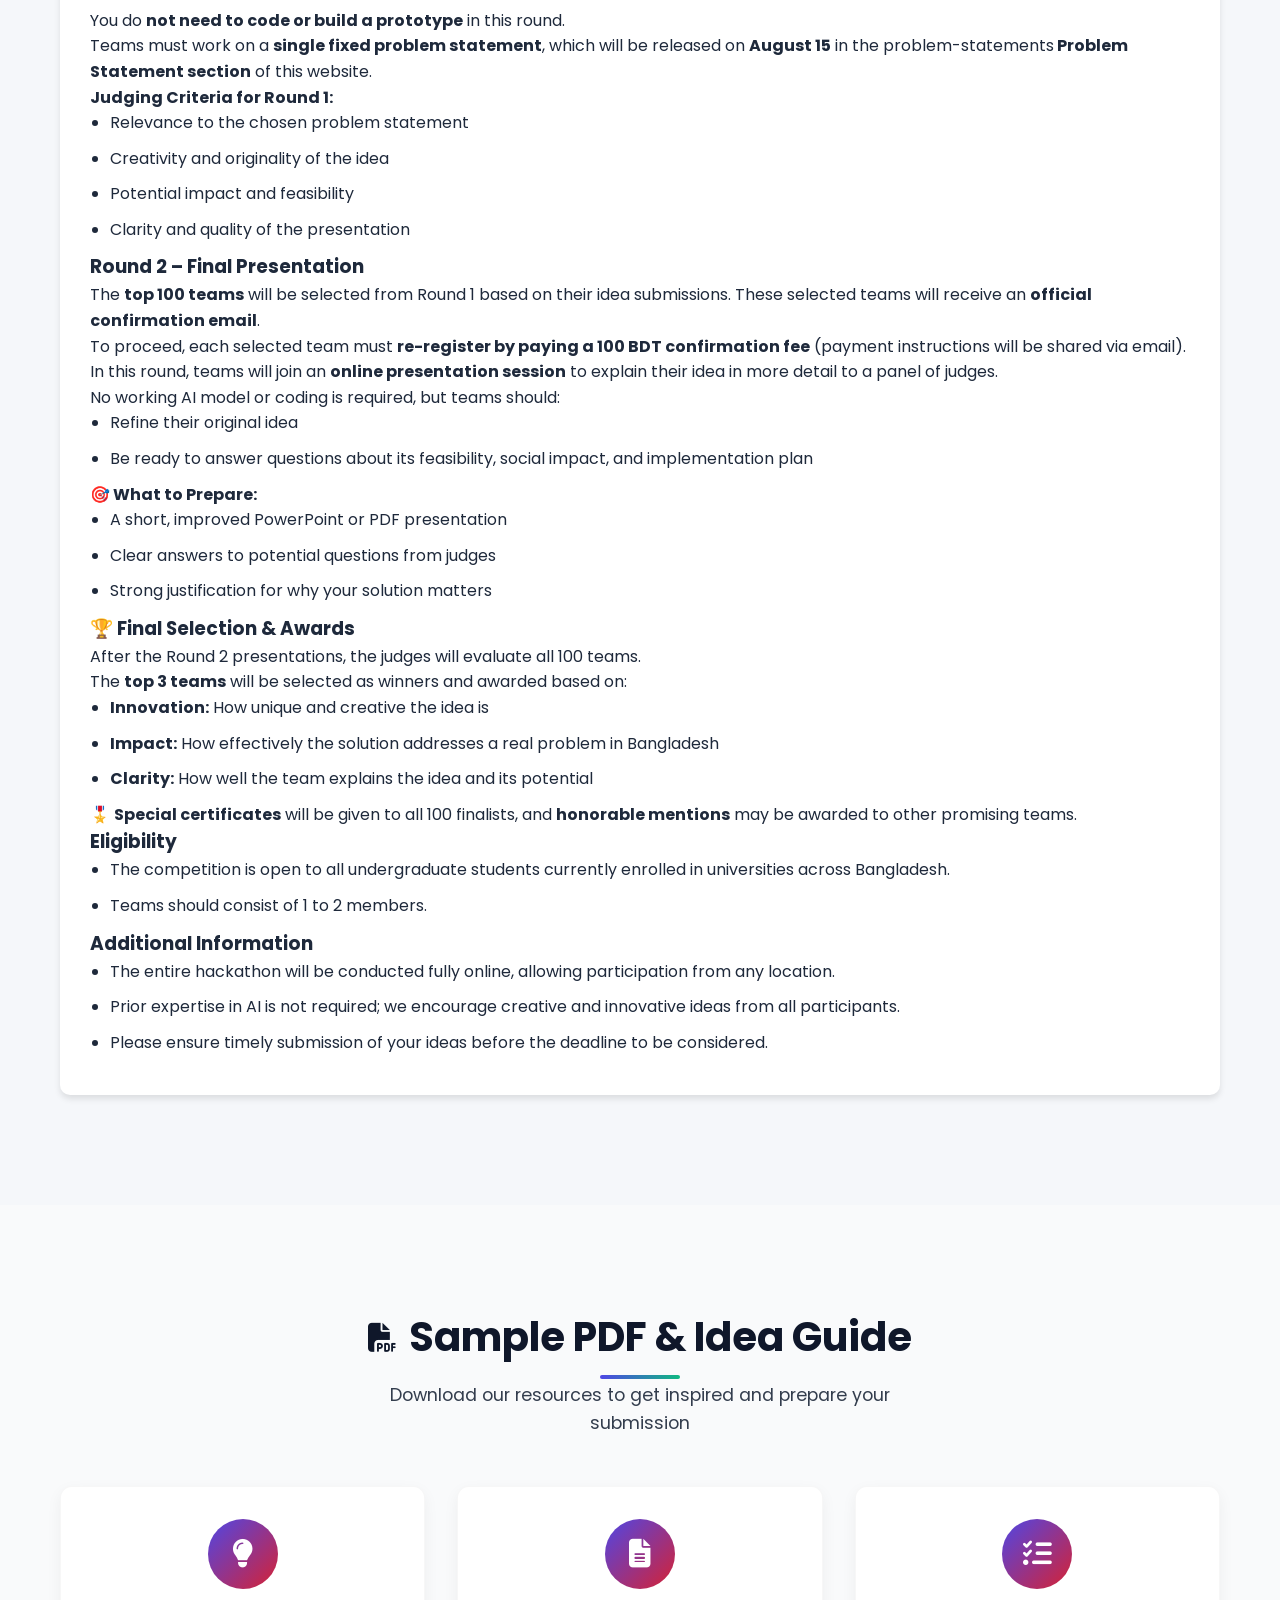
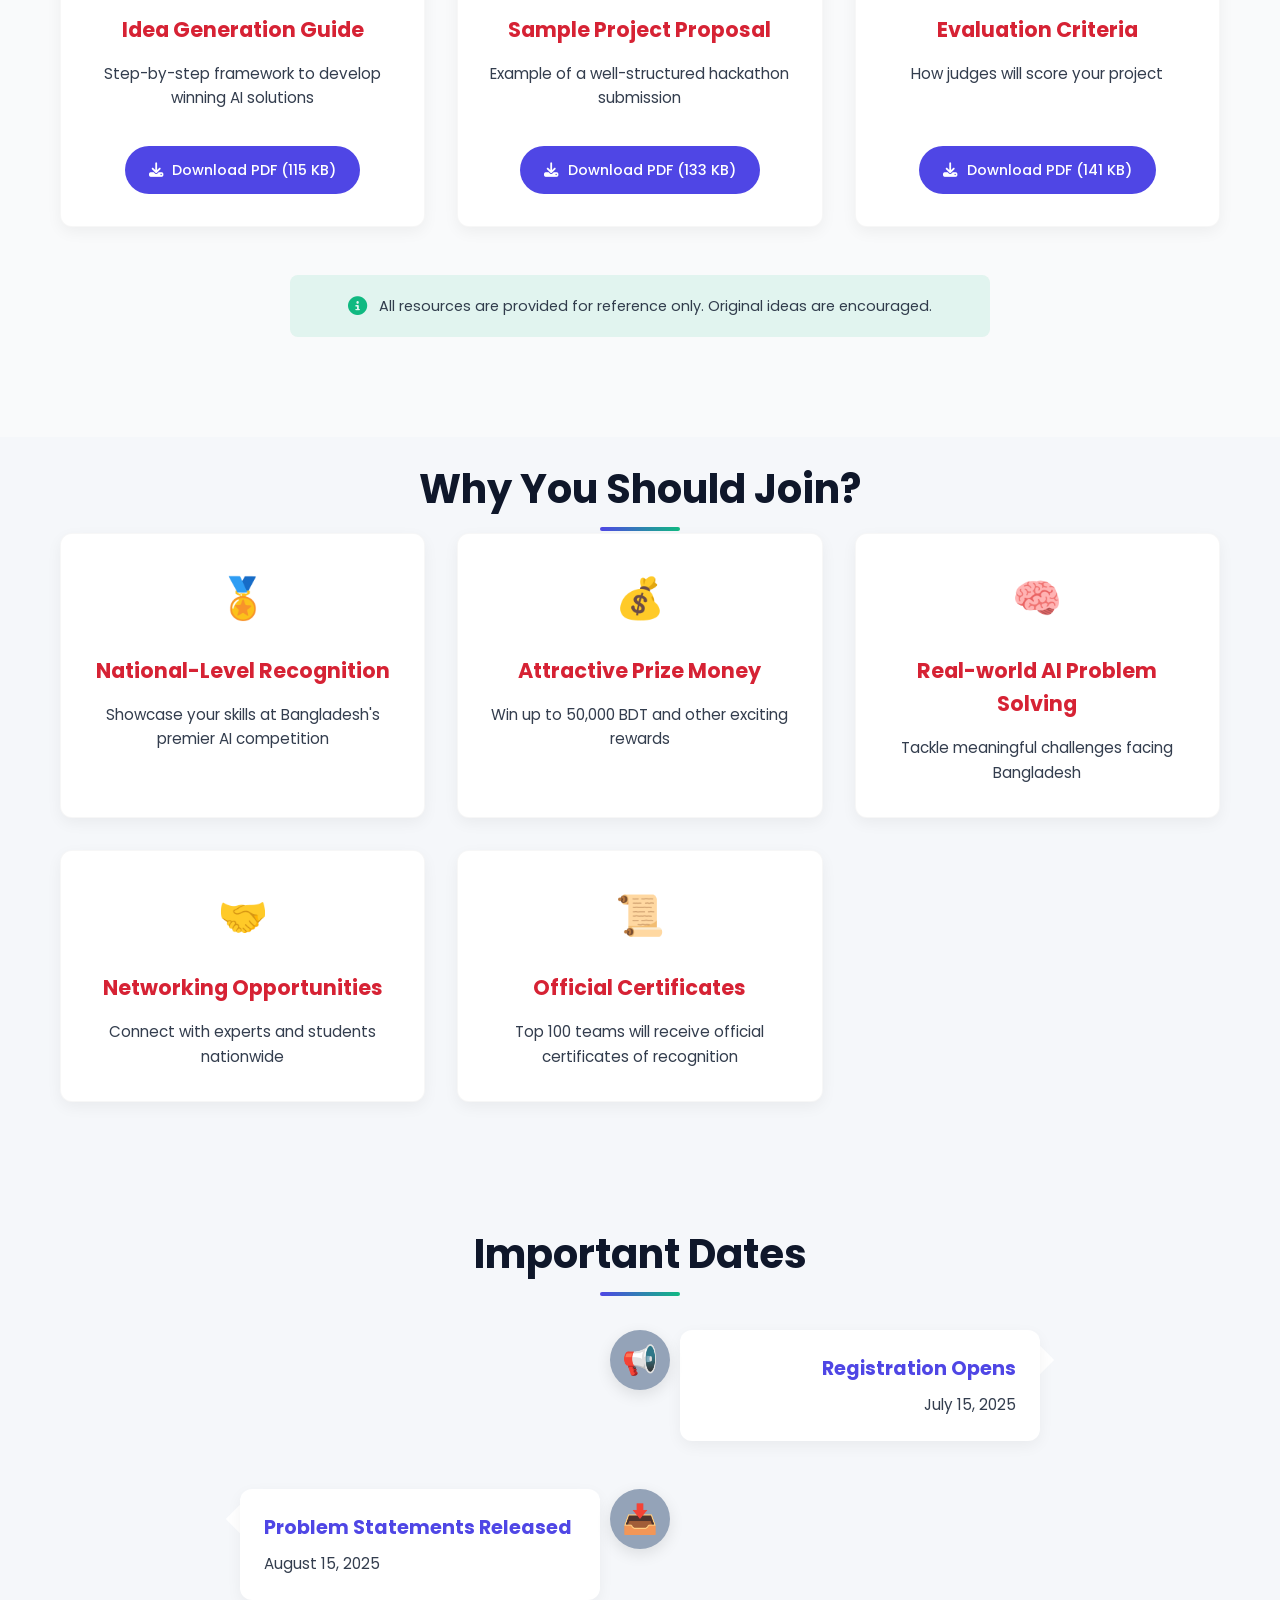
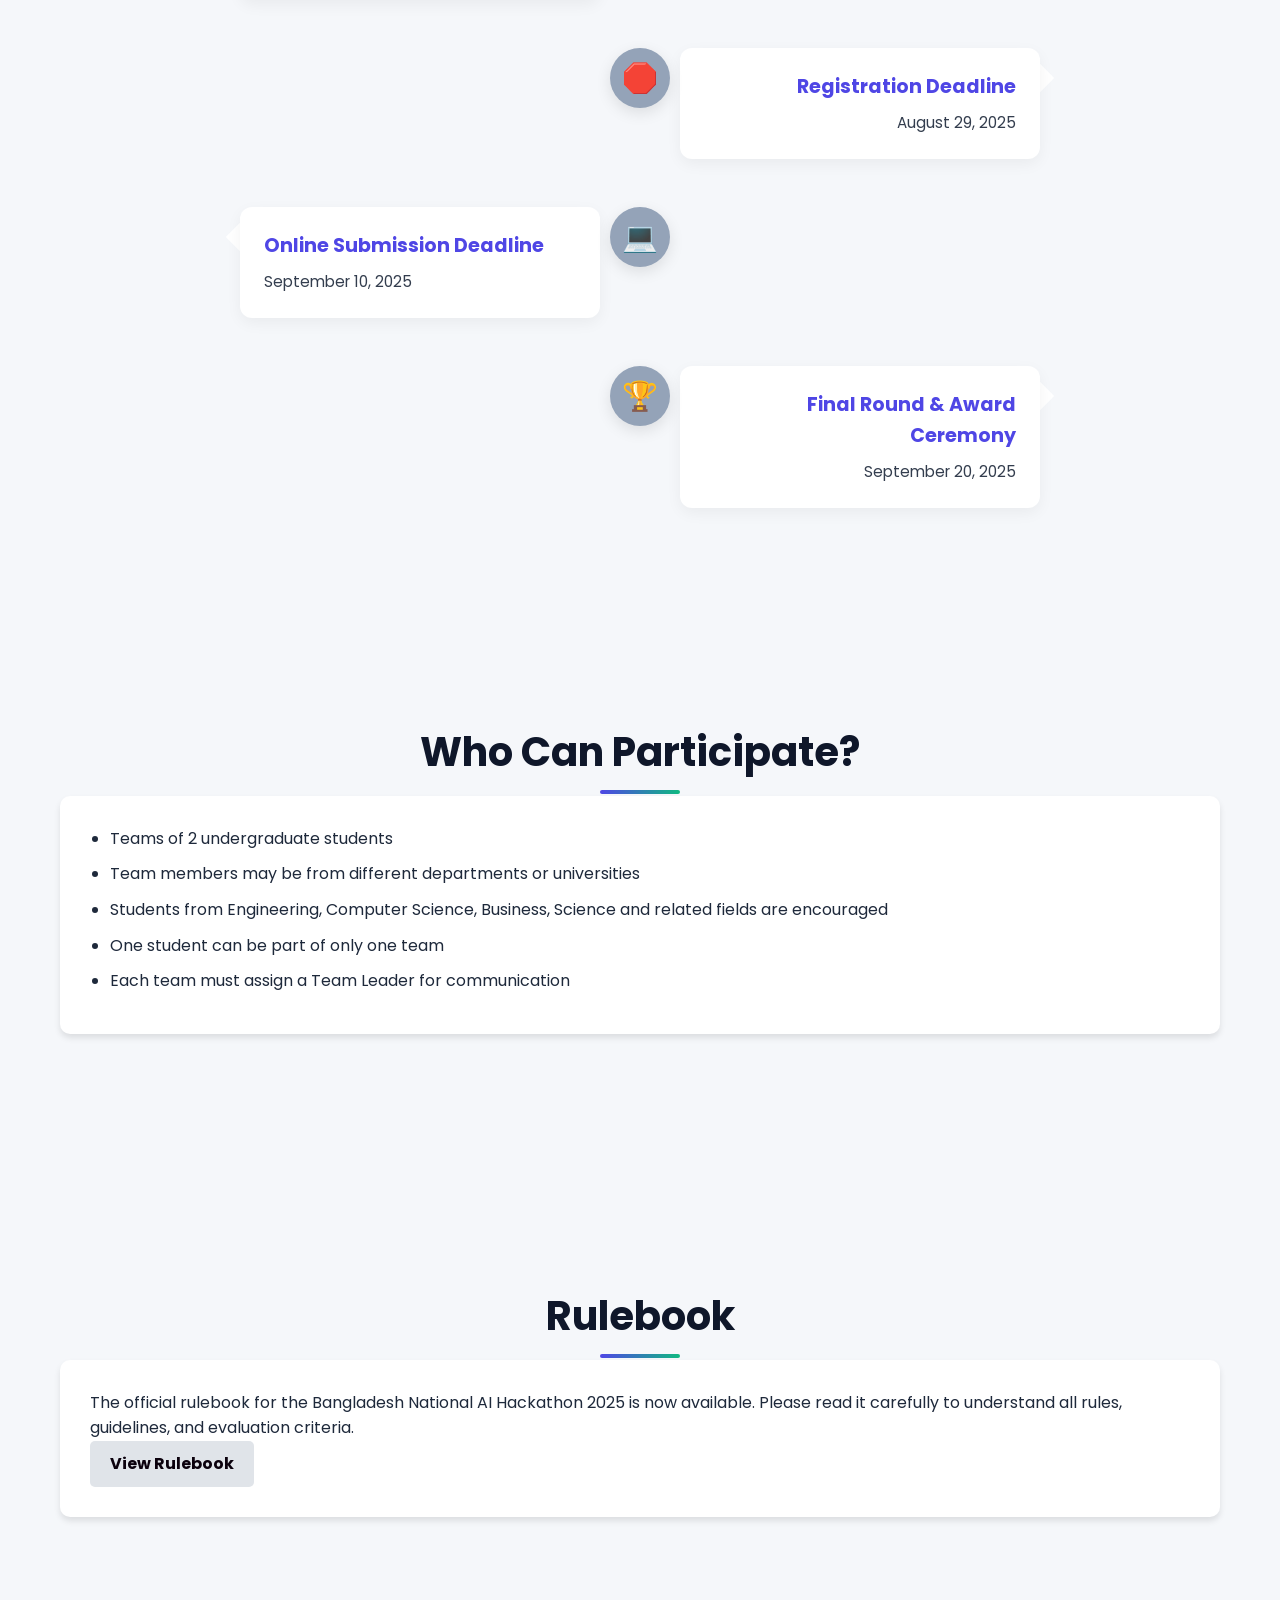
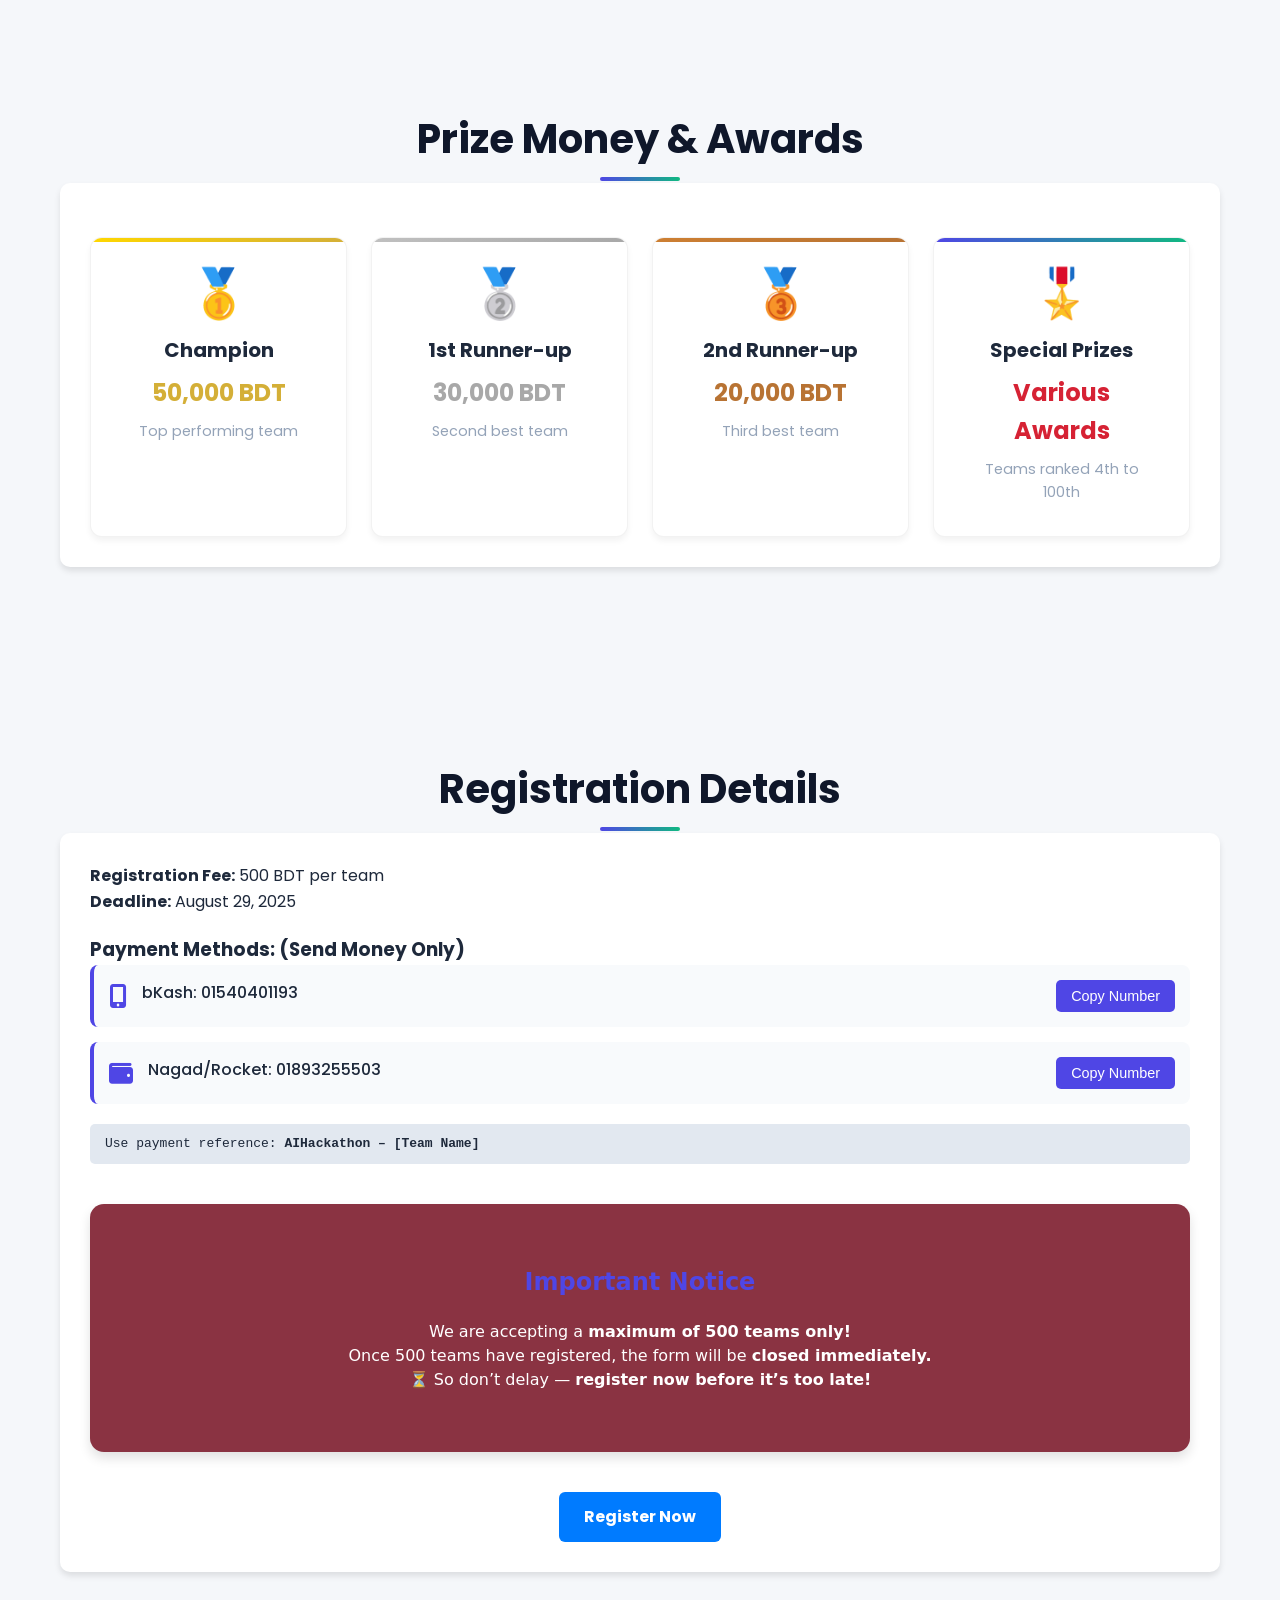
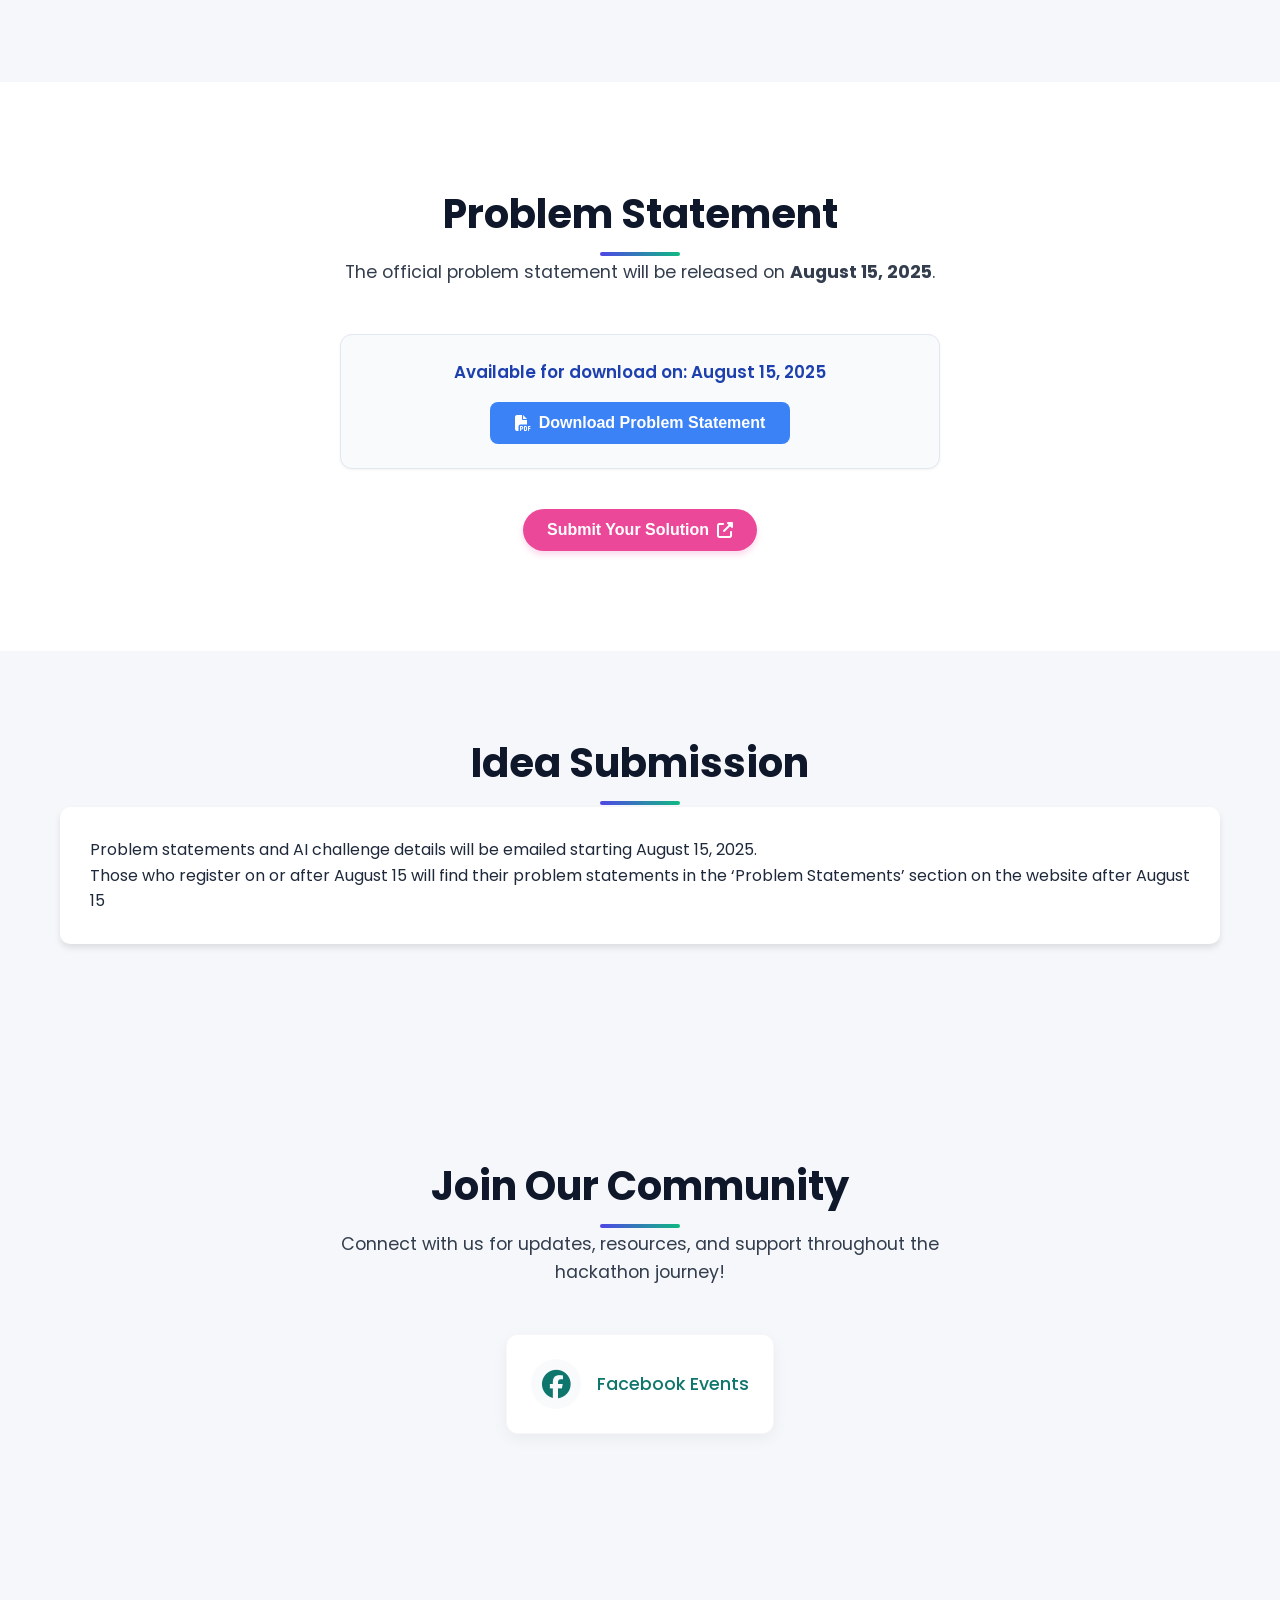
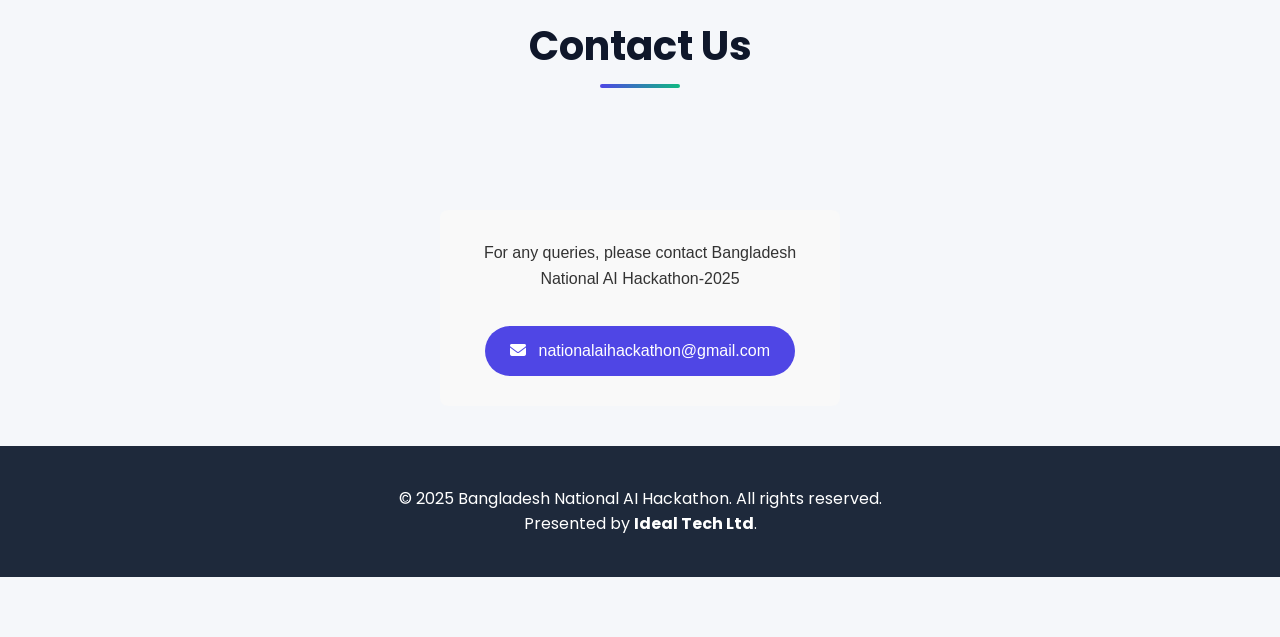
==== commit 57c9b8b5: "Update project files" ====
--- a/index.html
+++ b/index.html
@@ -74,22 +74,7 @@
 </html>
 
 
-<main class="participants-section">
-    <div class="container">
-        <div class="section-header">
-            <h2>Already Registered Teams:</h2>
-            <div class="controls">
-            </div>
-            <div class="participant-count">
-                <span id="count"> 135  </span> Amazing Teams are already in!
-
-            </div>
-        </div>
-        
-       <p style="color: red; font-weight: bold; text-align: center;">
-      Limited slots! Only  <span style="color: #3a0ca3;">365</span> teams can still join!<br>
-     Registration closes when we reach <strong>500 teams</strong>. Don’t miss out!
-</p>
+
 
 
         <!-- Register Now Button -->
